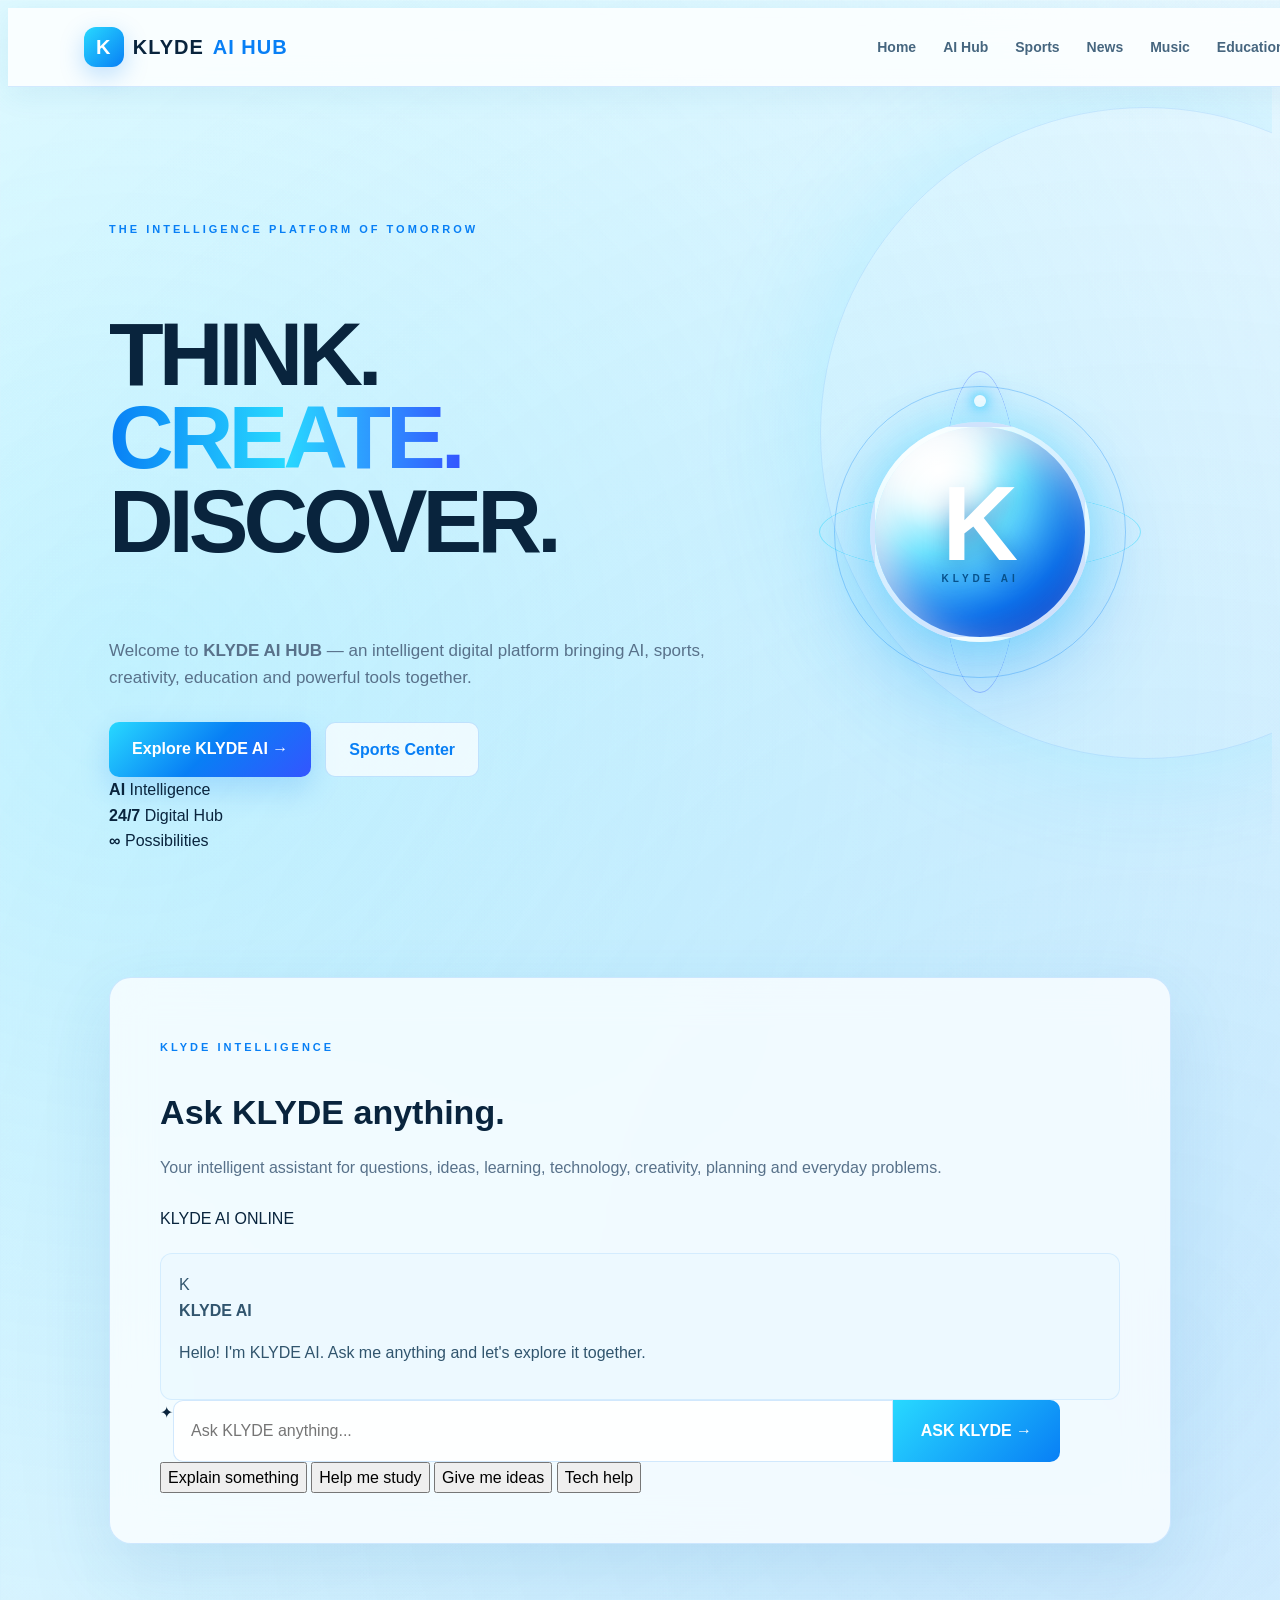
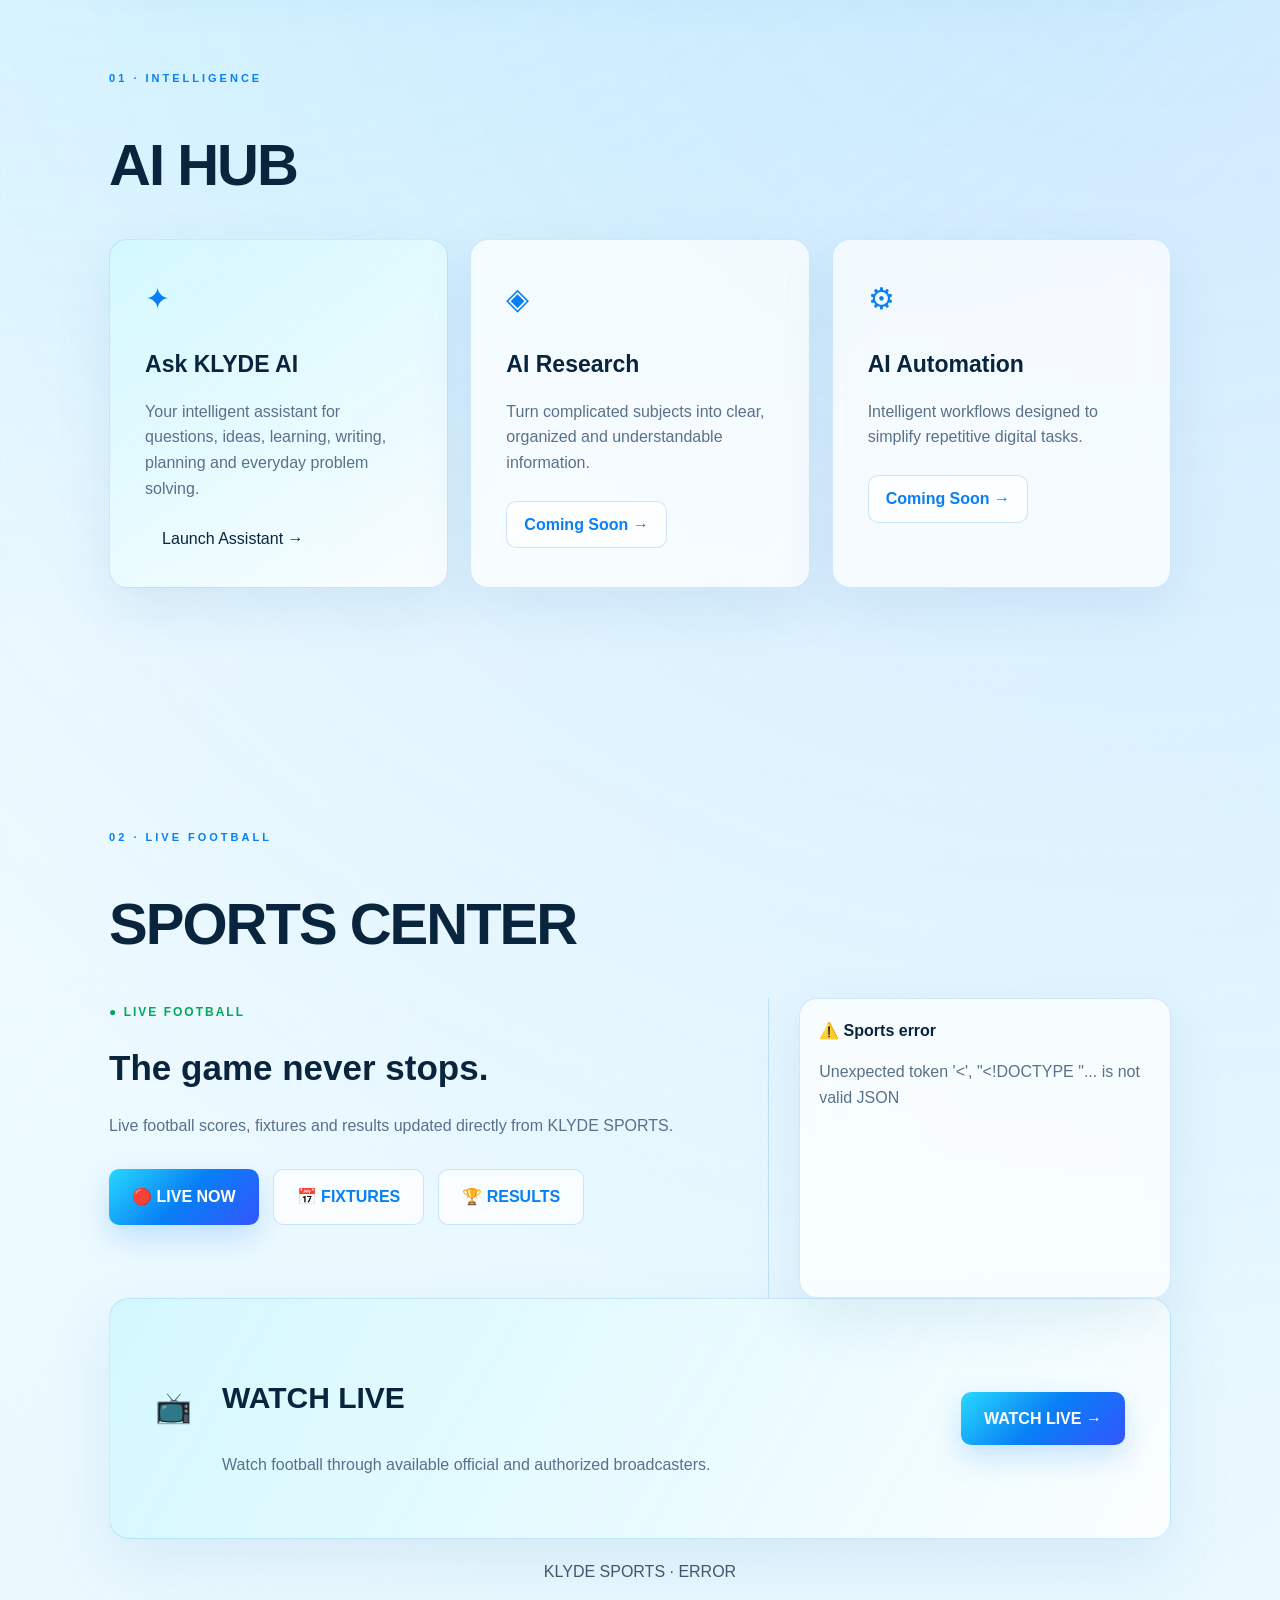
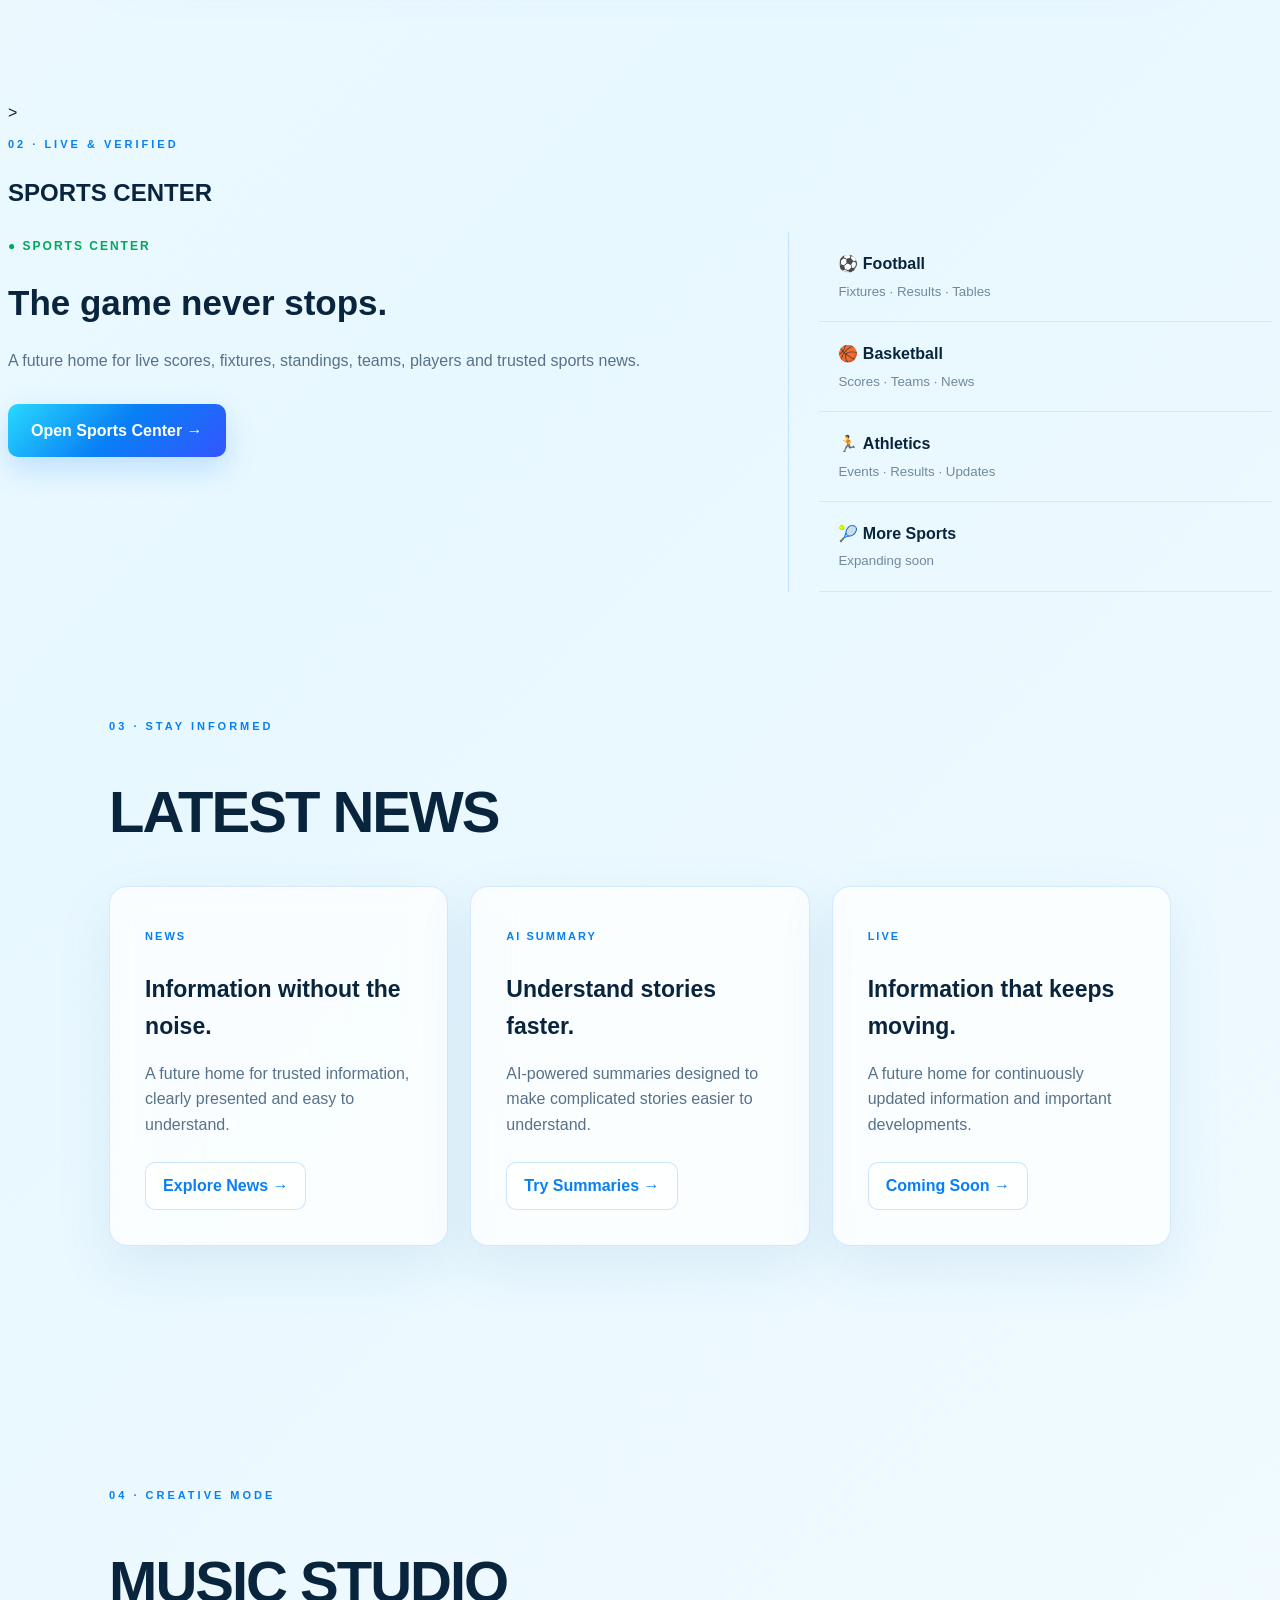
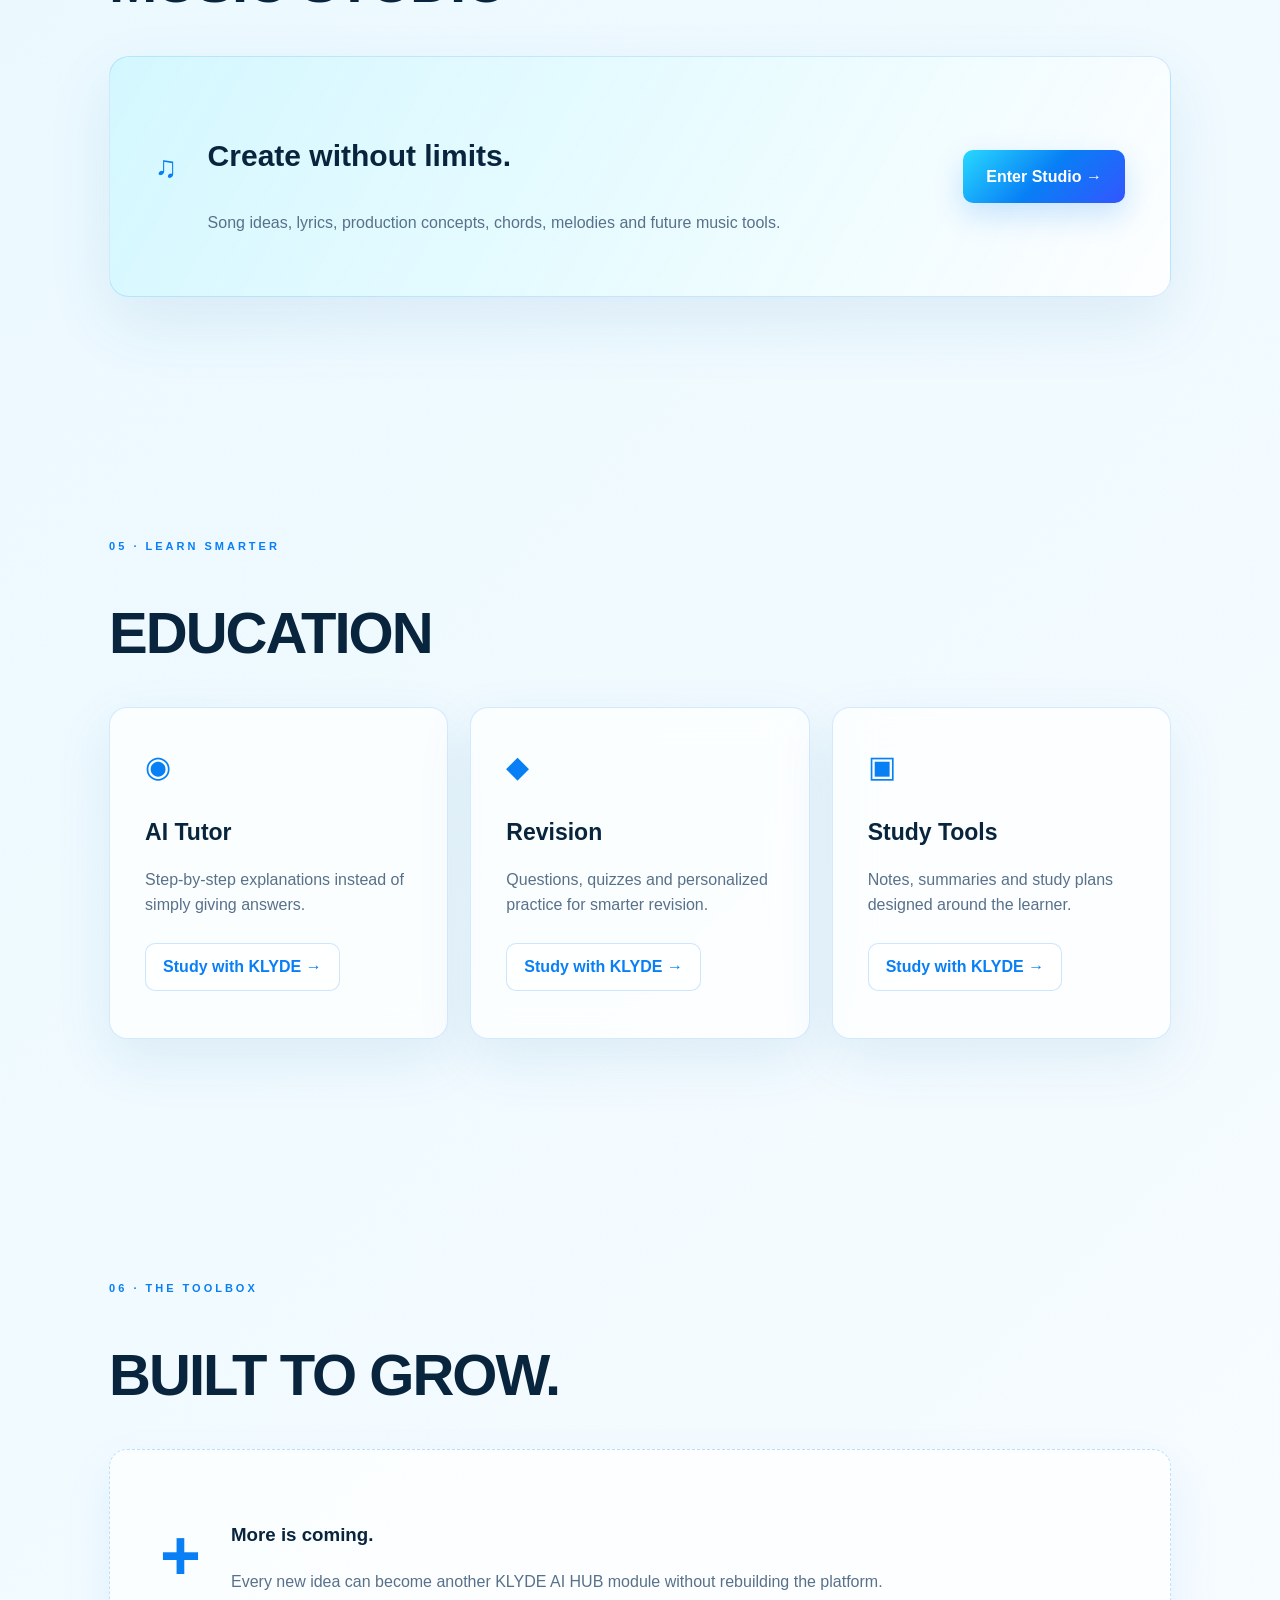
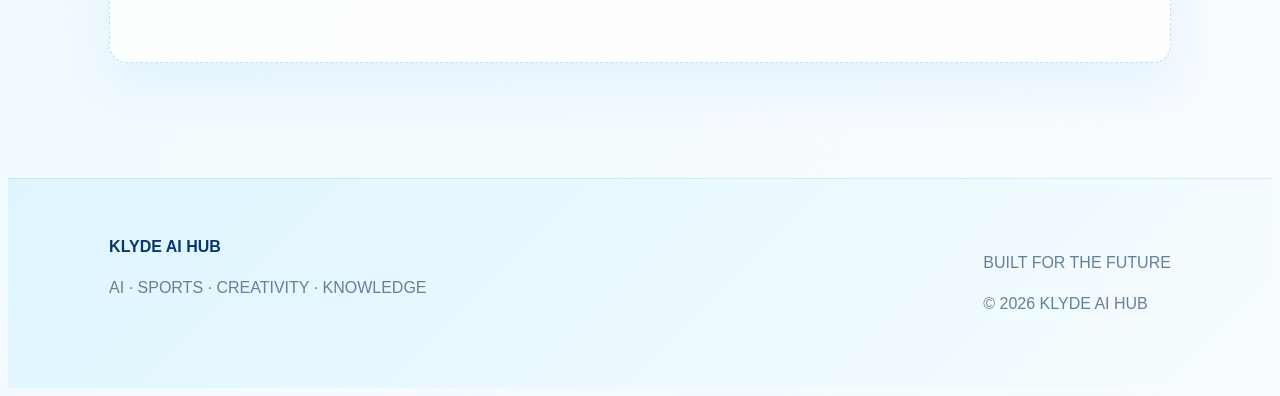
==== index.html @ ac717d80 "Update index.html" ====
<!DOCTYPE html>
<html lang="en">

<head>
    <meta charset="UTF-8">

    <meta
        name="viewport"
        content="width=device-width, initial-scale=1.0"
    >

    <meta
        name="description"
        content="KLYDE AI HUB — AI, Sports, Creativity, Education and Digital Tools"
    >

    <meta name="theme-color" content="#eaf8ff">

    <title>KLYDE AI HUB</title>

    <link rel="stylesheet" href="style.css">
</head>


<body>


<!-- =====================================================
     HEADER
===================================================== -->

<header>

    <a href="#home" class="logo">

        <span>K</span>

        KLYDE

        <b>AI HUB</b>

    </a>


    <nav>

        <a href="#home">Home</a>

        <a href="#ai">AI Hub</a>

        <a href="#sports">Sports</a>

        <a href="#news">News</a>

        <a href="#music">Music</a>

        <a href="#education">Education</a>

        <a href="#tools">Tools</a>

    </nav>

</header>



<main>


<!-- =====================================================
     HERO
===================================================== -->

<section
    class="hero"
    id="home"
>


    <div class="hero-text">


        <p class="tag">
            THE INTELLIGENCE PLATFORM OF TOMORROW
        </p>


        <h1>

            THINK.

            <span>
                CREATE.
            </span>

            <br>

            DISCOVER.

        </h1>


        <p>

            Welcome to <strong>KLYDE AI HUB</strong> —
            an intelligent digital platform bringing
            AI, sports, creativity, education and
            powerful tools together.

        </p>


        <div class="buttons">


            <a
                href="#ai"
                class="button"
            >

                Explore KLYDE AI →

            </a>


            <a
                href="#sports"
                class="button outline"
            >

                Sports Center

            </a>


        </div>


        <div class="hero-stats">

            <div>

                <strong>
                    AI
                </strong>

                <span>
                    Intelligence
                </span>

            </div>


            <div>

                <strong>
                    24/7
                </strong>

                <span>
                    Digital Hub
                </span>

            </div>


            <div>

                <strong>
                    ∞
                </strong>

                <span>
                    Possibilities
                </span>

            </div>

        </div>


    </div>



    <!-- =================================================
         3D AI CORE
    ================================================= -->

    <div class="hero-logo">


        <div class="ai-core">


            <div class="core-ring ring-one"></div>

            <div class="core-ring ring-two"></div>

            <div class="core-ring ring-three"></div>


            <div class="core-orbit orbit-one">

                <span></span>

            </div>


            <div class="core-orbit orbit-two">

                <span></span>

            </div>


            <div class="core-orbit orbit-three">

                <span></span>

            </div>


            <div class="core-sphere">


                <div class="core-glow"></div>


                <strong>
                    K
                </strong>


                <small>
                    KLYDE AI
                </small>


            </div>


        </div>


    </div>


</section>



<!-- =====================================================
     AI CHAT
===================================================== -->

<section
    class="search-section"
    id="ask"
>


    <div class="ai-heading">


        <div>

            <p class="tag">
                KLYDE INTELLIGENCE
            </p>


            <h2>
                Ask KLYDE anything.
            </h2>


            <p class="search-description">

                Your intelligent assistant for questions,
                ideas, learning, technology, creativity,
                planning and everyday problems.

            </p>

        </div>


        <div class="ai-status">

            <span></span>

            KLYDE AI ONLINE

        </div>


    </div>



    <!-- CHAT AREA -->

    <div
        id="result"
        class="ai-result"
    >

        <div class="klyde-welcome">

            <div class="welcome-icon">
                K
            </div>

            <div>

                <strong>
                    KLYDE AI
                </strong>

                <p>
                    Hello! I'm KLYDE AI.
                    Ask me anything and let's explore it together.
                </p>

            </div>

        </div>

    </div>



    <!-- INPUT -->

    <form
        class="search-box"
        id="searchForm"
    >


        <div class="input-icon">
            ✦
        </div>


        <input
            type="text"
            id="searchInput"
            placeholder="Ask KLYDE anything..."
            autocomplete="off"
        >


        <button
            type="submit"
        >

            ASK KLYDE

            <span>
                →
            </span>

        </button>


    </form>


    <div class="quick-prompts">


        <button
            type="button"
            data-tool="Explain Something"
        >
            Explain something
        </button>


        <button
            type="button"
            data-tool="Study Help"
        >
            Help me study
        </button>


        <button
            type="button"
            data-tool="Creative Ideas"
        >
            Give me ideas
        </button>


        <button
            type="button"
            data-tool="Technology Help"
        >
            Tech help
        </button>


    </div>


</section>



<!-- =====================================================
     AI HUB
===================================================== -->

<section
    class="section"
    id="ai"
>


    <p class="tag">
        01 · INTELLIGENCE
    </p>


    <h2>
        AI HUB
    </h2>


    <div class="cards">


        <div class="card featured">


            <div class="icon">
                ✦
            </div>


            <h3>
                Ask KLYDE AI
            </h3>


            <p>

                Your intelligent assistant for questions,
                ideas, learning, writing, planning and
                everyday problem solving.

            </p>


            <a
                href="#ask"
                class="button-link"
            >

                Launch Assistant →

            </a>


        </div>



        <div class="card">


            <div class="icon">
                ◈
            </div>


            <h3>
                AI Research
            </h3>


            <p>

                Turn complicated subjects into clear,
                organized and understandable information.

            </p>


            <button
                type="button"
                data-tool="AI Research"
            >

                Coming Soon →

            </button>


        </div>



        <div class="card">


            <div class="icon">
                ⚙
            </div>


            <h3>
                AI Automation
            </h3>


            <p>

                Intelligent workflows designed to simplify
                repetitive digital tasks.

            </p>


            <button
                type="button"
                data-tool="AI Automation"
            >

                Coming Soon →

            </button>


        </div>


    </div>


</section>



<!-- =====================================================
     SPORTS
===================================================== -->

<!-- =====================================================
     SPORTS CENTER
===================================================== -->

<section
    class="section sports-section"
    id="sports"
>

    <p class="tag">
        02 · LIVE FOOTBALL
    </p>

    <h2>
        SPORTS CENTER
    </h2>

    <div class="sports-container">

        <div>

            <span class="live">
                ● LIVE FOOTBALL
            </span>

            <h3>
                The game never stops.
            </h3>

            <p>
                Live football scores, fixtures and results
                updated directly from KLYDE SPORTS.
            </p>

            <div class="buttons">

                <button
                    type="button"
                    class="button"
                    id="loadLive"
                >
                    🔴 LIVE NOW
                </button>

                <button
                    type="button"
                    class="button outline"
                    id="loadFixtures"
                >
                    📅 FIXTURES
                </button>

                <button
                    type="button"
                    class="button outline"
                    id="loadResults"
                >
                    🏆 RESULTS
                </button>

            </div>

        </div>


        <!-- LIVE MATCHES -->

        <div
            id="sportsMatches"
            class="sports-list"
        >

            <div class="card">

                <strong>
                    ⚽ KLYDE LIVE FOOTBALL
                </strong>

                <p>
                    Loading live matches...
                </p>

            </div>

        </div>

    </div>


    <!-- =================================================
         WATCH LIVE
    ================================================= -->

    <div class="banner">

        <div class="icon">
            📺
        </div>

        <div>

            <h3>
                WATCH LIVE
            </h3>

            <p>
                Watch football through available
                official and authorized broadcasters.
            </p>

        </div>

        <button
            type="button"
            class="button"
            id="watchLiveButton"
        >
            WATCH LIVE →
        </button>

    </div>


    <!-- =================================================
         SPORTS STATUS
    ================================================= -->

    <div
        id="sportsStatus"
        style="
            margin-top:20px;
            text-align:center;
            opacity:.75;
        "
    >
        KLYDE SPORTS ONLINE
    </div>

</section>
>


    <p class="tag">
        02 · LIVE & VERIFIED
    </p>


    <h2>
        SPORTS CENTER
    </h2>


    <div class="sports-container">


        <div>


            <span class="live">
                ● SPORTS CENTER
            </span>


            <h3>
                The game never stops.
            </h3>


            <p>

                A future home for live scores,
                fixtures, standings, teams,
                players and trusted sports news.

            </p>


            <button
                type="button"
                class="button"
                data-tool="Sports Center"
            >

                Open Sports Center →

            </button>


        </div>



        <div class="sports-list">


            <div>

                ⚽

                <strong>
                    Football
                </strong>

                <small>
                    Fixtures · Results · Tables
                </small>

            </div>


            <div>

                🏀

                <strong>
                    Basketball
                </strong>

                <small>
                    Scores · Teams · News
                </small>

            </div>


            <div>

                🏃

                <strong>
                    Athletics
                </strong>

                <small>
                    Events · Results · Updates
                </small>

            </div>


            <div>

                🎾

                <strong>
                    More Sports
                </strong>

                <small>
                    Expanding soon
                </small>

            </div>


        </div>


    </div>


</section>



<!-- =====================================================
     NEWS
===================================================== -->

<section
    class="section"
    id="news"
>


    <p class="tag">
        03 · STAY INFORMED
    </p>


    <h2>
        LATEST NEWS
    </h2>


    <div class="cards">


        <div class="card">

            <span class="label">
                NEWS
            </span>


            <h3>
                Information without the noise.
            </h3>


            <p>

                A future home for trusted information,
                clearly presented and easy to understand.

            </p>


            <button
                type="button"
                data-tool="News"
            >

                Explore News →

            </button>

        </div>



        <div class="card">

            <span class="label">
                AI SUMMARY
            </span>


            <h3>
                Understand stories faster.
            </h3>


            <p>

                AI-powered summaries designed to make
                complicated stories easier to understand.

            </p>


            <button
                type="button"
                data-tool="AI News Summary"
            >

                Try Summaries →

            </button>

        </div>



        <div class="card">

            <span class="label">
                LIVE
            </span>


            <h3>
                Information that keeps moving.
            </h3>


            <p>

                A future home for continuously updated
                information and important developments.

            </p>


            <button
                type="button"
                data-tool="Live News"
            >

                Coming Soon →

            </button>

        </div>


    </div>


</section>



<!-- =====================================================
     MUSIC
===================================================== -->

<section
    class="section"
    id="music"
>


    <p class="tag">
        04 · CREATIVE MODE
    </p>


    <h2>
        MUSIC STUDIO
    </h2>


    <div class="banner">


        <div class="icon">
            ♫
        </div>


        <div>

            <h3>
                Create without limits.
            </h3>


            <p>

                Song ideas, lyrics, production concepts,
                chords, melodies and future music tools.

            </p>

        </div>


        <button
            type="button"
            data-tool="Music Studio"
        >

            Enter Studio →

        </button>


    </div>


</section>



<!-- =====================================================
     EDUCATION
===================================================== -->

<section
    class="section"
    id="education"
>


    <p class="tag">
        05 · LEARN SMARTER
    </p>


    <h2>
        EDUCATION
    </h2>


    <div class="cards">


        <div class="card">


            <div class="icon">
                ◉
            </div>


            <h3>
                AI Tutor
            </h3>


            <p>

                Step-by-step explanations instead of
                simply giving answers.

            </p>


        </div>



        <div class="card">


            <div class="icon">
                ◆
            </div>


            <h3>
                Revision
            </h3>


            <p>

                Questions, quizzes and personalized
                practice for smarter revision.

            </p>


        </div>



        <div class="card">


            <div class="icon">
                ▣
            </div>


            <h3>
                Study Tools
            </h3>


            <p>

                Notes, summaries and study plans
                designed around the learner.

            </p>


        </div>


    </div>


</section>



<!-- =====================================================
     TOOLS
===================================================== -->

<section
    class="section"
    id="tools"
>


    <p class="tag">
        06 · THE TOOLBOX
    </p>


    <h2>
        BUILT TO GROW.
    </h2>


    <div class="future">


        <strong>
            +
        </strong>


        <div>

            <h3>
                More is coming.
            </h3>


            <p>

                Every new idea can become another
                KLYDE AI HUB module without rebuilding
                the platform.

            </p>

        </div>


    </div>


</section>


</main>



<!-- =====================================================
     FOOTER
===================================================== -->

<footer>


    <div>

        <strong>
            KLYDE AI HUB
        </strong>


        <p>
            AI · SPORTS · CREATIVITY · KNOWLEDGE
        </p>

    </div>


    <div>

        <p>
            BUILT FOR THE FUTURE
        </p>

        <p>
            © 2026 KLYDE AI HUB
        </p>

    </div>


</footer>



<div id="toast"></div>


<script>

(function () {

    const sportsMatches =
        document.getElementById("sportsMatches");

    const sportsStatus =
        document.getElementById("sportsStatus");

    const loadLive =
        document.getElementById("loadLive");

    const loadFixtures =
        document.getElementById("loadFixtures");

    const loadResults =
        document.getElementById("loadResults");


    function escapeHTML(value) {

        return String(value ?? "")
            .replace(/&/g, "&amp;")
            .replace(/</g, "&lt;")
            .replace(/>/g, "&gt;")
            .replace(/"/g, "&quot;")
            .replace(/'/g, "&#039;");

    }


    function formatTime(dateString) {

        if (!dateString) return "";

        const date =
            new Date(dateString);

        return date.toLocaleTimeString(
            "en-KE",
            {
                hour: "2-digit",
                minute: "2-digit",
                hour12: false
            }
        );

    }


    function renderMatches(matches, type) {

        if (!matches || !matches.length) {

            sportsMatches.innerHTML = `

                <div class="card">

                    <strong>
                        ${type === "live"
                            ? "🔴 NO LIVE MATCHES"
                            : "⚽ NO MATCHES FOUND"}
                    </strong>

                    <p>
                        KLYDE SPORTS is connected,
                        but there are no matches available
                        for this request right now.
                    </p>

                </div>

            `;

            return;

        }


        sportsMatches.innerHTML =
            matches.map(match => {

                const fixture =
                    match.fixture || {};

                const league =
                    match.league || {};

                const teams =
                    match.teams || {};

                const goals =
                    match.goals || {};

                const status =
                    fixture.status || {};


                const home =
                    teams.home || {};

                const away =
                    teams.away || {};


                const homeScore =
                    goals.home ?? 0;

                const awayScore =
                    goals.away ?? 0;


                const isLive =
                    type === "live";


                const elapsed =
                    status.elapsed
                    ? `${status.elapsed}'`
                    : "";


                const statusText =
                    status.long || "";


                return `

                    <div
                        class="card"
                        style="
                            margin-bottom:15px;
                            position:relative;
                        "
                    >

                        ${
                            isLive
                            ? `
                                <span
                                    class="live"
                                >
                                    ● LIVE ${escapeHTML(elapsed)}
                                </span>
                            `
                            : `
                                <span
                                    class="label"
                                >
                                    ${escapeHTML(
                                        statusText ||
                                        "MATCH"
                                    )}
                                </span>
                            `
                        }


                        <small>
                            ${escapeHTML(
                                league.name ||
                                "Football"
                            )}

                            ·

                            ${escapeHTML(
                                league.country ||
                                ""
                            )}
                        </small>


                        <div
                            style="
                                display:flex;
                                align-items:center;
                                justify-content:space-between;
                                gap:15px;
                                margin-top:15px;
                            "
                        >

                            <div
                                style="
                                    flex:1;
                                    text-align:center;
                                "
                            >

                                ${
                                    home.logo
                                    ? `
                                        <img
                                            src="${escapeHTML(
                                                home.logo
                                            )}"
                                            alt=""
                                            style="
                                                width:42px;
                                                height:42px;
                                                object-fit:contain;
                                            "
                                        >
                                    `
                                    : ""
                                }

                                <strong>
                                    ${escapeHTML(
                                        home.name ||
                                        "Home"
                                    )}
                                </strong>

                            </div>


                            <div
                                style="
                                    min-width:80px;
                                    text-align:center;
                                "
                            >

                                <strong
                                    style="
                                        font-size:25px;
                                    "
                                >
                                    ${homeScore}
                                    -
                                    ${awayScore}
                                </strong>

                                ${
                                    isLive
                                    ? `
                                        <small>
                                            ${escapeHTML(
                                                statusText
                                            )}
                                        </small>
                                    `
                                    : `
                                        <small>
                                            ${formatTime(
                                                fixture.date
                                            )}
                                        </small>
                                    `
                                }

                            </div>


                            <div
                                style="
                                    flex:1;
                                    text-align:center;
                                "
                            >

                                ${
                                    away.logo
                                    ? `
                                        <img
                                            src="${escapeHTML(
                                                away.logo
                                            )}"
                                            alt=""
                                            style="
                                                width:42px;
                                                height:42px;
                                                object-fit:contain;
                                            "
                                        >
                                    `
                                    : ""
                                }

                                <strong>
                                    ${escapeHTML(
                                        away.name ||
                                        "Away"
                                    )}
                                </strong>

                            </div>

                        </div>


                        ${
                            match.events &&
                            match.events.length
                            ? `

                                <div
                                    style="
                                        margin-top:15px;
                                        font-size:13px;
                                        opacity:.8;
                                    "
                                >

                                    ${match.events
                                        .slice(-3)
                                        .map(event => `

                                            <div>
                                                ⚽
                                                ${escapeHTML(
                                                    event.time?.elapsed ||
                                                    ""
                                                )}'
                                                —
                                                ${escapeHTML(
                                                    event.player?.name ||
                                                    "Goal"
                                                )}
                                            </div>

                                        `)
                                        .join("")}

                                </div>

                            `
                            : ""
                        }

                    </div>

                `;

            }).join("");

    }


    async function loadSports(type) {

        sportsStatus.textContent =
            "KLYDE SPORTS · LOADING...";


        sportsMatches.innerHTML = `

            <div class="card">

                <strong>
                    ⚽ Loading ${type} football...
                </strong>

                <p>
                    Please wait...
                </p>

            </div>

        `;


        try {

            const response =
                await fetch(
                    `/api/sports?type=${encodeURIComponent(type)}`
                );


            const data =
                await response.json();


            if (!response.ok ||
                data.error) {

                throw new Error(
                    data.error ||
                    "Sports request failed."
                );

            }


            renderMatches(
                data.matches || [],
                type
            );


            sportsStatus.textContent =
                `KLYDE SPORTS ONLINE · ${
                    data.results || 0
                } MATCHES`;

        }


        catch (error) {

            console.error(
                "KLYDE SPORTS:",
                error
            );


            sportsMatches.innerHTML = `

                <div class="card">

                    <strong>
                        ⚠️ Sports error
                    </strong>

                    <p>
                        ${escapeHTML(
                            error.message
                        )}
                    </p>

                </div>

            `;


            sportsStatus.textContent =
                "KLYDE SPORTS · ERROR";

        }

    }


    if (loadLive) {

        loadLive.addEventListener(
            "click",
            function () {

                loadSports("live");

            }
        );

    }


    if (loadFixtures) {

        loadFixtures.addEventListener(
            "click",
            function () {

                loadSports("fixtures");

            }
        );

    }


    if (loadResults) {

        loadResults.addEventListener(
            "click",
            function () {

                loadSports("results");

            }
        );

    }


    /*
       Load live football automatically
       when the Sports section is opened.
    */

    loadSports("live");


    /*
       Watch Live

       We intentionally do not insert
       unauthorized/pirated streams.

       This button can later connect to
       official broadcaster URLs.
    */

    const watchLiveButton =
        document.getElementById(
            "watchLiveButton"
        );


    if (watchLiveButton) {

        watchLiveButton.addEventListener(
            "click",
            function () {

                alert(
                    "KLYDE LIVE: Official football streams will appear here when available."
                );

            }
        );

    }

})();

</script>

<script src="script.js?v=4"></script>
<script src="script.js?v=4"></script>


</body>

</html>
---- style.css ----
```css
* {
    margin: 0;
    padding: 0;
    box-sizing: border-box;
}

:root {
    --blue: #087ff5;
    --cyan: #28d9ff;
    --deep: #06366b;
    --text: #09243d;
    --muted: #58718a;
    --white: #ffffff;
    --ice: #eefaff;
    --border: rgba(8, 127, 245, .16);
}

html {
    scroll-behavior: smooth;
}

body {
    font-family: Arial, Helvetica, sans-serif;
    color: var(--text);
    background:
        radial-gradient(circle at 10% 10%, rgba(40,217,255,.22), transparent 25%),
        radial-gradient(circle at 90% 20%, rgba(8,127,245,.14), transparent 30%),
        linear-gradient(135deg, #f7fdff, #e8f8ff 50%, #f8fcff);
    line-height: 1.6;
    overflow-x: hidden;
}

a {
    text-decoration: none;
    color: inherit;
}

button,
input {
    font: inherit;
}

/* =========================
   HEADER
========================= */

header {
    height: 78px;
    width: 100%;
    padding: 0 6%;

    display: flex;
    align-items: center;
    justify-content: space-between;

    position: sticky;
    top: 0;
    z-index: 1000;

    background: rgba(255,255,255,.82);
    backdrop-filter: blur(20px);
    -webkit-backdrop-filter: blur(20px);

    border-bottom: 1px solid var(--border);

    box-shadow: 0 8px 30px rgba(30,110,170,.08);
}

.logo {
    display: flex;
    align-items: center;
    gap: 9px;

    font-size: 20px;
    font-weight: 900;
    letter-spacing: 1px;
}

.logo span {
    width: 40px;
    height: 40px;

    display: flex;
    align-items: center;
    justify-content: center;

    border-radius: 12px;

    color: white;

    background:
        linear-gradient(135deg, var(--cyan), var(--blue));

    box-shadow:
        0 8px 25px rgba(8,127,245,.25);
}

.logo b {
    color: var(--blue);
}

nav {
    display: flex;
    gap: 27px;
}

nav a {
    color: #46667f;
    font-size: 14px;
    font-weight: 700;
    transition: .25s;
}

nav a:hover {
    color: var(--blue);
}

/* =========================
   HERO
========================= */

.hero {
    min-height: 700px;

    padding: 95px 8%;

    display: flex;
    align-items: center;
    justify-content: space-between;

    gap: 70px;

    position: relative;
    overflow: hidden;
}

.hero::before {
    content: "";

    position: absolute;

    width: 650px;
    height: 650px;

    right: -200px;
    top: 20px;

    border-radius: 50%;

    border: 1px solid rgba(8,127,245,.12);

    box-shadow:
        0 0 120px rgba(40,217,255,.18);
}

.hero-text {
    max-width: 720px;
    position: relative;
    z-index: 3;
}

.tag {
    color: var(--blue);

    font-size: 11px;

    font-weight: 900;

    letter-spacing: 3px;

    margin-bottom: 17px;
}

.hero h1 {
    font-size: clamp(55px, 7vw, 105px);

    line-height: .93;

    letter-spacing: -5px;

    font-weight: 900;
}

.hero h1 span {
    background:
        linear-gradient(
            90deg,
            var(--blue),
            var(--cyan),
            #3455ff
        );

    -webkit-background-clip: text;
    -webkit-text-fill-color: transparent;
}

.hero-text > p:not(.tag) {
    max-width: 620px;

    margin: 30px 0;

    color: var(--muted);

    font-size: 17px;
}

/* =========================
   BUTTONS
========================= */

.buttons {
    display: flex;
    gap: 14px;
    flex-wrap: wrap;
}

.button,
.card button,
.banner button {
    display: inline-block;

    padding: 14px 23px;

    border: none;
    border-radius: 10px;

    cursor: pointer;

    color: white;

    font-weight: 900;

    background:
        linear-gradient(
            135deg,
            var(--cyan),
            var(--blue),
            #3455ff
        );

    box-shadow:
        0 12px 30px rgba(8,127,245,.2);

    transition: .25s;
}

.button:hover,
.card button:hover,
.banner button:hover {
    transform: translateY(-4px);

    box-shadow:
        0 20px 45px rgba(8,127,245,.27);
}

.outline {
    color: var(--blue);

    background: rgba(255,255,255,.7);

    border: 1px solid rgba(8,127,245,.2);

    box-shadow: none;
}

/* =========================
   3D AI CORE
========================= */

.hero-logo {
    width: 400px;
    height: 400px;

    display: flex;
    align-items: center;
    justify-content: center;

    position: relative;

    z-index: 2;
}

.ai-core {
    width: 340px;
    height: 340px;

    position: relative;

    display: flex;
    align-items: center;
    justify-content: center;

    animation: floating 5s ease-in-out infinite;
}

.core-sphere {
    width: 210px;
    height: 210px;

    position: relative;
    z-index: 10;

    display: flex;
    flex-direction: column;
    align-items: center;
    justify-content: center;

    overflow: hidden;

    border-radius: 50%;

    border: 5px solid rgba(255,255,255,.8);

    background:
        radial-gradient(
            circle at 30% 20%,
            #ffffff,
            #dffaff 16%,
            #69e4ff 38%,
            #1287ff 68%,
            #1839d4
        );

    box-shadow:
        inset -30px -30px 55px rgba(0,50,170,.35),
        inset 18px 18px 40px rgba(255,255,255,.9),
        0 0 55px rgba(40,217,255,.4),
        0 35px 90px rgba(8,127,245,.3);
}

.core-sphere strong {
    font-size: 105px;
    line-height: .9;

    color: white;

    text-shadow:
        0 8px 25px rgba(0,50,150,.4);
}

.core-sphere small {
    color: #07518b;

    font-size: 10px;

    font-weight: 900;

    letter-spacing: 4px;
}

.core-glow {
    position: absolute;

    width: 100%;
    height: 100%;

    border-radius: 50%;

    background:
        radial-gradient(
            circle at 30% 20%,
            rgba(255,255,255,.8),
            transparent 28%
        );
}

.core-ring {
    position: absolute;

    border-radius: 50%;

    pointer-events: none;
}

.ring-one {
    width: 290px;
    height: 290px;

    border: 1px solid rgba(8,127,245,.3);

    animation:
        spin 12s linear infinite;
}

.ring-two {
    width: 320px;
    height: 190px;

    border: 1px solid rgba(40,217,255,.45);

    transform: rotateX(65deg);

    animation:
        spin-reverse 9s linear infinite;
}

.ring-three {
    width: 190px;
    height: 320px;

    border: 1px solid rgba(52,85,255,.32);

    transform: rotateY(65deg);

    animation:
        spin 14s linear infinite;
}

.core-orbit {
    position: absolute;

    width: 285px;
    height: 285px;

    border-radius: 50%;

    animation:
        spin 8s linear infinite;
}

.core-orbit span {
    position: absolute;

    width: 12px;
    height: 12px;

    top: 5px;
    left: 50%;

    border-radius: 50%;

    transform: translateX(-50%);

    background: white;

    box-shadow:
        0 0 12px var(--cyan),
        0 0 25px var(--blue);
}

.orbit-two {
    width: 245px;
    height: 245px;

    transform: rotateX(65deg);

    animation-duration: 6s;
}

.orbit-two span {
    background: var(--cyan);
}

.orbit-three {
    width: 330px;
    height: 180px;

    transform: rotateY(65deg);

    animation-duration: 11s;
}

.orbit-three span {
    background: #3455ff;
}

@keyframes spin {
    from {
        transform: rotate(0deg);
    }

    to {
        transform: rotate(360deg);
    }
}

@keyframes spin-reverse {
    from {
        transform:
            rotateX(65deg)
            rotateZ(360deg);
    }

    to {
        transform:
            rotateX(65deg)
            rotateZ(0deg);
    }
}

@keyframes floating {
    0%, 100% {
        transform: translateY(0);
    }

    50% {
        transform: translateY(-13px);
    }
}

/* =========================
   SEARCH
========================= */

.search-section {
    margin: 0 8%;

    padding: 50px;

    border-radius: 22px;

    background:
        rgba(255,255,255,.75);

    backdrop-filter: blur(20px);

    border: 1px solid var(--border);

    box-shadow:
        0 25px 70px rgba(30,110,170,.12);
}

.search-section h2 {
    font-size: 34px;
    margin-bottom: 10px;
}

.search-description {
    color: var(--muted);
    margin-bottom: 25px;
}

.search-box {
    display: flex;
    max-width: 900px;
}

.search-box input {
    flex: 1;

    padding: 17px;

    outline: none;

    color: var(--text);

    background: rgba(255,255,255,.9);

    border: 1px solid rgba(8,127,245,.18);

    border-radius: 10px 0 0 10px;
}

.search-box input:focus {
    border-color: var(--blue);

    box-shadow:
        0 0 0 3px rgba(8,127,245,.08);
}

.search-box button {
    padding: 0 28px;

    border: none;

    border-radius: 0 10px 10px 0;

    color: white;

    font-weight: 900;

    cursor: pointer;

    background:
        linear-gradient(
            135deg,
            var(--cyan),
            var(--blue)
        );
}

.ai-result {
    min-height: 30px;

    margin-top: 22px;

    padding: 18px;

    color: #31556e;

    border-radius: 12px;

    background: rgba(235,249,255,.75);

    border: 1px solid rgba(8,127,245,.1);
}

/* =========================
   SECTIONS
========================= */

.section {
    padding: 115px 8%;
}

.section h2 {
    font-size: clamp(40px, 5vw, 58px);

    line-height: 1;

    margin-bottom: 45px;

    letter-spacing: -2px;
}

/* =========================
   CARDS
========================= */

.cards {
    display: grid;

    grid-template-columns:
        repeat(3, 1fr);

    gap: 22px;
}

.card {
    min-height: 260px;

    padding: 35px;

    border-radius: 18px;

    background:
        rgba(255,255,255,.72);

    backdrop-filter: blur(18px);

    border:
        1px solid
        var(--border);

    box-shadow:
        0 20px 55px
        rgba(30,110,170,.1);

    transition: .3s;
}

.card:hover {
    transform: translateY(-8px);

    border-color:
        rgba(8,127,245,.35);

    box-shadow:
        0 30px 70px
        rgba(30,110,170,.18);
}

.card.featured {
    background:
        linear-gradient(
            145deg,
            rgba(210,248,255,.95),
            rgba(255,255,255,.8)
        );
}

.icon {
    font-size: 30px;

    color: var(--blue);

    margin-bottom: 20px;
}

.card h3 {
    font-size: 23px;

    margin-bottom: 12px;
}

.card p {
    color: var(--muted);

    margin-bottom: 25px;
}

.card button {
    padding: 10px 17px;

    color: var(--blue);

    background:
        rgba(255,255,255,.75);

    border:
        1px solid
        rgba(8,127,245,.2);

    box-shadow: none;
}

.button-link {
    padding: 10px 17px;
}

/* =========================
   SPORTS
========================= */

.sports-container {
    display: grid;

    grid-template-columns:
        1.5fr 1fr;

    gap: 55px;
}

.sports-container h3 {
    font-size: 35px;

    line-height: 1.15;

    margin: 25px 0;
}

.sports-container p {
    color: var(--muted);

    max-width: 650px;

    margin-bottom: 30px;
}

.live {
    color: #00a85a;

    font-size: 12px;

    font-weight: 900;

    letter-spacing: 2px;
}

.sports-list {
    padding-left: 30px;

    border-left:
        1px solid
        rgba(8,127,245,.18);
}

.sports-list > div {
    padding: 19px;

    border-bottom:
        1px solid
        rgba(8,127,245,.12);

    transition: .25s;
}

.sports-list > div:hover {
    background:
        rgba(40,217,255,.1);
}

.sports-list small {
    display: block;

    color: #71899e;

    margin-top: 4px;
}

/* =========================
   NEWS
========================= */

.label {
    color: var(--blue);

    font-size: 11px;

    letter-spacing: 2px;

    font-weight: 900;
}

/* =========================
   MUSIC
========================= */

.banner {
    padding: 45px;

    border-radius: 20px;

    display: flex;

    align-items: center;

    gap: 30px;

    background:
        linear-gradient(
            120deg,
            rgba(210,247,255,.95),
            rgba(255,255,255,.8)
        );

    border:
        1px solid
        var(--border);

    box-shadow:
        0 25px 65px
        rgba(30,110,170,.1);
}

.banner div:nth-child(2) {
    flex: 1;
}

.banner h3 {
    font-size: 30px;
}

.banner p {
    color: var(--muted);
}

/* =========================
   FUTURE
========================= */

.future {
    padding: 50px;

    border-radius: 18px;

    display: flex;

    align-items: center;

    gap: 30px;

    background:
        rgba(255,255,255,.7);

    border:
        1px dashed
        rgba(8,127,245,.25);

    box-shadow:
        0 20px 50px
        rgba(8,127,245,.08);
}

.future strong {
    font-size: 70px;

    color: var(--blue);
}

.future p {
    color: var(--muted);
}

/* =========================
   FOOTER
========================= */

footer {
    padding: 55px 8%;

    display: flex;

    justify-content: space-between;

    flex-wrap: wrap;

    gap: 15px;

    color: #668097;

    background:
        linear-gradient(
            135deg,
            #def5ff,
            #f7fcff
        );

    border-top:
        1px solid
        rgba(8,127,245,.13);
}

footer strong {
    color: var(--deep);
}

/* =========================
   TOAST
========================= */

#toast {
    position: fixed;

    left: 50%;
    bottom: 25px;

    z-index: 2000;

    padding: 13px 20px;

    border-radius: 10px;

    color: white;

    font-weight: 900;

    background:
        linear-gradient(
            135deg,
            var(--cyan),
            var(--blue)
        );

    box-shadow:
        0 15px 40px
        rgba(8,127,245,.25);

    opacity: 0;

    pointer-events: none;

    transform:
        translate(-50%, 20px);

    transition: .3s;
}

#toast.show {
    opacity: 1;

    transform:
        translate(-50%, 0);
}

/* =========================
   MOBILE
========================= */

@media (max-width: 850px) {

    header {
        padding: 0 5%;
    }

    nav {
        display: none;
    }

    .hero {
        flex-direction: column;

        text-align: center;

        padding:
            75px 6%;
    }

    .hero-text {
        display: flex;

        flex-direction: column;

        align-items: center;
    }

    .hero h1 {
        font-size: 55px;

        letter-spacing: -3px;
    }

    .hero-logo {
        width: 300px;
        height: 300px;
    }

    .ai-core {
        transform: scale(.85);
    }

    .cards {
        grid-template-columns: 1fr;
    }

    .sports-container {
        grid-template-columns: 1fr;
    }

    .sports-list {
        border-left: none;

        border-top:
            1px solid
            rgba(8,127,245,.18);

        padding:
            20px 0 0;
    }

    .banner {
        flex-direction: column;

        align-items: flex-start;
    }

    .section {
        padding:
            85px 6%;
    }

    .section h2 {
        font-size: 40px;
    }

    .search-section {
        margin: 0 5%;

        padding:
            30px 22px;
    }

    .search-box {
        flex-direction: column;

        gap: 10px;
    }

    .search-box input {
        border-radius: 10px;
    }

    .search-box button {
        padding: 14px;

        border-radius: 10px;
    }

    .buttons {
        justify-content: center;
    }

    footer {
        padding:
            45px 6%;

        flex-direction: column;
    }
}

/* =========================
   SMALL PHONES
========================= */

@media (max-width: 480px) {

    .logo {
        font-size: 17px;
    }

    .logo span {
        width: 34px;
        height: 34px;
    }

    .hero h1 {
        font-size: 45px;
    }

    .hero-text > p:not(.tag) {
        font-size: 15px;
    }

    .ai-core {
        transform: scale(.72);
    }

    .card {
        padding: 27px;
    }

    .banner {
        padding: 30px;
    }

    .future {
        padding: 30px;
    }
}
```
```css
/* =========================================================
   KLYDE AI CHAT — PHASE 2
========================================================= */

#result {
    max-height: 520px;
    overflow-y: auto;
    scroll-behavior: smooth;
    padding: 18px;
}

/* Scrollbar */

#result::-webkit-scrollbar {
    width: 7px;
}

#result::-webkit-scrollbar-track {
    background: transparent;
}

#result::-webkit-scrollbar-thumb {
    background: rgba(8, 127, 245, .25);
    border-radius: 20px;
}


/* CHAT MESSAGE */

.klyde-message {
    display: flex;
    align-items: flex-start;
    gap: 12px;

    margin-bottom: 18px;

    animation: messageAppear .35s ease;
}


/* USER MESSAGE */

.user-message {
    flex-direction: row-reverse;
}

.user-message .message-content {
    background:
        linear-gradient(
            135deg,
            #087ff5,
            #28d9ff
        );

    color: white;

    border-radius:
        18px
        18px
        4px
        18px;

    box-shadow:
        0 10px 25px
        rgba(8,127,245,.18);
}


/* AI MESSAGE */

.ai-message .message-content {
    background:
        rgba(255,255,255,.9);

    color: #09243d;

    border-radius:
        18px
        18px
        18px
        4px;

    border:
        1px solid
        rgba(8,127,245,.1);

    box-shadow:
        0 8px 25px
        rgba(30,110,170,.08);
}


/* AVATAR */

.message-avatar {
    flex-shrink: 0;

    width: 38px;
    height: 38px;

    display: flex;
    align-items: center;
    justify-content: center;

    border-radius: 50%;

    font-size: 13px;
    font-weight: 900;

    color: white;

    background:
        linear-gradient(
            135deg,
            #28d9ff,
            #087ff5
        );

    box-shadow:
        0 6px 18px
        rgba(8,127,245,.2);
}


/* USER AVATAR */

.user-message .message-avatar {
    background:
        linear-gradient(
            135deg,
            #3455ff,
            #087ff5
        );
}


/* MESSAGE CONTENT */

.message-content {
    max-width: 80%;

    padding: 14px 17px;

    word-wrap: break-word;
}

.message-content strong {
    display: block;

    font-size: 11px;

    letter-spacing: 1.5px;

    margin-bottom: 5px;

    opacity: .75;
}

.message-content p {
    margin: 0;

    white-space: pre-wrap;

    line-height: 1.65;
}


/* COPY BUTTON */

.copy-response {
    margin-top: 10px;

    padding: 6px 11px;

    border-radius: 7px;

    border:
        1px solid
        rgba(8,127,245,.16);

    background:
        rgba(8,127,245,.05);

    color: #087ff5;

    font-size: 11px;

    font-weight: 800;

    cursor: pointer;

    transition: .2s;
}

.copy-response:hover {
    background:
        rgba(8,127,245,.12);

    transform: translateY(-1px);
}


/* THINKING */

.thinking {
    display: flex;
    align-items: center;
    gap: 5px;

    min-height: 24px;
}

.thinking span {
    width: 7px;
    height: 7px;

    border-radius: 50%;

    background:
        #087ff5;

    animation:
        thinkingBounce 1.2s infinite ease-in-out;
}

.thinking span:nth-child(2) {
    animation-delay: .15s;
}

.thinking span:nth-child(3) {
    animation-delay: .30s;
}

.thinking em {
    margin-left: 7px;

    color: #668097;

    font-size: 12px;

    font-style: normal;
}


/* ANIMATIONS */

@keyframes messageAppear {

    from {
        opacity: 0;
        transform: translateY(8px);
    }

    to {
        opacity: 1;
        transform: translateY(0);
    }

}

@keyframes thinkingBounce {

    0%,
    60%,
    100% {
        transform: translateY(0);
        opacity: .45;
    }

    30% {
        transform: translateY(-5px);
        opacity: 1;
    }

}


/* INPUT ACTIVE STATE */

.search-box {
    transition: .25s;
}

.search-box:focus-within {
    transform: translateY(-2px);

    box-shadow:
        0 15px 35px
        rgba(8,127,245,.12);
}


/* AI READY STATE */

.ai-result {
    transition:
        background .3s,
        box-shadow .3s;
}


/* MOBILE CHAT */

@media (max-width: 600px) {

    #result {
        max-height: 450px;
        padding: 12px;
    }

    .message-content {
        max-width: 82%;
        padding: 12px 14px;
    }

    .message-avatar {
        width: 34px;
        height: 34px;

        font-size: 11px;
    }

    .message-content p {
        font-size: 14px;
    }

}
```
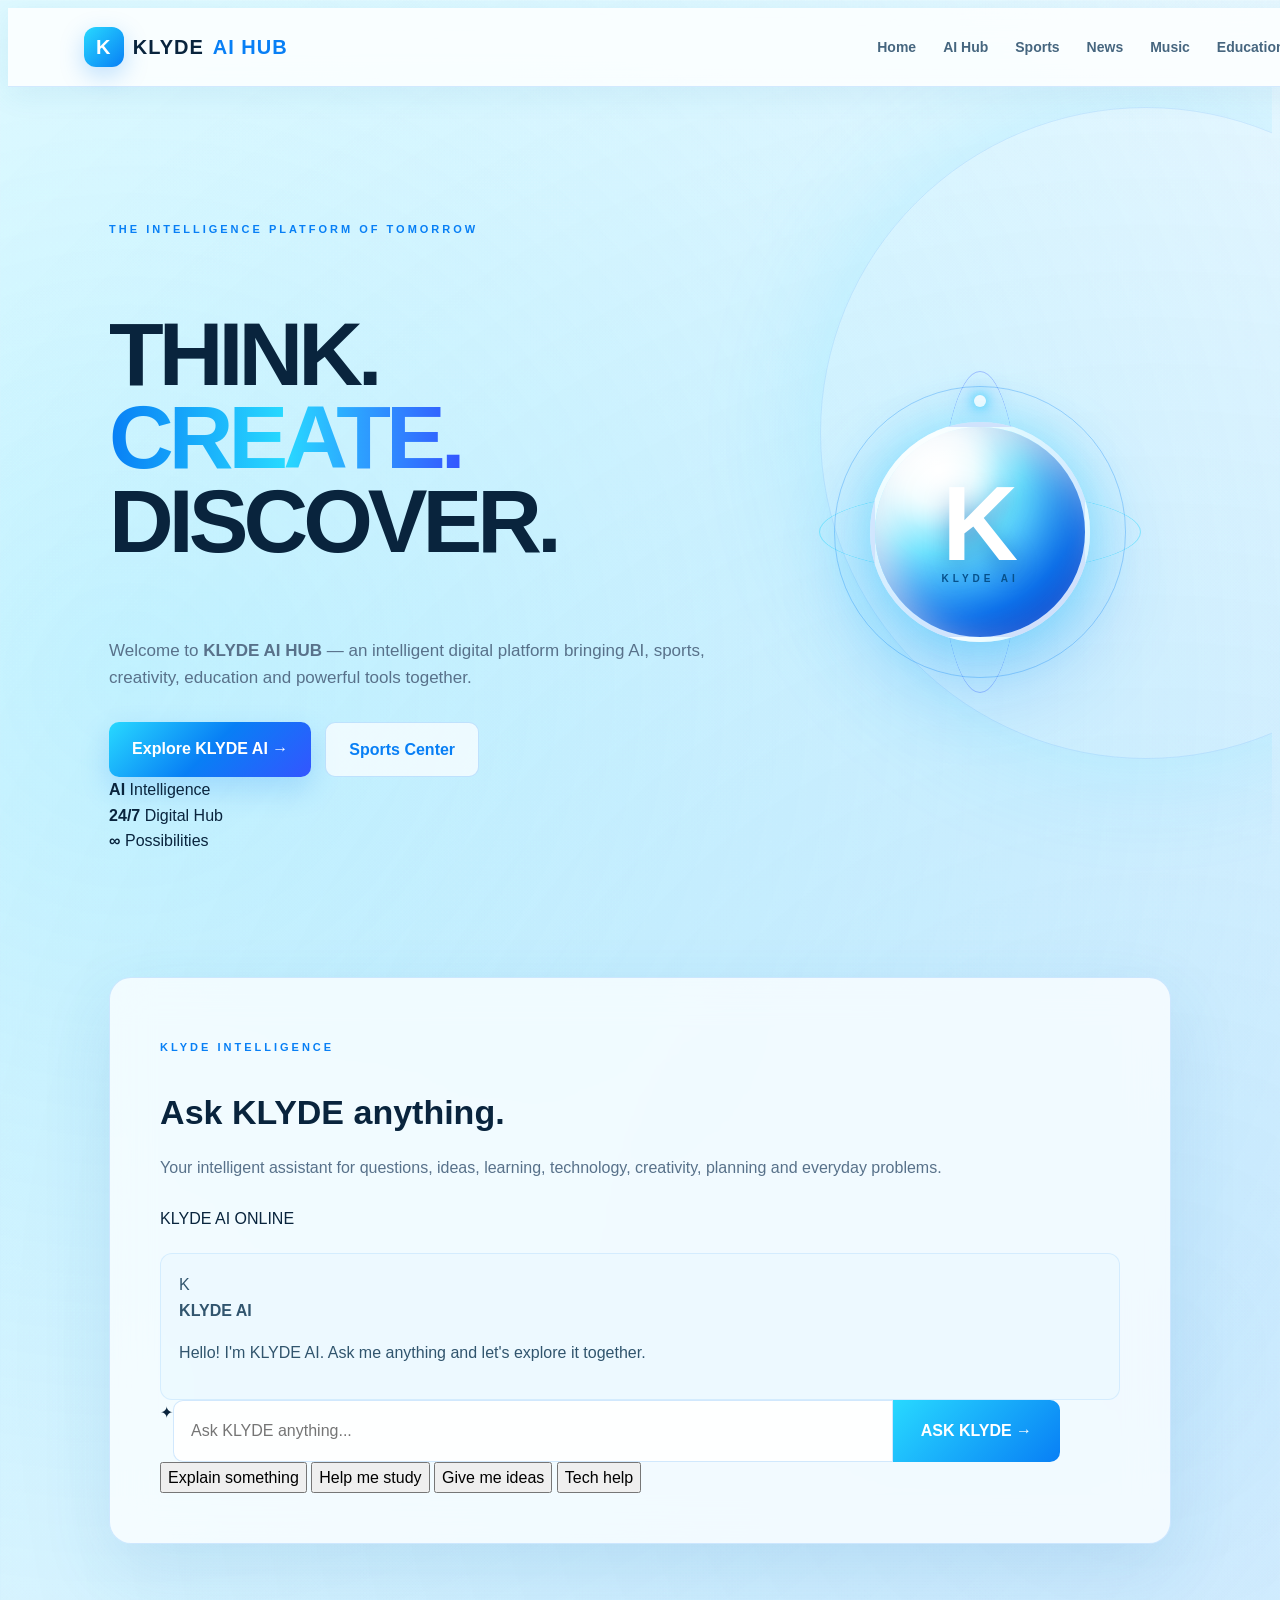
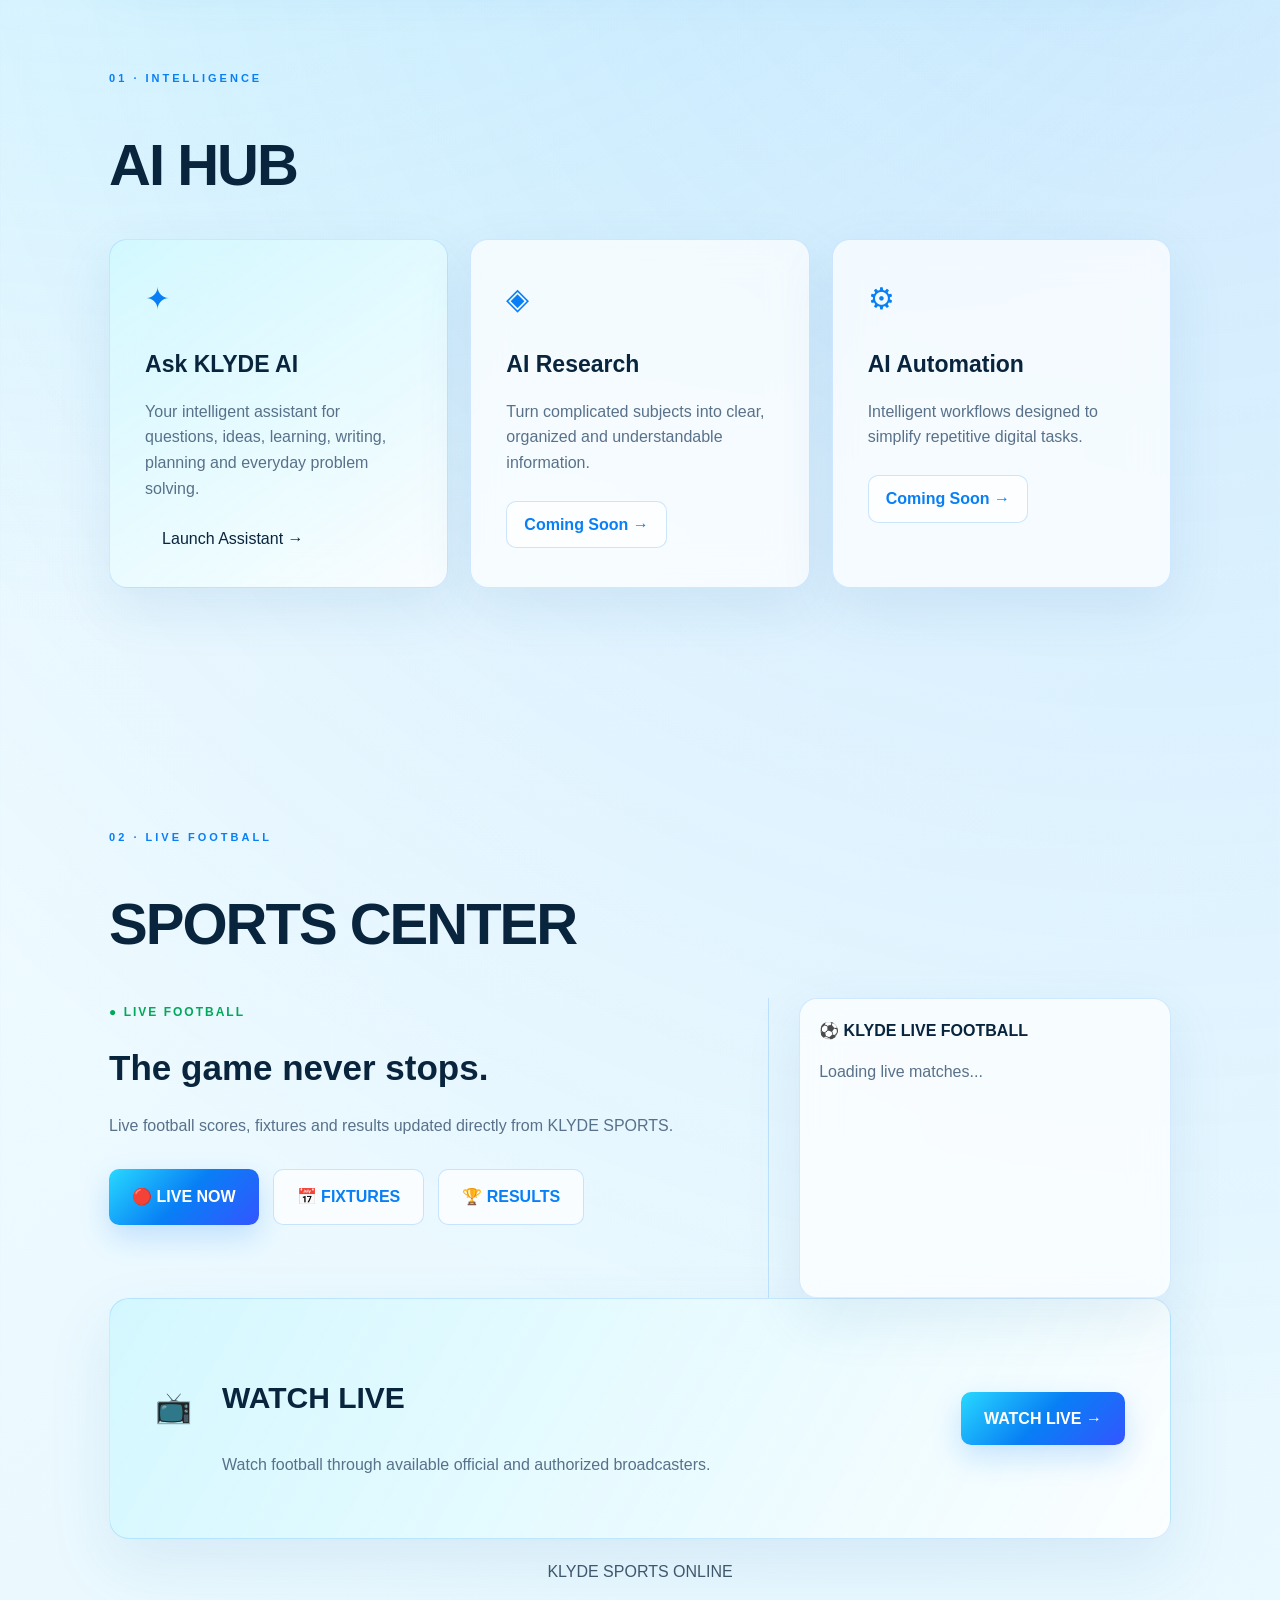
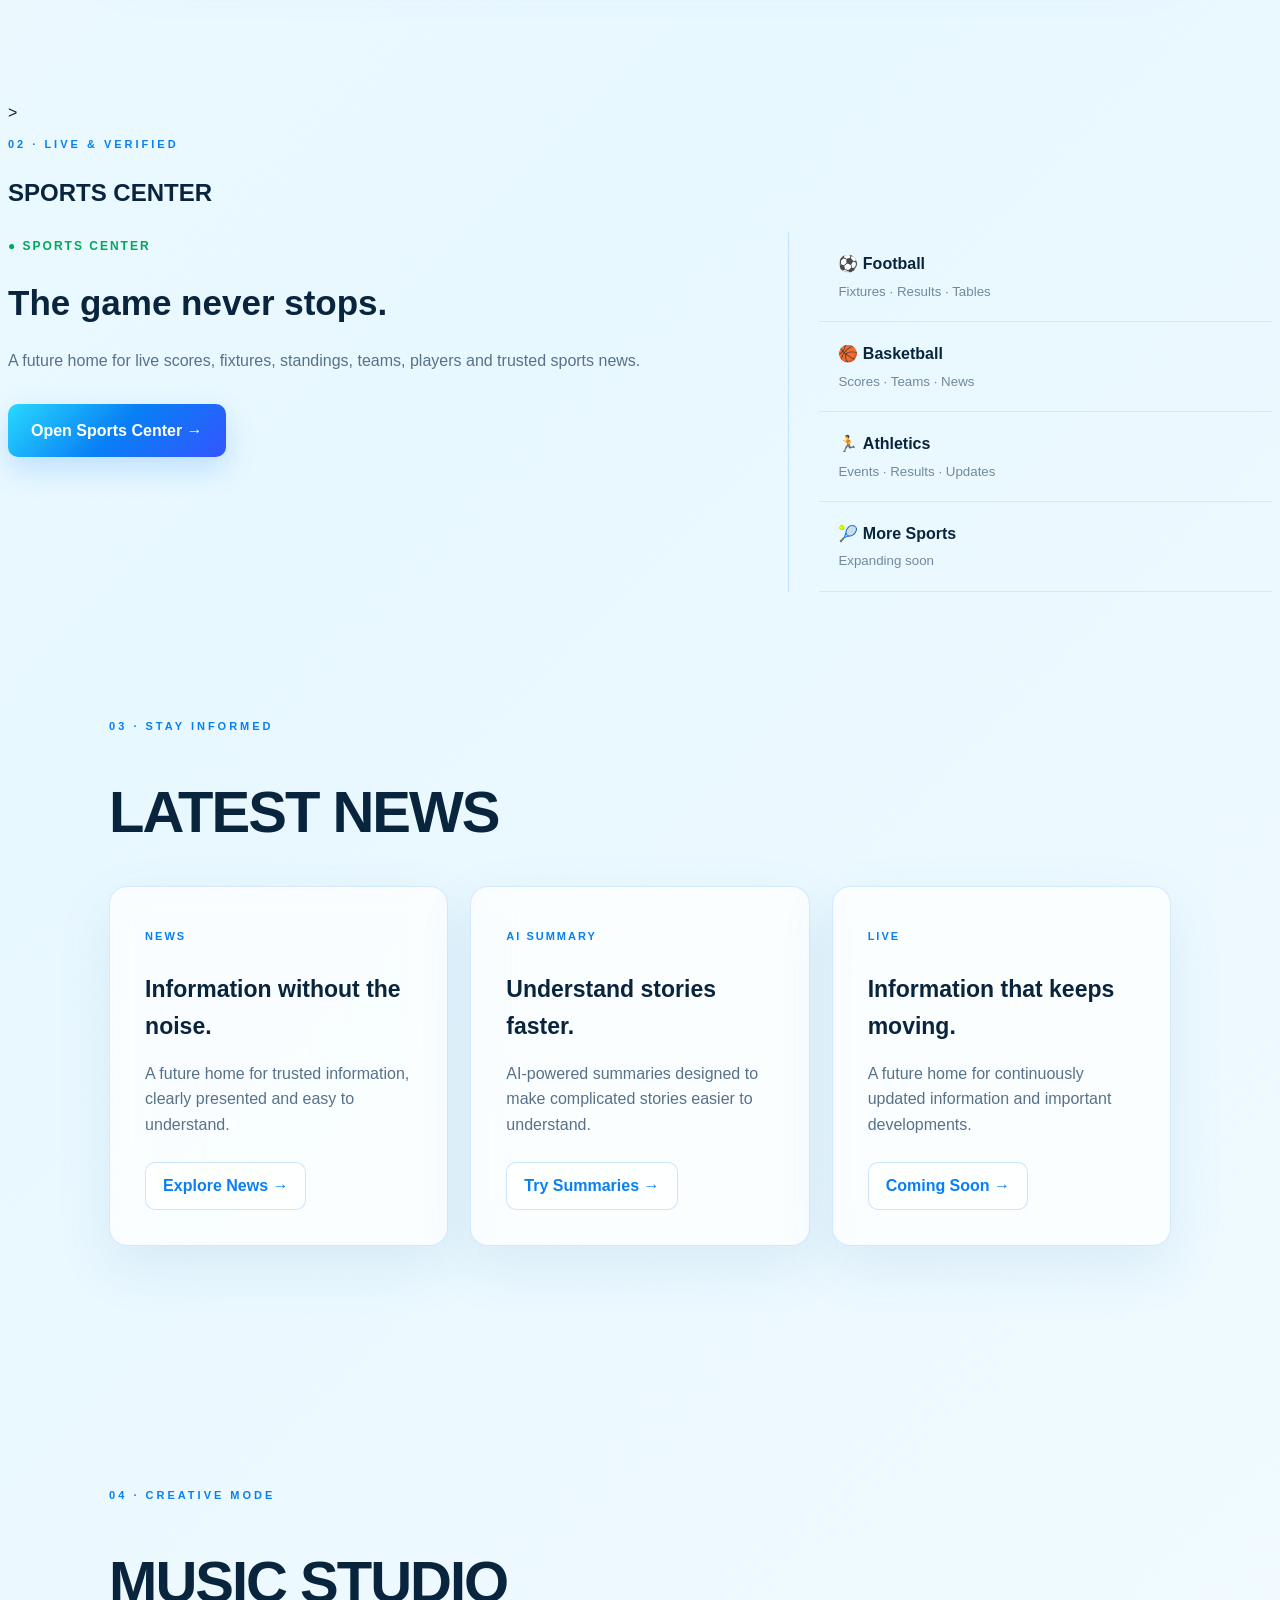
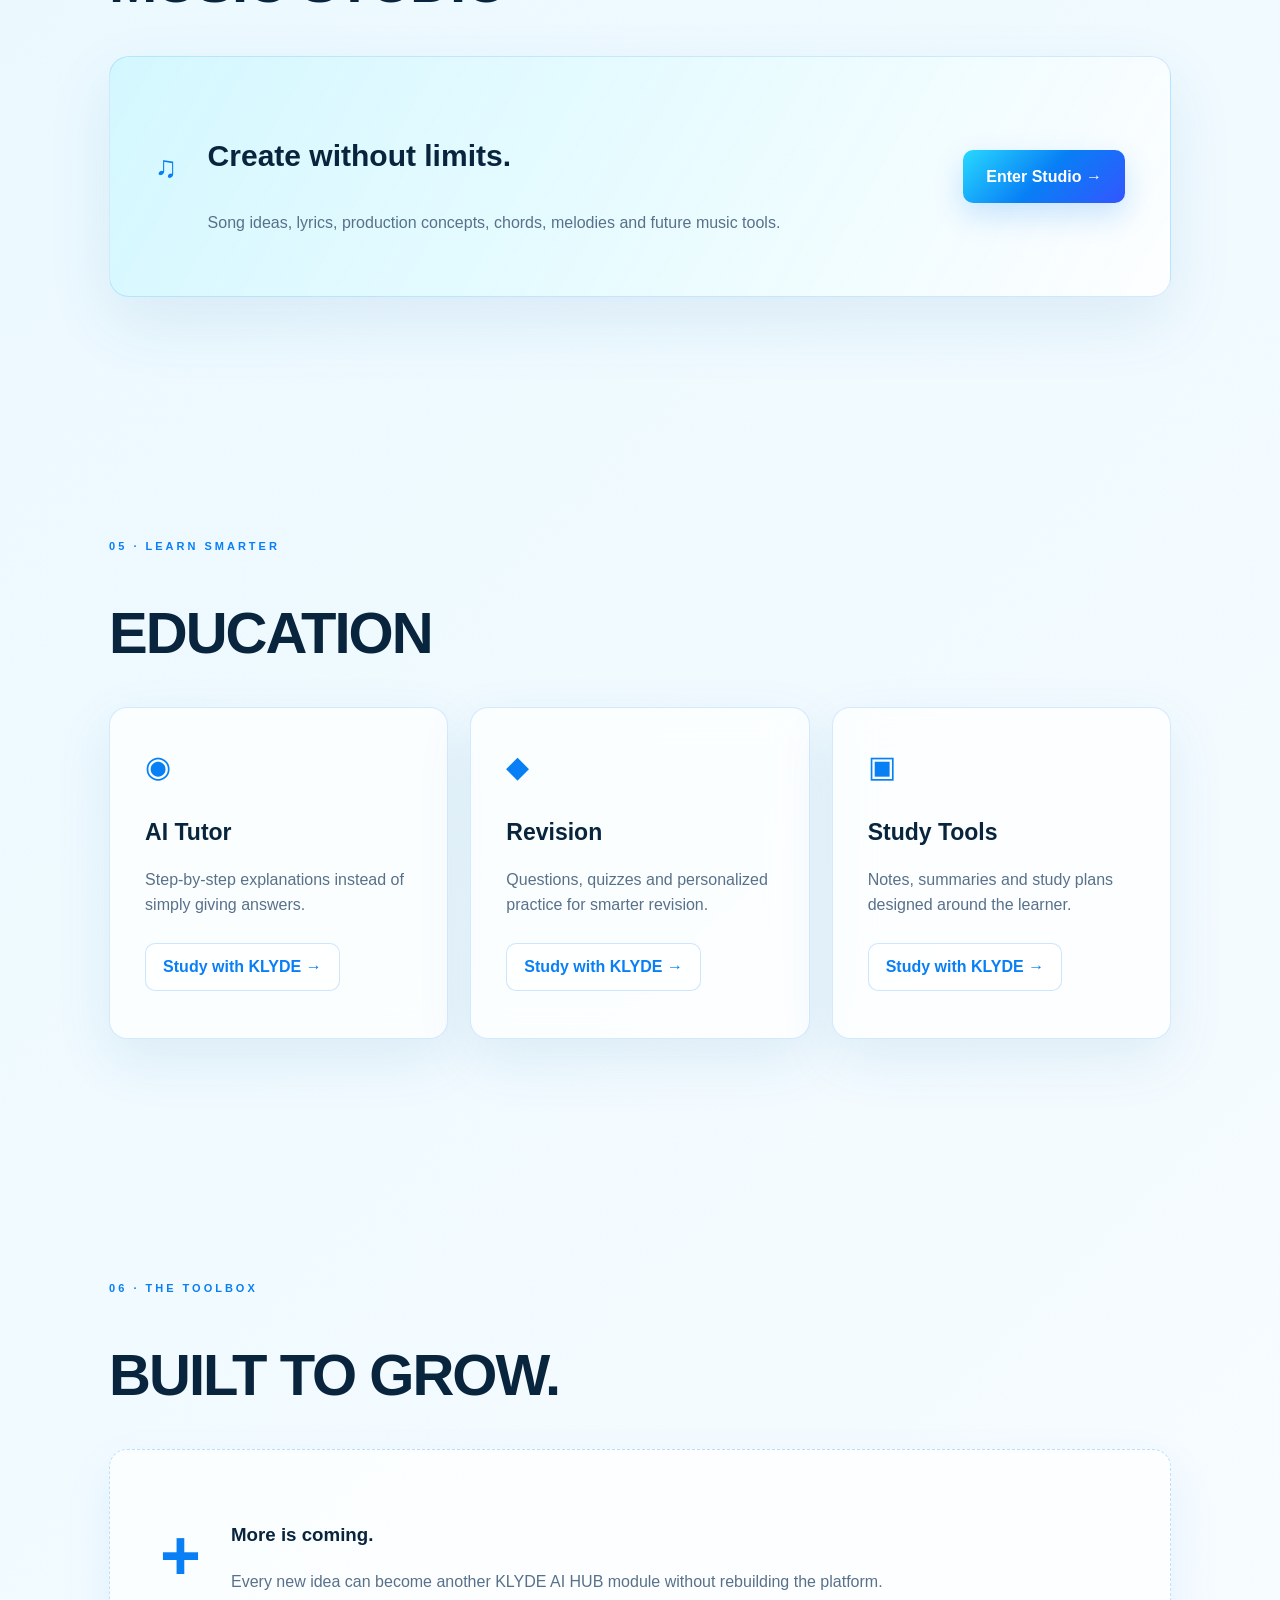
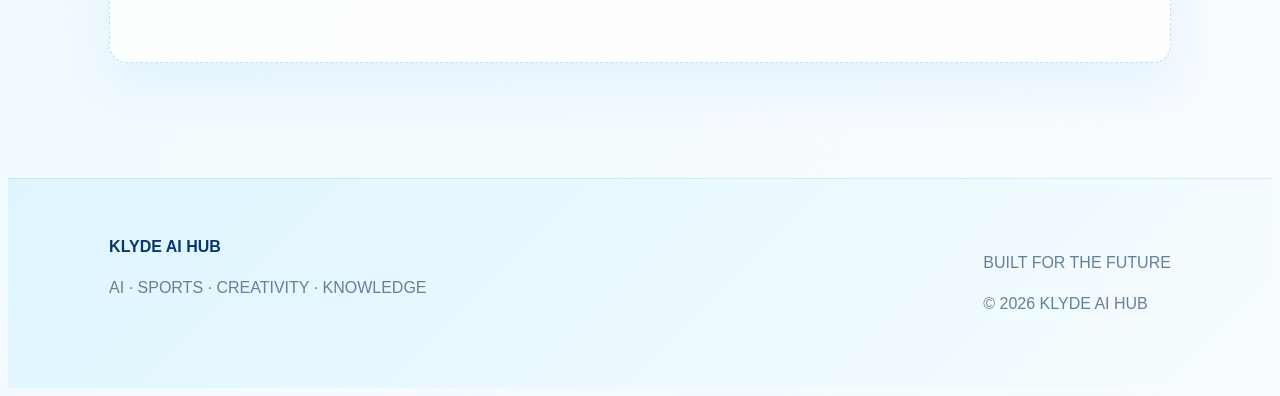
==== commit c3beae54: "Update index.html" ====
--- a/index.html
+++ b/index.html
@@ -1257,7 +1257,291 @@
     }
 
 
-    function renderMatches(matches, type) {
+   function renderMatches(matches, type) {
+
+    if (!matches || !matches.length) {
+
+        sportsMatches.innerHTML = `
+            <div class="card">
+                <strong>
+                    ${type === "live"
+                        ? "🔴 NO LIVE MATCHES"
+                        : "⚽ NO MATCHES FOUND"}
+                </strong>
+
+                <p>
+                    KLYDE SPORTS is connected,
+                    but there are no matches available
+                    right now.
+                </p>
+            </div>
+        `;
+
+        return;
+    }
+
+
+    sportsMatches.innerHTML = matches.map(match => {
+
+        const fixture = match.fixture || {};
+        const league = match.league || {};
+        const teams = match.teams || {};
+        const goals = match.goals || {};
+        const status = fixture.status || {};
+
+        const home = teams.home || {};
+        const away = teams.away || {};
+
+        const homeScore = goals.home ?? 0;
+        const awayScore = goals.away ?? 0;
+
+        const elapsed =
+            status.elapsed
+                ? `${status.elapsed}'`
+                : "";
+
+        const isLive = type === "live";
+
+        return `
+
+            <div
+                class="card klyde-match-card"
+                style="
+                    margin-bottom:15px;
+                    position:relative;
+                "
+            >
+
+                ${
+                    isLive
+                    ? `
+                        <span class="live">
+                            ● LIVE ${escapeHTML(elapsed)}
+                        </span>
+                    `
+                    : `
+                        <span class="label">
+                            ${escapeHTML(
+                                status.long || "MATCH"
+                            )}
+                        </span>
+                    `
+                }
+
+
+                <small>
+                    ${escapeHTML(
+                        league.name || "Football"
+                    )}
+
+                    ·
+
+                    ${escapeHTML(
+                        league.country || ""
+                    )}
+                </small>
+
+
+                <div
+                    style="
+                        display:flex;
+                        align-items:center;
+                        justify-content:space-between;
+                        gap:15px;
+                        margin-top:15px;
+                    "
+                >
+
+                    <div
+                        style="
+                            flex:1;
+                            text-align:center;
+                        "
+                    >
+
+                        ${
+                            home.logo
+                            ? `
+                                <img
+                                    src="${escapeHTML(home.logo)}"
+                                    alt=""
+                                    style="
+                                        width:42px;
+                                        height:42px;
+                                        object-fit:contain;
+                                    "
+                                >
+                            `
+                            : ""
+                        }
+
+                        <strong>
+                            ${escapeHTML(
+                                home.name || "Home"
+                            )}
+                        </strong>
+
+                    </div>
+
+
+                    <div
+                        style="
+                            min-width:80px;
+                            text-align:center;
+                        "
+                    >
+
+                        <strong
+                            style="
+                                display:block;
+                                font-size:25px;
+                            "
+                        >
+                            ${homeScore}
+                            -
+                            ${awayScore}
+                        </strong>
+
+                        <small>
+                            ${
+                                isLive
+                                ? escapeHTML(
+                                    status.long || ""
+                                )
+                                : formatTime(
+                                    fixture.date
+                                )
+                            }
+                        </small>
+
+                    </div>
+
+
+                    <div
+                        style="
+                            flex:1;
+                            text-align:center;
+                        "
+                    >
+
+                        ${
+                            away.logo
+                            ? `
+                                <img
+                                    src="${escapeHTML(away.logo)}"
+                                    alt=""
+                                    style="
+                                        width:42px;
+                                        height:42px;
+                                        object-fit:contain;
+                                    "
+                                >
+                            `
+                            : ""
+                        }
+
+                        <strong>
+                            ${escapeHTML(
+                                away.name || "Away"
+                            )}
+                        </strong>
+
+                    </div>
+
+                </div>
+
+
+                ${
+                    match.events &&
+                    match.events.length
+                    ? `
+                        <div
+                            style="
+                                margin-top:15px;
+                                font-size:13px;
+                                opacity:.8;
+                            "
+                        >
+
+                            ${match.events
+                                .slice(-3)
+                                .map(event => `
+
+                                    <div>
+                                        ⚽
+                                        ${escapeHTML(
+                                            event.time?.elapsed || ""
+                                        )}'
+                                        —
+                                        ${escapeHTML(
+                                            event.player?.name ||
+                                            "Goal"
+                                        )}
+                                    </div>
+
+                                `)
+                                .join("")}
+
+                        </div>
+                    `
+                    : ""
+                }
+
+
+                ${
+                    isLive
+                    ? `
+                        <button
+                            type="button"
+                            class="button klyde-watch-match"
+                            data-fixture="${escapeHTML(
+                                fixture.id
+                            )}"
+                            style="
+                                width:100%;
+                                margin-top:18px;
+                            "
+                        >
+                            📺 WATCH LIVE
+                        </button>
+                    `
+                    : ""
+                }
+
+            </div>
+
+        `;
+
+    }).join("");
+
+
+    /*
+       CONNECT EVERY LIVE MATCH
+       TO THE BROADCASTER API
+    */
+
+    document
+        .querySelectorAll(".klyde-watch-match")
+        .forEach(button => {
+
+            button.addEventListener(
+                "click",
+                async function () {
+
+                    const fixture =
+                        this.dataset.fixture;
+
+                    await showBroadcasters(
+                        fixture,
+                        this
+                    );
+
+                }
+            );
+
+        });
+
+}
 
         if (!matches || !matches.length) {
 
@@ -1703,26 +1987,304 @@
        official broadcaster URLs.
     */
 
-    const watchLiveButton =
-        document.getElementById(
-            "watchLiveButton"
-        );
-
-
-    if (watchLiveButton) {
-
-        watchLiveButton.addEventListener(
-            "click",
-            function () {
-
-                alert(
-                    "KLYDE LIVE: Official football streams will appear here when available."
+   const watchLiveButton =
+    document.getElementById("watchLiveButton");
+
+if (watchLiveButton) {
+
+    watchLiveButton.addEventListener(
+        "click",
+        function () {
+
+            const broadcasters = [
+
+                {
+                    name: "FIFA+",
+                    type: "FREE",
+                    url: "https://www.plus.fifa.com/"
+                },
+
+                {
+                    name: "Official YouTube",
+                    type: "FREE",
+                    url: "https://www.youtube.com/"
+                },
+
+                {
+                    name: "KBC",
+                    type: "FREE",
+                    url: "https://www.kbc.co.ke/"
+                },
+
+                {
+                    name: "Official Club / League Stream",
+                    type: "FREE",
+                    url: "https://www.google.com/"
+                },
+
+                {
+                    name: "SuperSport",
+                    type: "PAID",
+                    url: "https://supersport.com/"
+                },
+
+                {
+                    name: "DStv",
+                    type: "PAID",
+                    url: "https://www.dstv.com/"
+                },
+
+                {
+                    name: "ESPN",
+                    type: "PAID",
+                    url: "https://www.espn.com/"
+                },
+
+                {
+                    name: "Azam TV",
+                    type: "PAID",
+                    url: "https://www.azamtv.com/"
+                }
+
+            ];
+
+
+            const popup =
+                document.createElement("div");
+
+
+            popup.style.position = "fixed";
+            popup.style.inset = "0";
+            popup.style.background =
+                "rgba(0,0,0,.75)";
+            popup.style.zIndex = "99999";
+            popup.style.display = "flex";
+            popup.style.alignItems = "center";
+            popup.style.justifyContent = "center";
+            popup.style.padding = "20px";
+
+
+            popup.innerHTML = `
+
+                <div
+                    style="
+                        width:100%;
+                        max-width:520px;
+                        max-height:85vh;
+                        overflow:auto;
+                        background:#ffffff;
+                        border-radius:20px;
+                        padding:25px;
+                        color:#111;
+                    "
+                >
+
+                    <div
+                        style="
+                            display:flex;
+                            justify-content:space-between;
+                            align-items:center;
+                            margin-bottom:20px;
+                        "
+                    >
+
+                        <div>
+
+                            <h2 style="margin:0;">
+                                📺 KLYDE WATCH LIVE
+                            </h2>
+
+                            <p style="
+                                margin:6px 0 0;
+                                opacity:.65;
+                            ">
+                                Choose an authorized broadcaster
+                            </p>
+
+                        </div>
+
+
+                        <button
+                            id="closeBroadcasters"
+                            style="
+                                border:0;
+                                background:#eee;
+                                border-radius:50%;
+                                width:35px;
+                                height:35px;
+                                cursor:pointer;
+                                font-size:18px;
+                            "
+                        >
+                            ×
+                        </button>
+
+                    </div>
+
+
+                    <h3>
+                        🆓 FREE OPTIONS
+                    </h3>
+
+
+                    <div>
+
+                        ${broadcasters
+                            .filter(
+                                b =>
+                                    b.type === "FREE"
+                            )
+                            .map(
+                                b => `
+
+                                    <button
+                                        class="klyde-broadcaster"
+                                        data-url="${b.url}"
+                                        style="
+                                            width:100%;
+                                            padding:15px;
+                                            margin:6px 0;
+                                            border:1px solid #ddd;
+                                            border-radius:12px;
+                                            background:#f7f7f7;
+                                            cursor:pointer;
+                                            text-align:left;
+                                            font-weight:bold;
+                                        "
+                                    >
+
+                                        🟢
+                                        ${b.name}
+
+                                        <span
+                                            style="
+                                                float:right;
+                                            "
+                                        >
+                                            WATCH →
+                                        </span>
+
+                                    </button>
+
+                                `
+                            )
+                            .join("")}
+
+                    </div>
+
+
+                    <h3 style="
+                        margin-top:25px;
+                    ">
+                        📡 OTHER AUTHORIZED OPTIONS
+                    </h3>
+
+
+                    <div>
+
+                        ${broadcasters
+                            .filter(
+                                b =>
+                                    b.type === "PAID"
+                            )
+                            .map(
+                                b => `
+
+                                    <button
+                                        class="klyde-broadcaster"
+                                        data-url="${b.url}"
+                                        style="
+                                            width:100%;
+                                            padding:15px;
+                                            margin:6px 0;
+                                            border:1px solid #ddd;
+                                            border-radius:12px;
+                                            background:#f7f7f7;
+                                            cursor:pointer;
+                                            text-align:left;
+                                            font-weight:bold;
+                                        "
+                                    >
+
+                                        📺
+                                        ${b.name}
+
+                                        <span
+                                            style="
+                                                float:right;
+                                            "
+                                        >
+                                            OPEN →
+                                        </span>
+
+                                    </button>
+
+                                `
+                            )
+                            .join("")}
+
+                    </div>
+
+
+                    <p style="
+                        font-size:12px;
+                        opacity:.55;
+                        margin-top:20px;
+                    ">
+                        KLYDE links users to official broadcaster
+                        destinations. Availability depends on
+                        competition, country and broadcasting rights.
+                    </p>
+
+                </div>
+
+            `;
+
+
+            document.body.appendChild(
+                popup
+            );
+
+
+            document
+                .getElementById(
+                    "closeBroadcasters"
+                )
+                .onclick = () => {
+
+                    popup.remove();
+
+                };
+
+
+            popup
+                .querySelectorAll(
+                    ".klyde-broadcaster"
+                )
+                .forEach(
+                    button => {
+
+                        button.onclick =
+                            () => {
+
+                                const url =
+                                    button.dataset.url;
+
+                                window.open(
+                                    url,
+                                    "_blank",
+                                    "noopener,noreferrer"
+                                );
+
+                            };
+
+                    }
                 );
 
-            }
-        );
-
-    }
+        }
+    );
+
+}
 
 })();
 
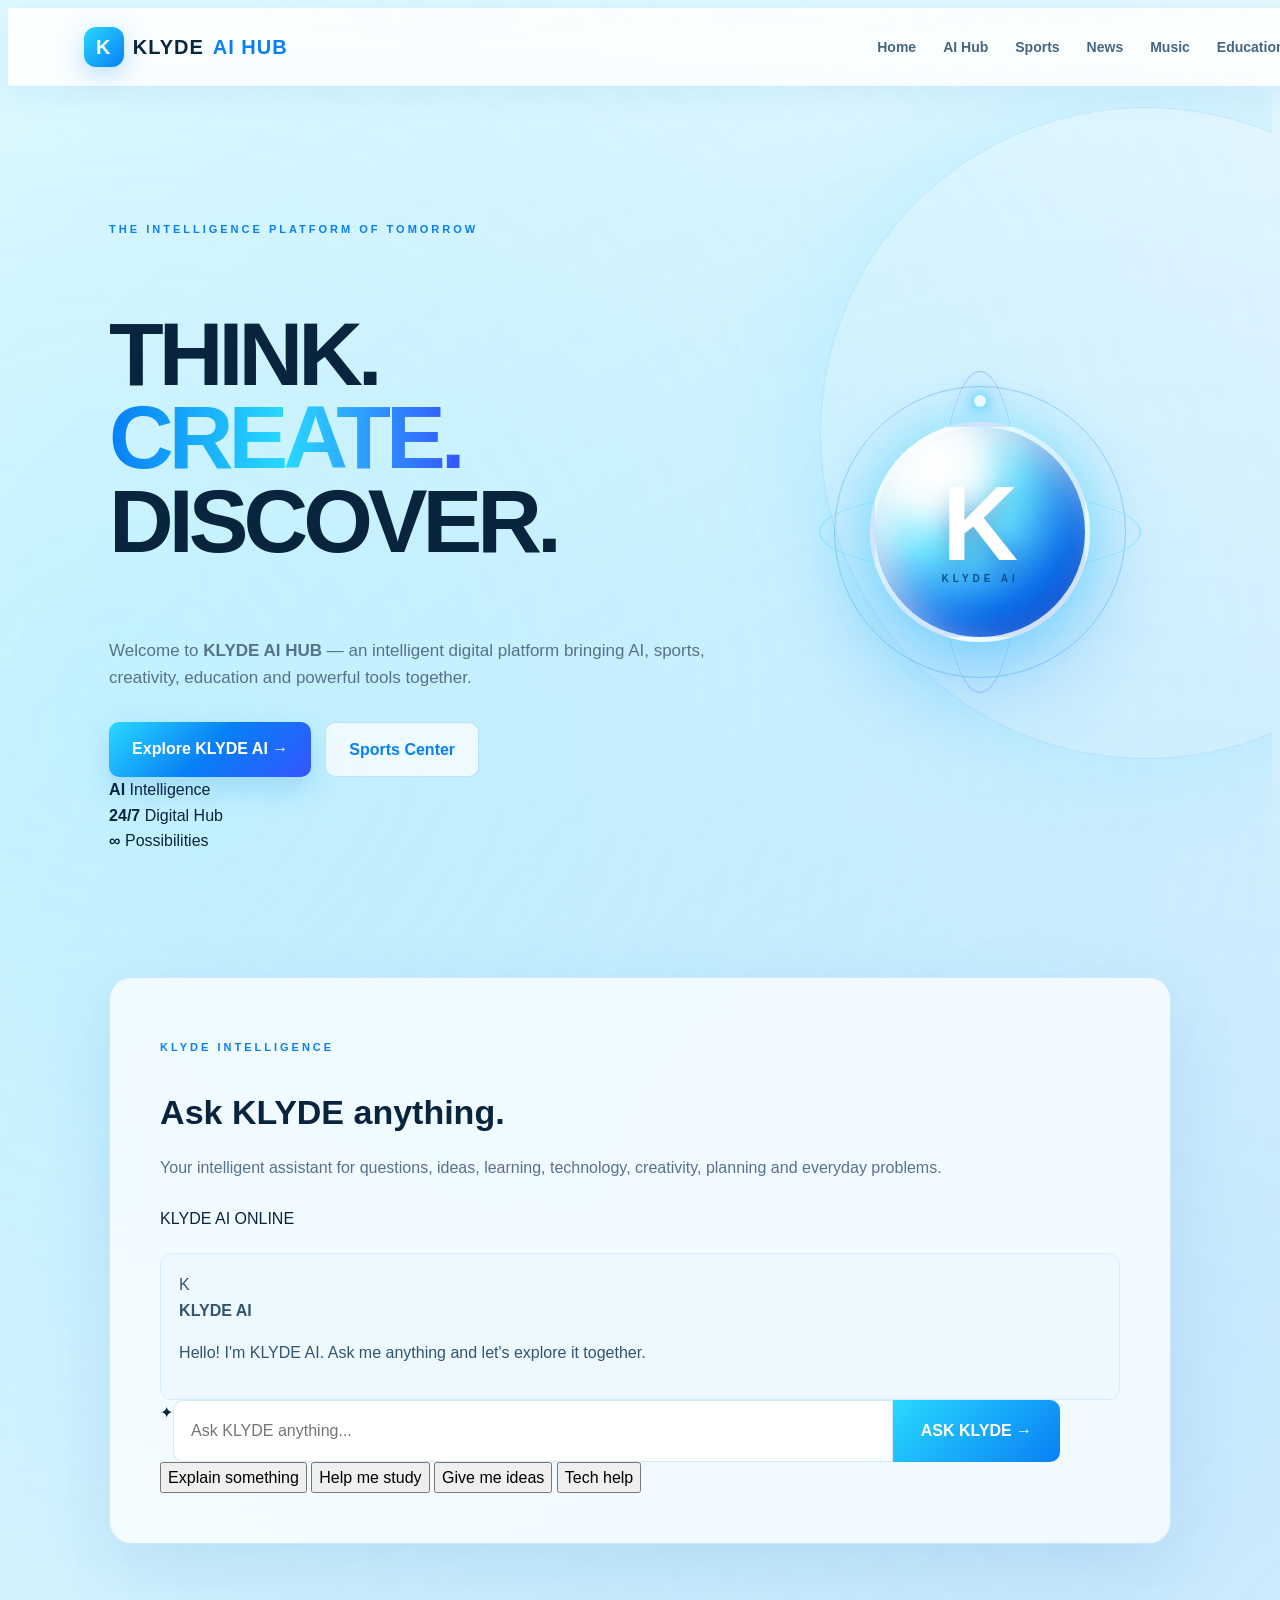
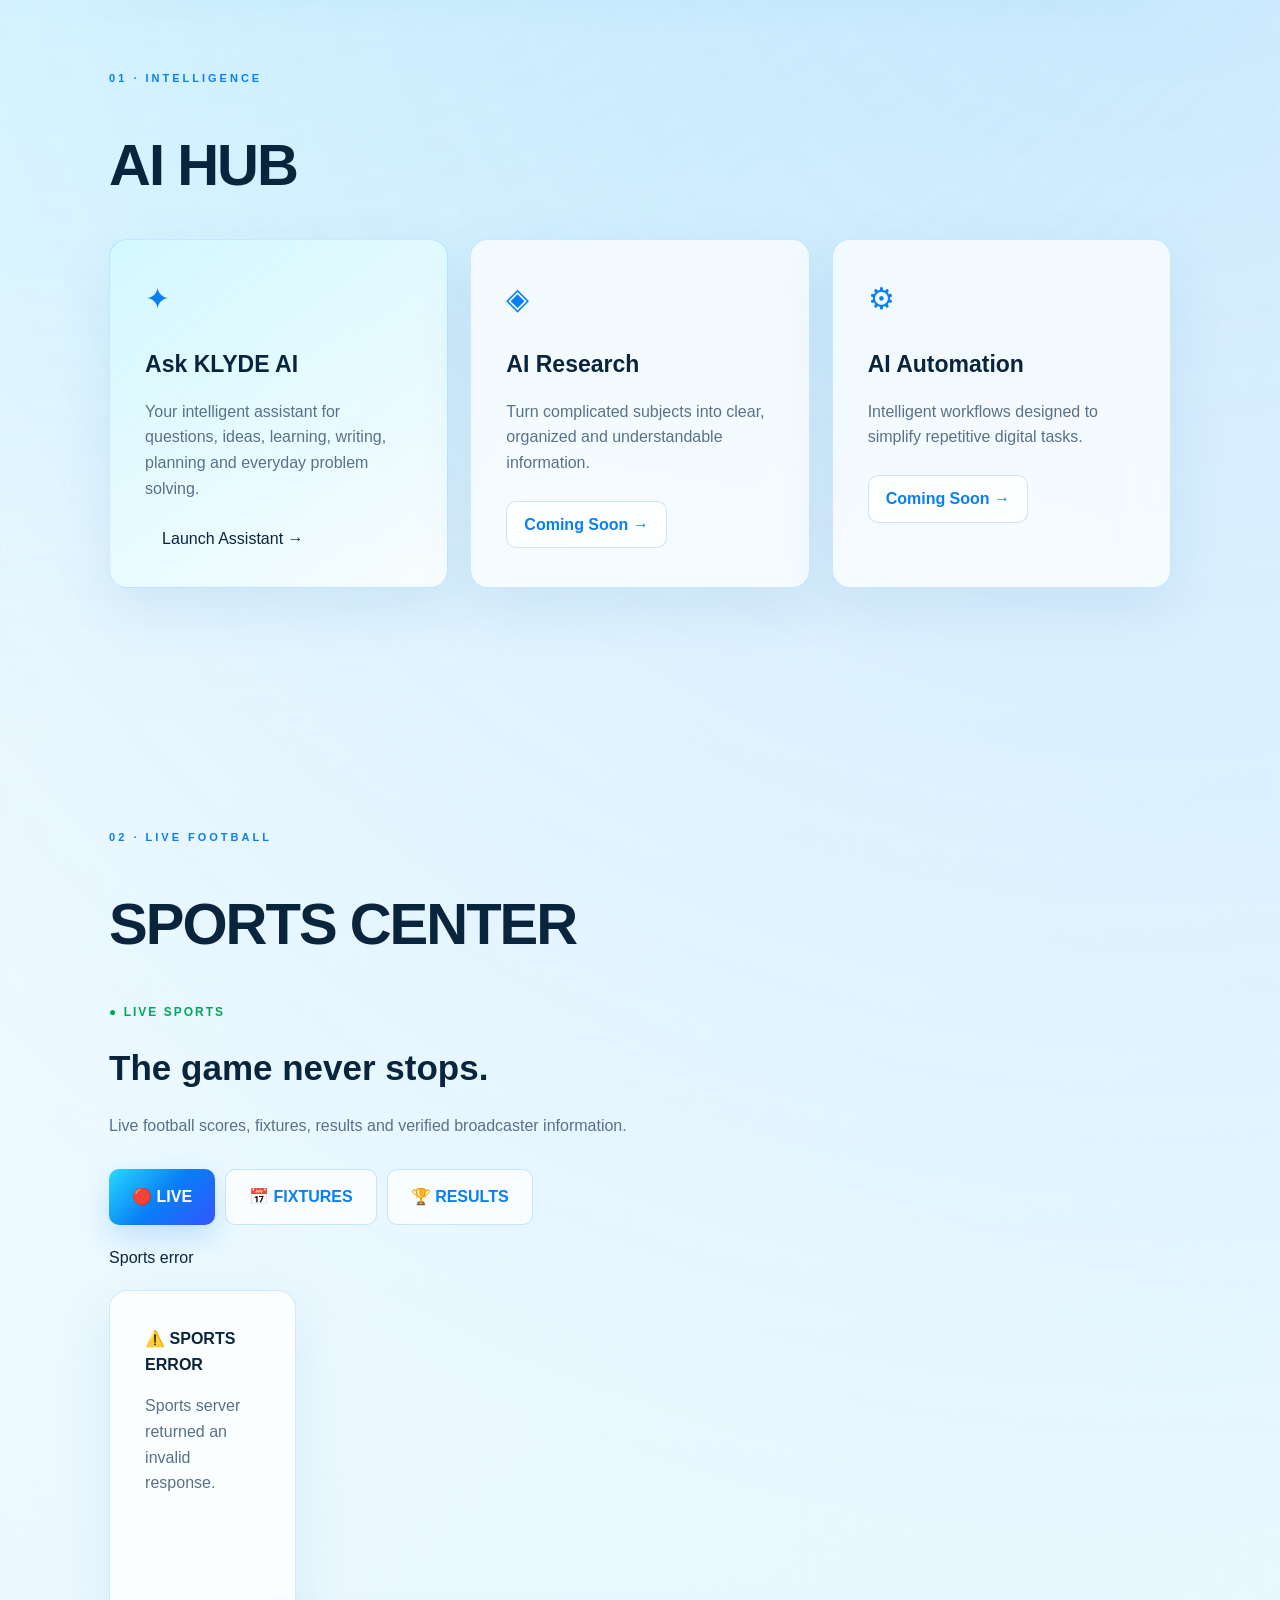
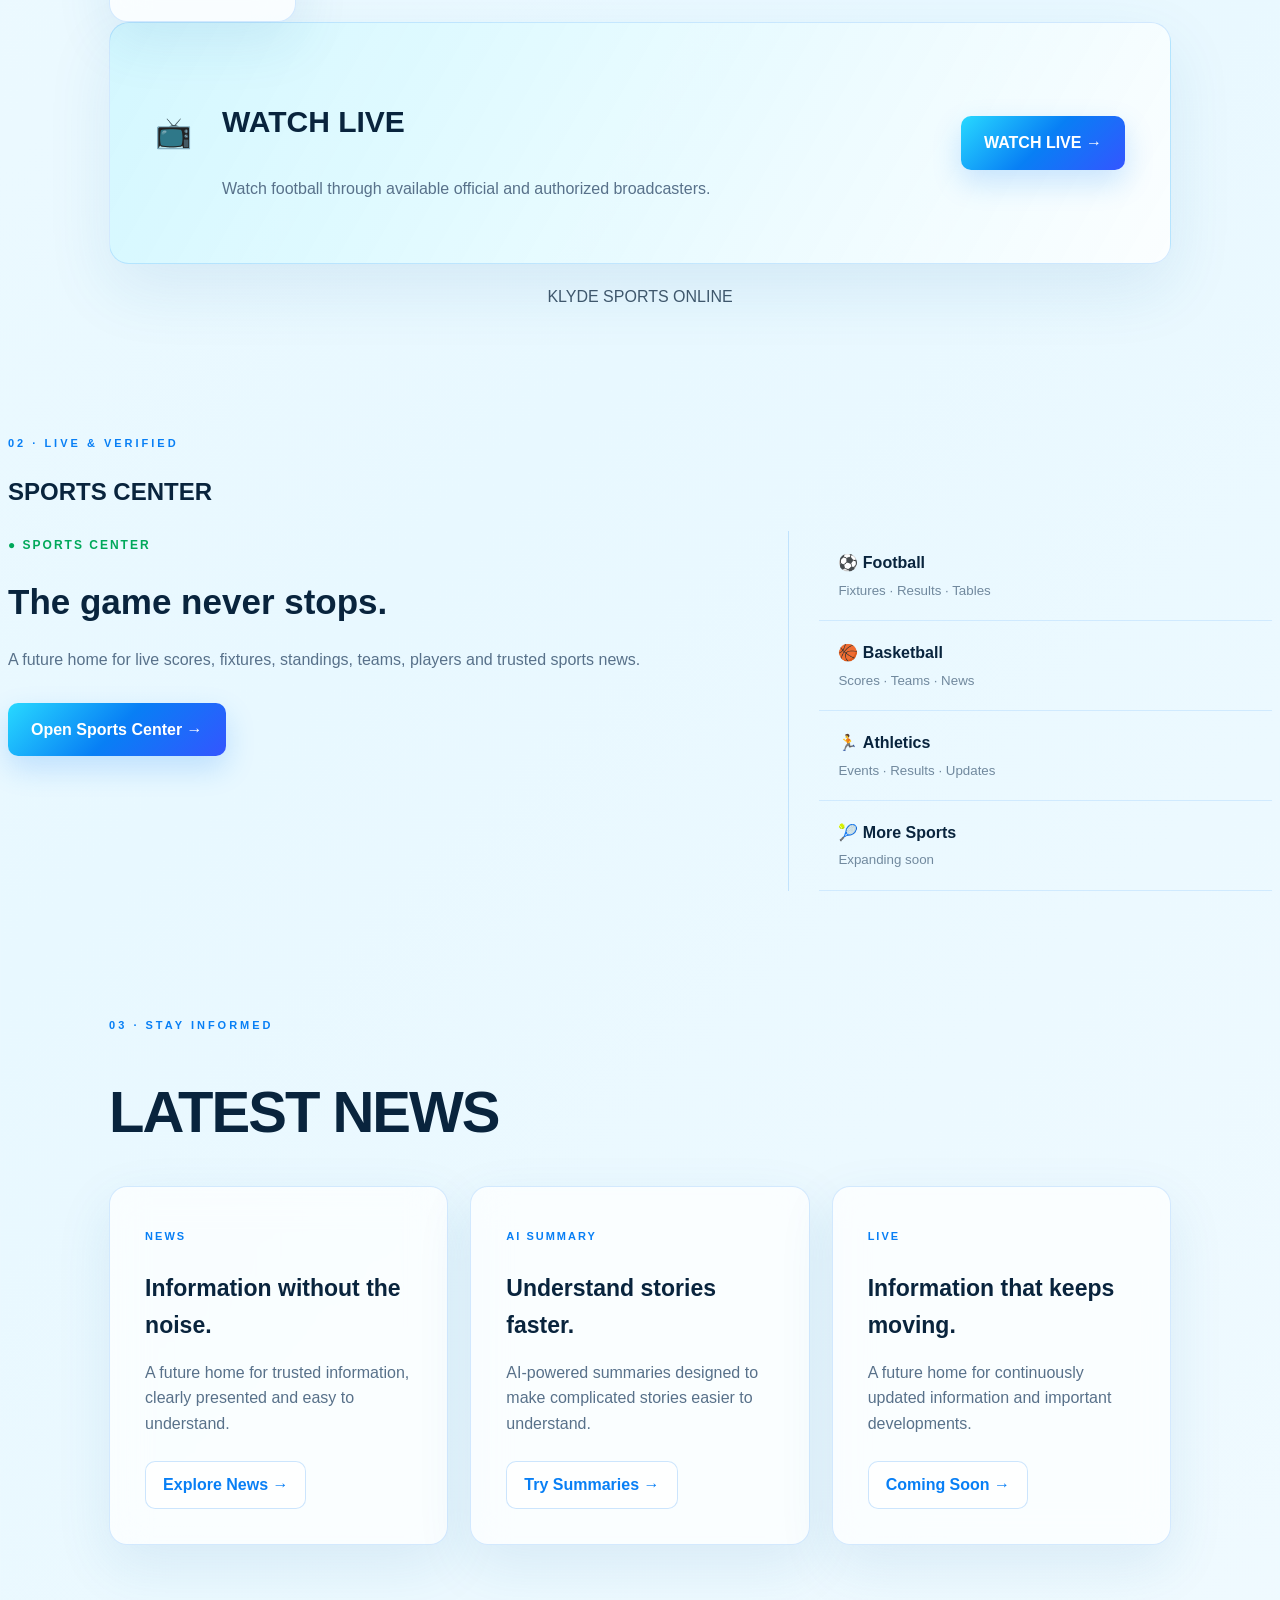
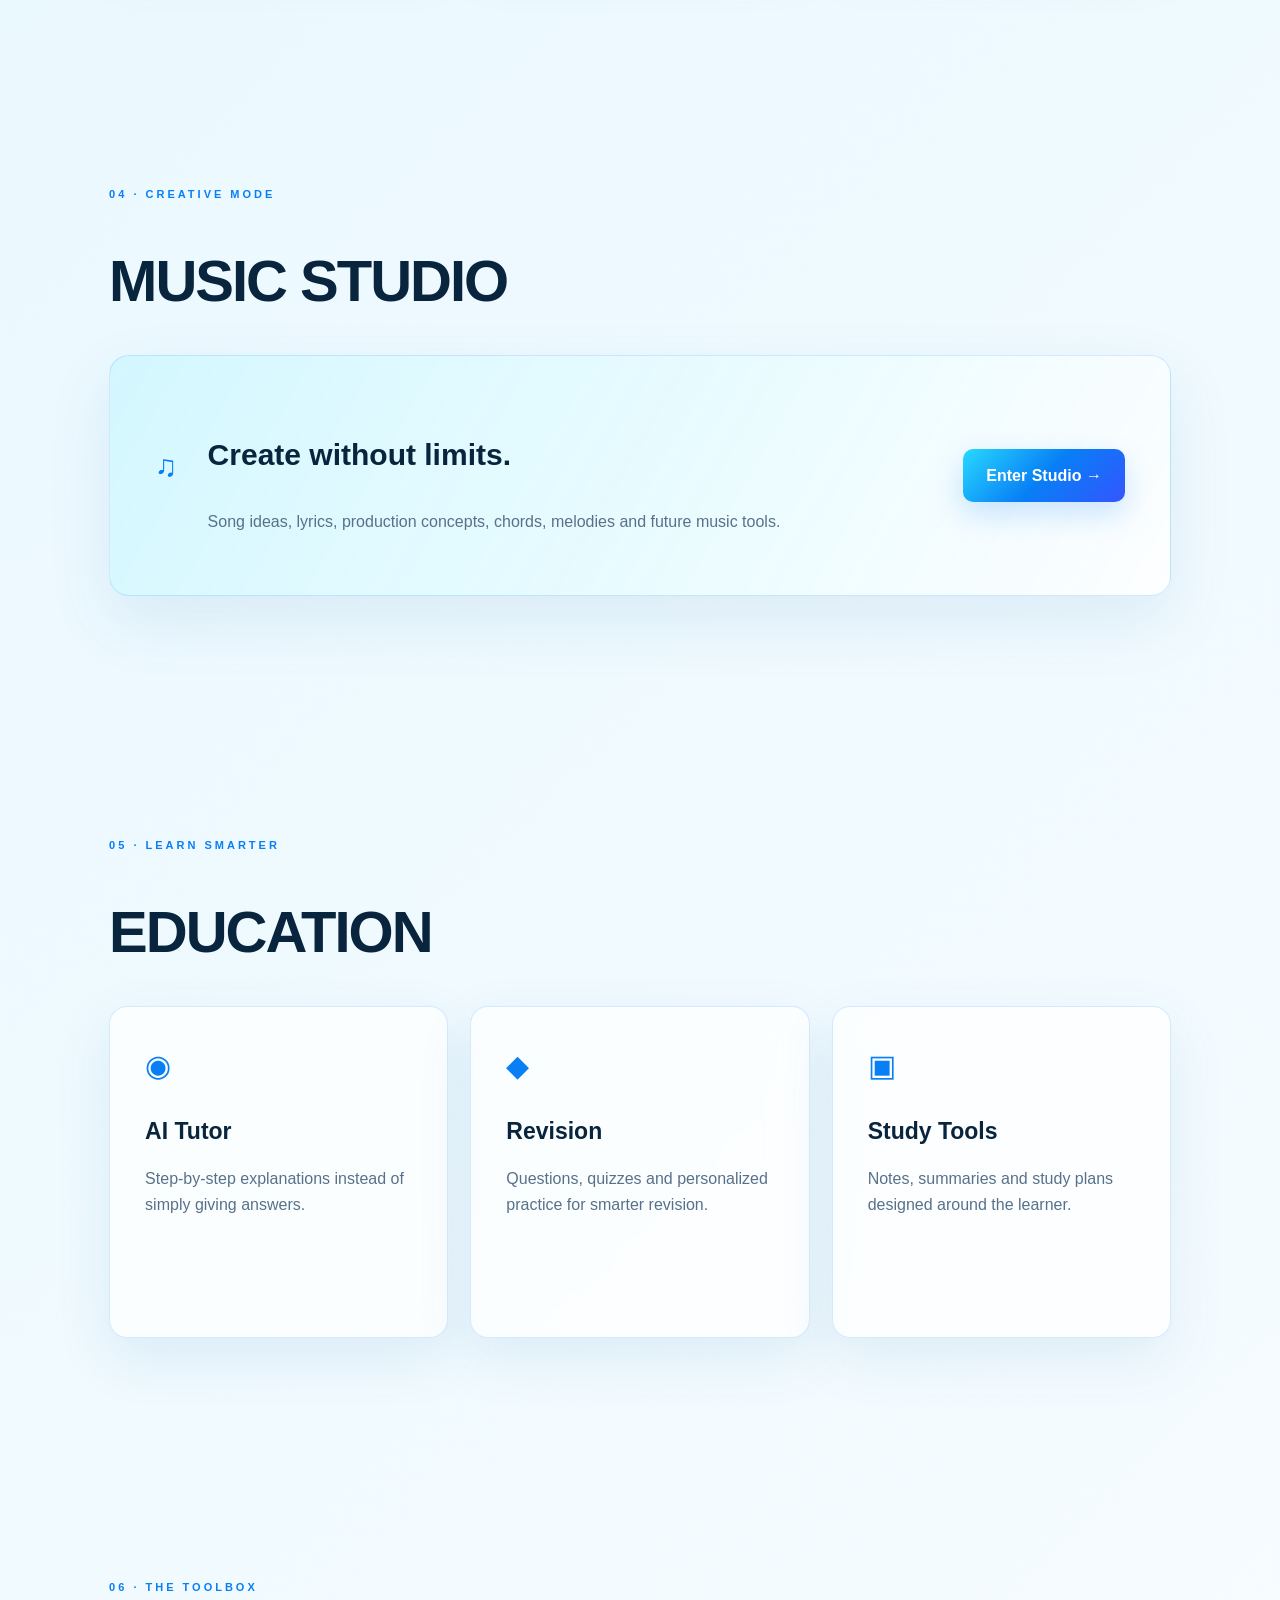
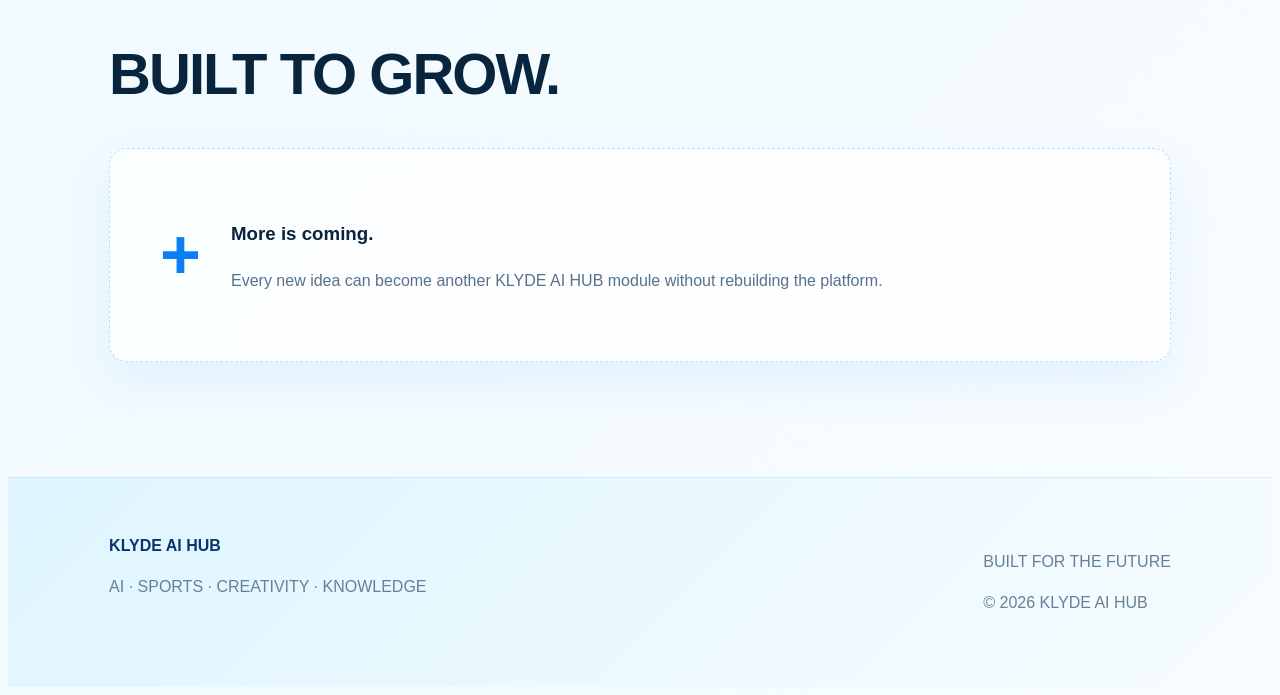
==== commit 3a5267b2: "Update index.html" ====
--- a/index.html
+++ b/index.html
@@ -689,7 +689,7 @@
     </div>
 
 </section>
->
+
 
 
     <p class="tag">
@@ -2291,7 +2291,7 @@
 </script>
 
 <script src="script.js?v=4"></script>
-<script src="script.js?v=4"></script>
+
 
 
 </body>
--- a/style.css
+++ b/style.css
@@ -1437,5 +1437,38 @@
     }
 
 }
+/* KLYDE AI THINKING DOTS */
+
+.thinking-dots {
+    display: inline-flex;
+    margin-left: 4px;
+}
+
+.thinking-dots span {
+    animation: klydeThinking 1.4s infinite;
+    opacity: 0.2;
+}
+
+.thinking-dots span:nth-child(2) {
+    animation-delay: 0.2s;
+}
+
+.thinking-dots span:nth-child(3) {
+    animation-delay: 0.4s;
+}
+
+@keyframes klydeThinking {
+
+    0%,
+    60%,
+    100% {
+        opacity: 0.2;
+    }
+
+    30% {
+        opacity: 1;
+    }
+
+}
 ```
 
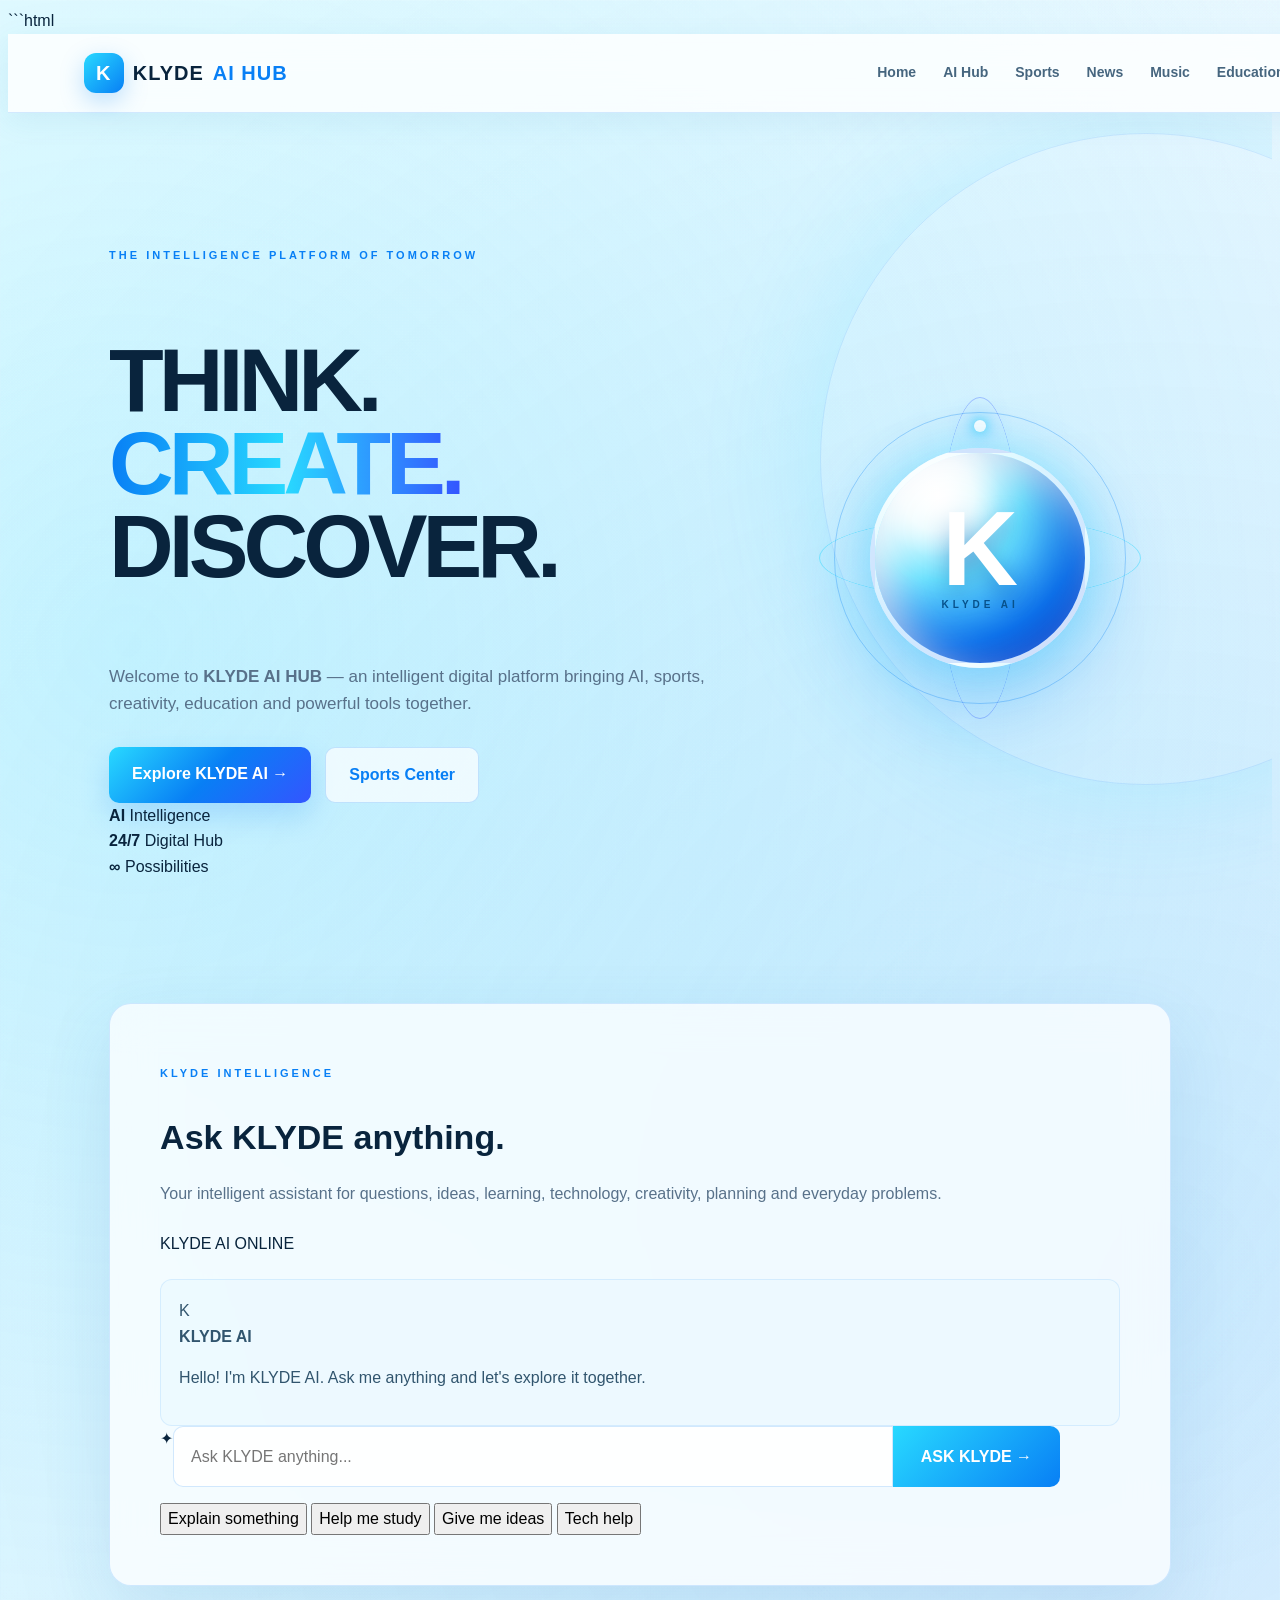
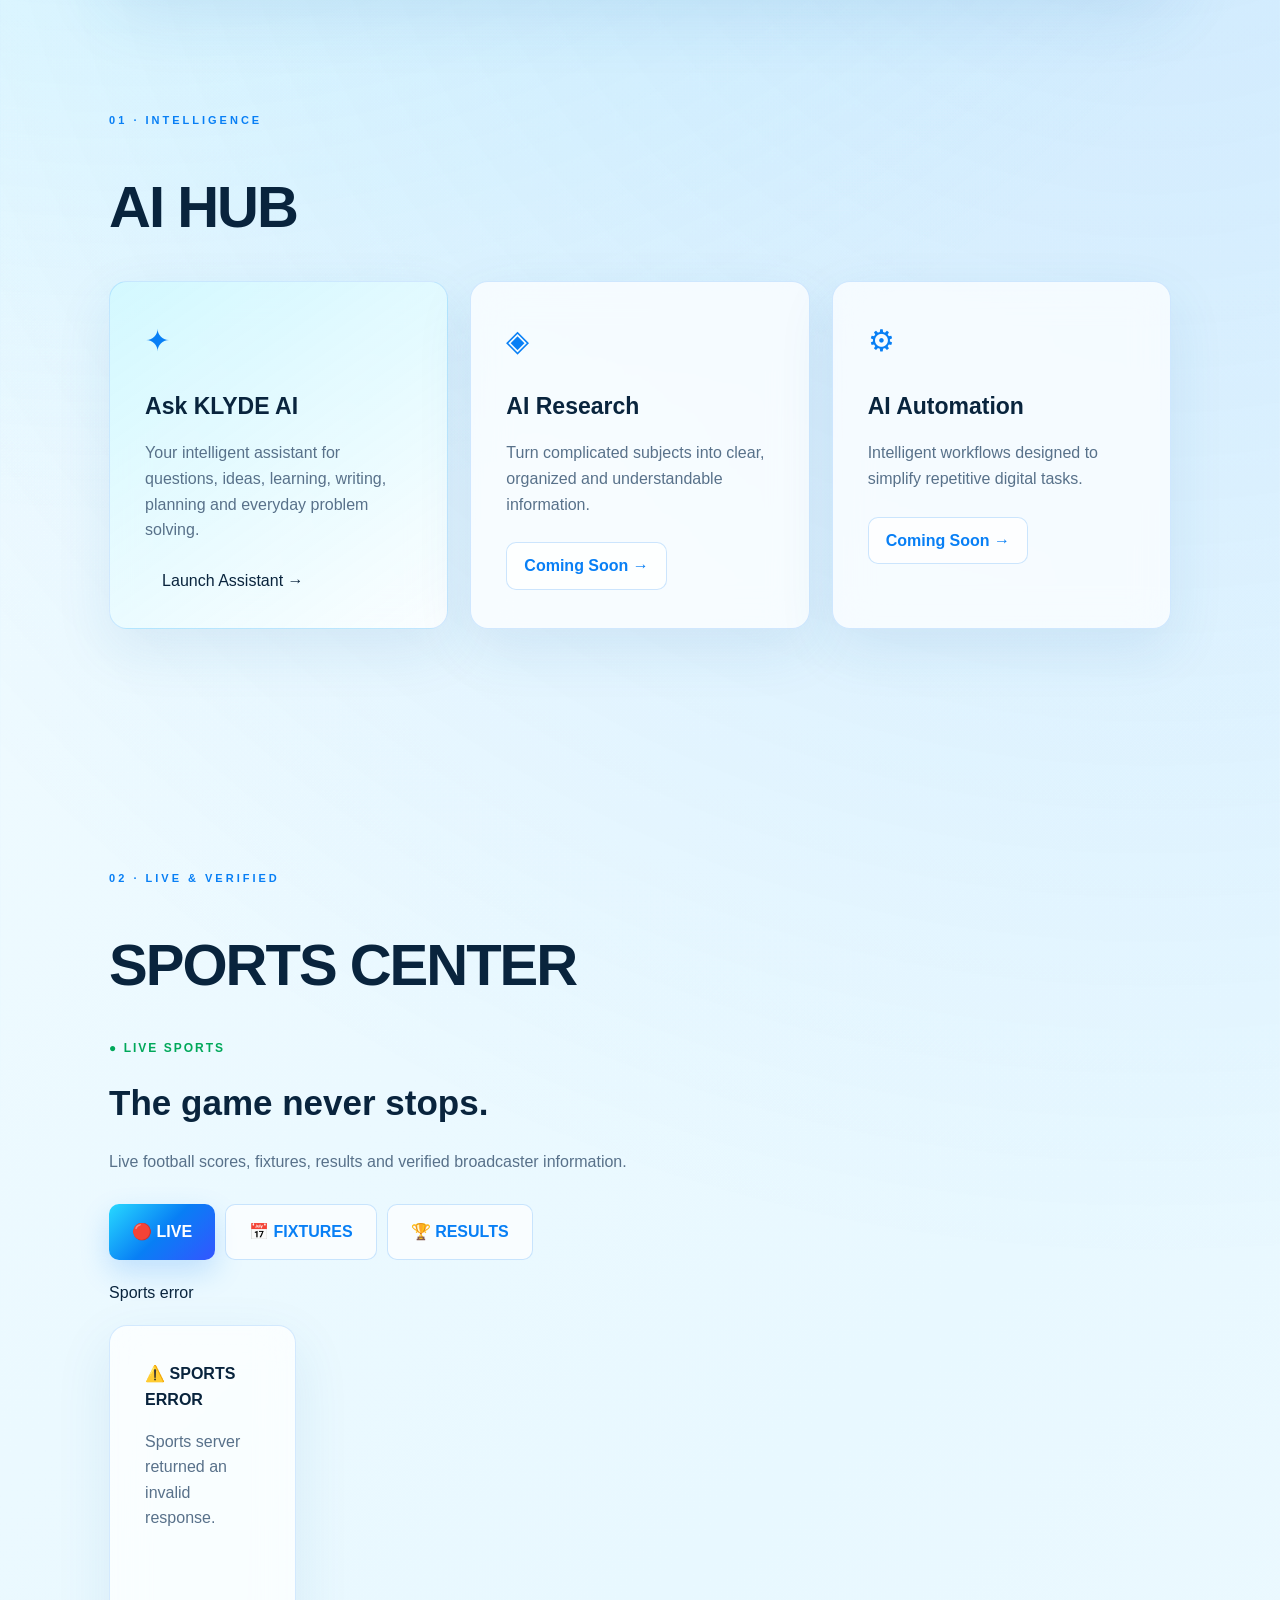
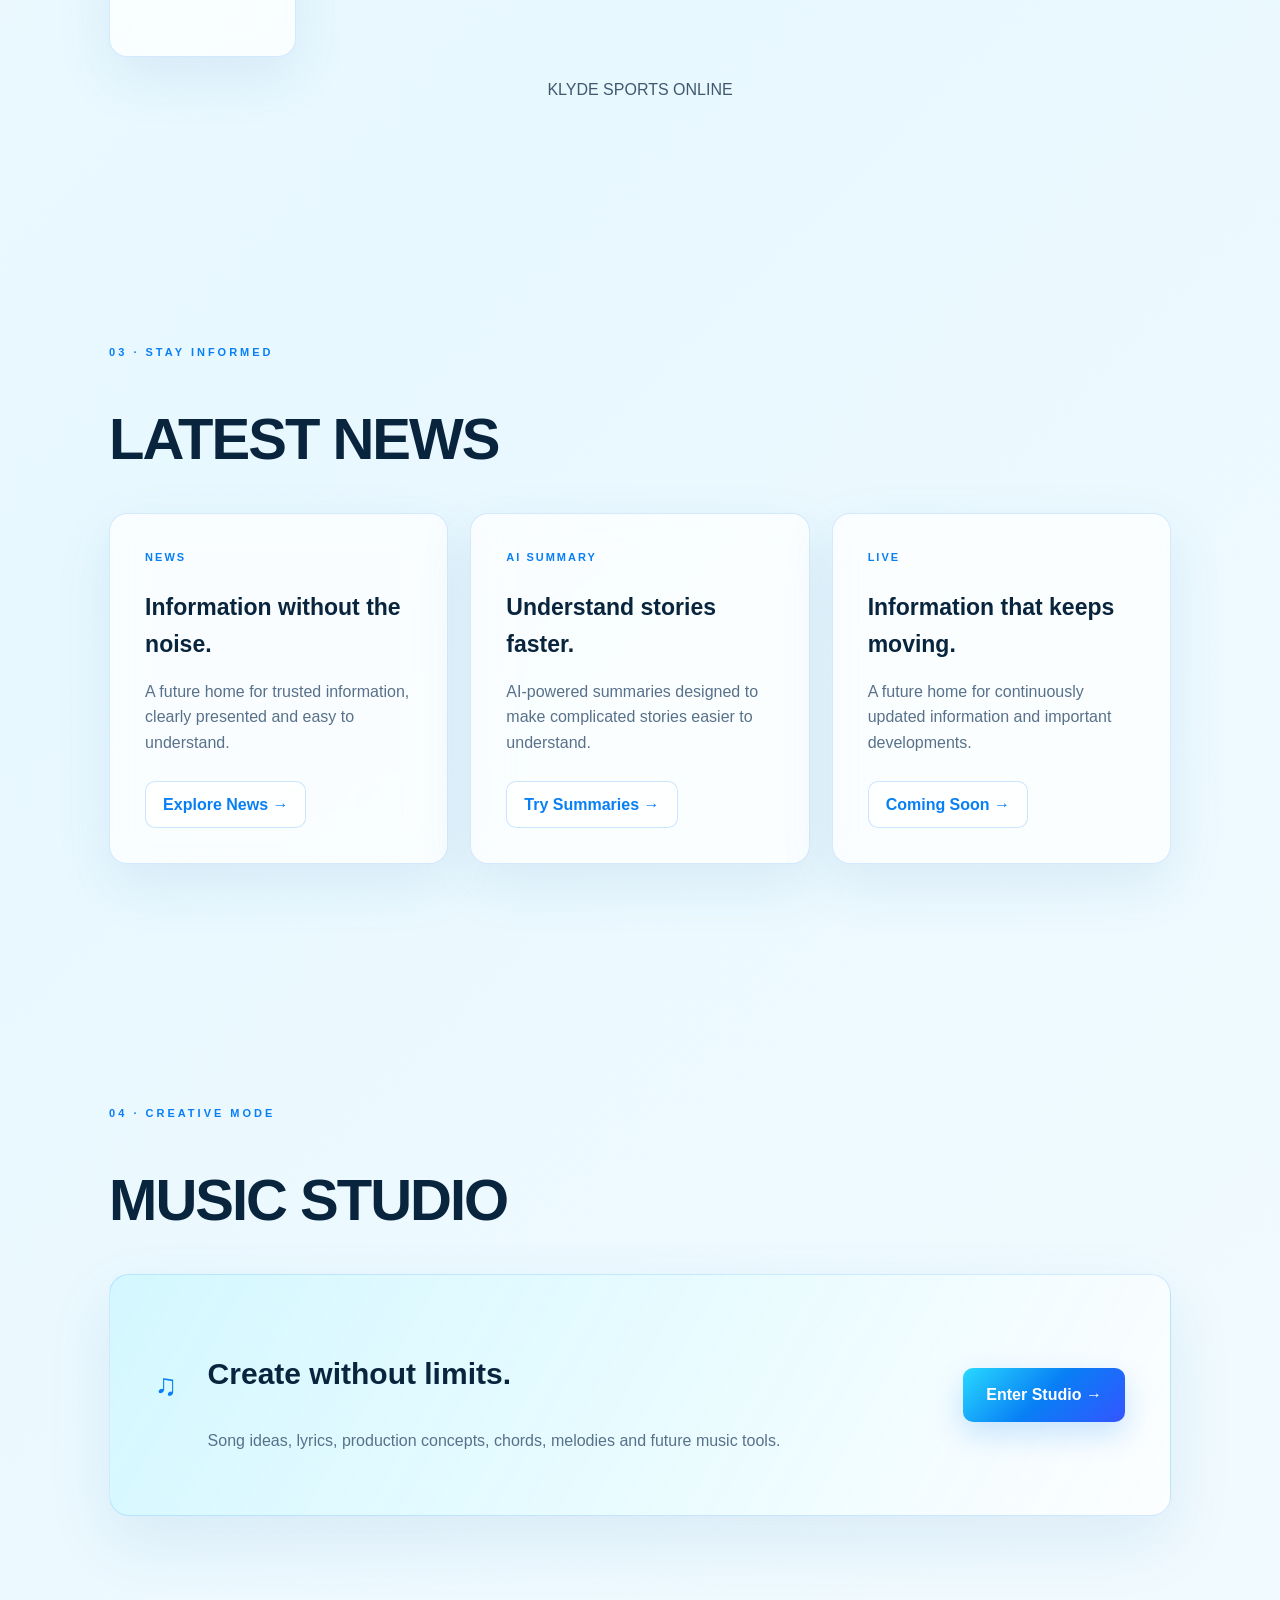
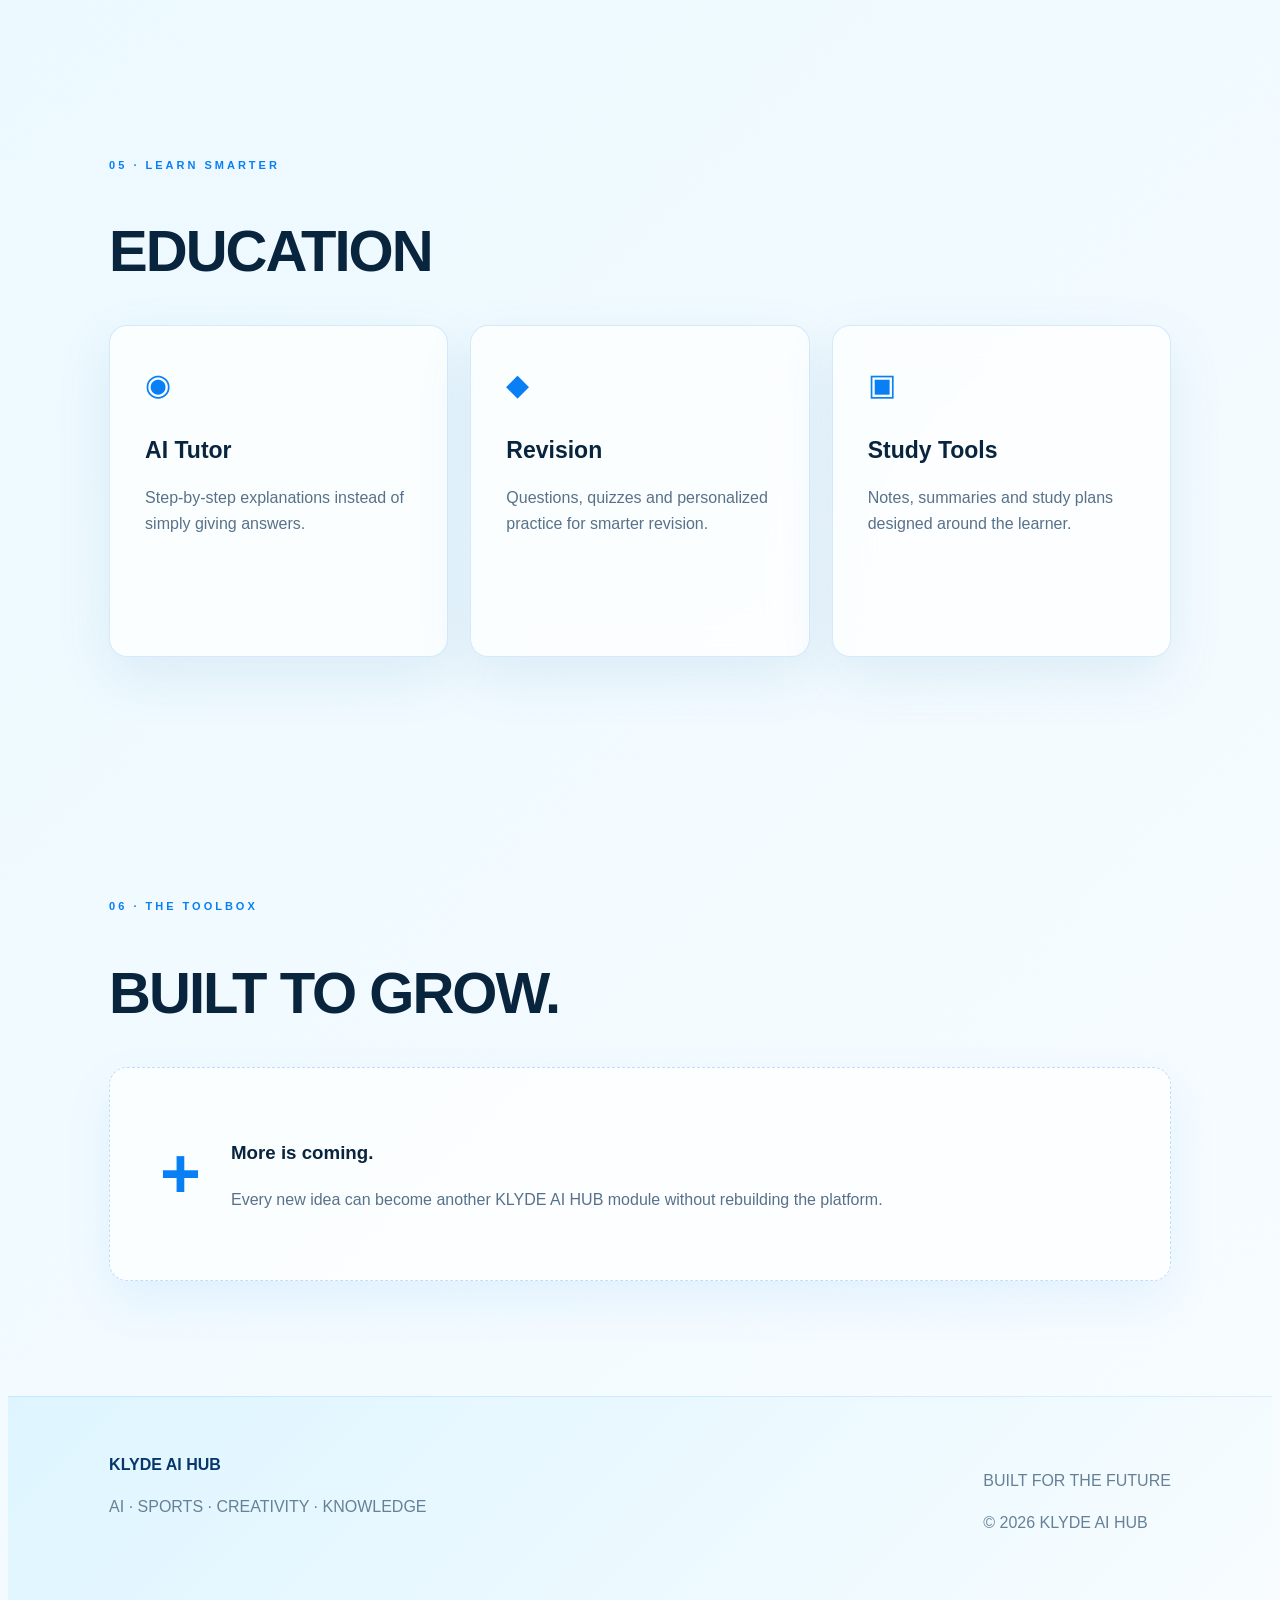
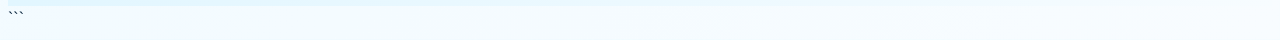
==== commit 479a751f: "Update index.html" ====
--- a/index.html
+++ b/index.html
@@ -1,4 +1,4 @@
-
+```html
 <!DOCTYPE html>
 <html lang="en">
 
@@ -15,31 +15,37 @@
         content="KLYDE AI HUB — AI, Sports, Creativity, Education and Digital Tools"
     >
 
-    <meta name="theme-color" content="#eaf8ff">
+    <meta
+        name="theme-color"
+        content="#eaf8ff"
+    >
 
     <title>KLYDE AI HUB</title>
 
-    <link rel="stylesheet" href="style.css">
+    <link
+        rel="stylesheet"
+        href="style.css"
+    >
 </head>
 
 
 <body>
 
-
 <!-- =====================================================
      HEADER
 ===================================================== -->
 
 <header>
 
-    <a href="#home" class="logo">
-
+    <a
+        href="#home"
+        class="logo"
+    >
         <span>K</span>
 
         KLYDE
 
         <b>AI HUB</b>
-
     </a>
 
 
@@ -62,7 +68,6 @@
     </nav>
 
 </header>
-
 
 
 <main>
@@ -77,9 +82,7 @@
     id="home"
 >
 
-
     <div class="hero-text">
-
 
         <p class="tag">
             THE INTELLIGENCE PLATFORM OF TOMORROW
@@ -113,14 +116,11 @@
 
         <div class="buttons">
 
-
             <a
-                href="#ai"
+                href="#ask"
                 class="button"
             >
-
                 Explore KLYDE AI →
-
             </a>
 
 
@@ -128,11 +128,8 @@
                 href="#sports"
                 class="button outline"
             >
-
                 Sports Center
-
             </a>
-
 
         </div>
 
@@ -179,9 +176,7 @@
 
         </div>
 
-
-    </div>
-
+    </div>
 
 
     <!-- =================================================
@@ -190,10 +185,8 @@
 
     <div class="hero-logo">
 
-
         <div class="ai-core">
 
-
             <div class="core-ring ring-one"></div>
 
             <div class="core-ring ring-two"></div>
@@ -224,31 +217,23 @@
 
             <div class="core-sphere">
 
-
                 <div class="core-glow"></div>
-
 
                 <strong>
                     K
                 </strong>
 
-
                 <small>
                     KLYDE AI
                 </small>
 
-
-            </div>
-
-
-        </div>
-
-
-    </div>
-
+            </div>
+
+        </div>
+
+    </div>
 
 </section>
-
 
 
 <!-- =====================================================
@@ -260,9 +245,7 @@
     id="ask"
 >
 
-
     <div class="ai-heading">
-
 
         <div>
 
@@ -295,12 +278,10 @@
 
         </div>
 
-
-    </div>
-
-
-
-    <!-- CHAT AREA -->
+    </div>
+
+
+    <!-- CHAT RESULT -->
 
     <div
         id="result"
@@ -313,15 +294,19 @@
                 K
             </div>
 
+
             <div>
 
                 <strong>
                     KLYDE AI
                 </strong>
 
+
                 <p>
+
                     Hello! I'm KLYDE AI.
                     Ask me anything and let's explore it together.
+
                 </p>
 
             </div>
@@ -331,14 +316,12 @@
     </div>
 
 
-
-    <!-- INPUT -->
+    <!-- AI INPUT -->
 
     <form
         class="search-box"
         id="searchForm"
     >
-
 
         <div class="input-icon">
             ✦
@@ -365,12 +348,12 @@
 
         </button>
 
-
     </form>
 
 
+    <!-- QUICK PROMPTS -->
+
     <div class="quick-prompts">
-
 
         <button
             type="button"
@@ -403,12 +386,9 @@
             Tech help
         </button>
 
-
-    </div>
-
+    </div>
 
 </section>
-
 
 
 <!-- =====================================================
@@ -420,7 +400,6 @@
     id="ai"
 >
 
-
     <p class="tag">
         01 · INTELLIGENCE
     </p>
@@ -435,7 +414,6 @@
 
 
         <div class="card featured">
-
 
             <div class="icon">
                 ✦
@@ -460,18 +438,13 @@
                 href="#ask"
                 class="button-link"
             >
-
                 Launch Assistant →
-
             </a>
 
-
-        </div>
-
+        </div>
 
 
         <div class="card">
-
 
             <div class="icon">
                 ◈
@@ -495,18 +468,13 @@
                 type="button"
                 data-tool="AI Research"
             >
-
                 Coming Soon →
-
             </button>
 
-
-        </div>
-
+        </div>
 
 
         <div class="card">
-
 
             <div class="icon">
                 ⚙
@@ -530,28 +498,22 @@
                 type="button"
                 data-tool="AI Automation"
             >
-
                 Coming Soon →
-
             </button>
 
-
-        </div>
-
-
-    </div>
-
+        </div>
+
+    </div>
 
 </section>
 
 
-
-<!-- =====================================================
-     SPORTS
-===================================================== -->
-
 <!-- =====================================================
      SPORTS CENTER
+     
+     IMPORTANT:
+     The actual sports controls and live data are
+     created by script.js.
 ===================================================== -->
 
 <section
@@ -560,122 +522,97 @@
 >
 
     <p class="tag">
-        02 · LIVE FOOTBALL
+        02 · LIVE & VERIFIED
     </p>
+
 
     <h2>
         SPORTS CENTER
     </h2>
 
+
     <div class="sports-container">
 
         <div>
 
             <span class="live">
-                ● LIVE FOOTBALL
+                ● SPORTS CENTER
             </span>
 
+
             <h3>
                 The game never stops.
             </h3>
 
-            <p>
-                Live football scores, fixtures and results
-                updated directly from KLYDE SPORTS.
-            </p>
-
-            <div class="buttons">
-
-                <button
-                    type="button"
-                    class="button"
-                    id="loadLive"
-                >
-                    🔴 LIVE NOW
-                </button>
-
-                <button
-                    type="button"
-                    class="button outline"
-                    id="loadFixtures"
-                >
-                    📅 FIXTURES
-                </button>
-
-                <button
-                    type="button"
-                    class="button outline"
-                    id="loadResults"
-                >
-                    🏆 RESULTS
-                </button>
-
-            </div>
-
-        </div>
-
-
-        <!-- LIVE MATCHES -->
-
-        <div
-            id="sportsMatches"
-            class="sports-list"
-        >
+
+            <p>
+
+                Live football scores, fixtures,
+                results and verified broadcaster
+                information.
+
+            </p>
+
+        </div>
+
+
+        <div class="sports-list">
 
             <div class="card">
 
                 <strong>
-                    ⚽ KLYDE LIVE FOOTBALL
+                    ⚽ Football
                 </strong>
 
-                <p>
-                    Loading live matches...
-                </p>
-
-            </div>
-
-        </div>
-
-    </div>
-
-
-    <!-- =================================================
-         WATCH LIVE
-    ================================================= -->
-
-    <div class="banner">
-
-        <div class="icon">
-            📺
-        </div>
-
-        <div>
-
-            <h3>
-                WATCH LIVE
-            </h3>
-
-            <p>
-                Watch football through available
-                official and authorized broadcasters.
-            </p>
-
-        </div>
-
-        <button
-            type="button"
-            class="button"
-            id="watchLiveButton"
-        >
-            WATCH LIVE →
-        </button>
-
-    </div>
-
-
-    <!-- =================================================
-         SPORTS STATUS
-    ================================================= -->
+                <small>
+                    Fixtures · Results · Tables
+                </small>
+
+            </div>
+
+
+            <div class="card">
+
+                <strong>
+                    🏀 Basketball
+                </strong>
+
+                <small>
+                    Scores · Teams · News
+                </small>
+
+            </div>
+
+
+            <div class="card">
+
+                <strong>
+                    🏃 Athletics
+                </strong>
+
+                <small>
+                    Events · Results · Updates
+                </small>
+
+            </div>
+
+
+            <div class="card">
+
+                <strong>
+                    🎾 More Sports
+                </strong>
+
+                <small>
+                    Expanding soon
+                </small>
+
+            </div>
+
+        </div>
+
+    </div>
+
 
     <div
         id="sportsStatus"
@@ -691,130 +628,6 @@
 </section>
 
 
-
-    <p class="tag">
-        02 · LIVE & VERIFIED
-    </p>
-
-
-    <h2>
-        SPORTS CENTER
-    </h2>
-
-
-    <div class="sports-container">
-
-
-        <div>
-
-
-            <span class="live">
-                ● SPORTS CENTER
-            </span>
-
-
-            <h3>
-                The game never stops.
-            </h3>
-
-
-            <p>
-
-                A future home for live scores,
-                fixtures, standings, teams,
-                players and trusted sports news.
-
-            </p>
-
-
-            <button
-                type="button"
-                class="button"
-                data-tool="Sports Center"
-            >
-
-                Open Sports Center →
-
-            </button>
-
-
-        </div>
-
-
-
-        <div class="sports-list">
-
-
-            <div>
-
-                ⚽
-
-                <strong>
-                    Football
-                </strong>
-
-                <small>
-                    Fixtures · Results · Tables
-                </small>
-
-            </div>
-
-
-            <div>
-
-                🏀
-
-                <strong>
-                    Basketball
-                </strong>
-
-                <small>
-                    Scores · Teams · News
-                </small>
-
-            </div>
-
-
-            <div>
-
-                🏃
-
-                <strong>
-                    Athletics
-                </strong>
-
-                <small>
-                    Events · Results · Updates
-                </small>
-
-            </div>
-
-
-            <div>
-
-                🎾
-
-                <strong>
-                    More Sports
-                </strong>
-
-                <small>
-                    Expanding soon
-                </small>
-
-            </div>
-
-
-        </div>
-
-
-    </div>
-
-
-</section>
-
-
-
 <!-- =====================================================
      NEWS
 ===================================================== -->
@@ -824,7 +637,6 @@
     id="news"
 >
 
-
     <p class="tag">
         03 · STAY INFORMED
     </p>
@@ -862,13 +674,10 @@
                 type="button"
                 data-tool="News"
             >
-
                 Explore News →
-
             </button>
 
         </div>
-
 
 
         <div class="card">
@@ -895,13 +704,10 @@
                 type="button"
                 data-tool="AI News Summary"
             >
-
                 Try Summaries →
-
             </button>
 
         </div>
-
 
 
         <div class="card">
@@ -928,19 +734,14 @@
                 type="button"
                 data-tool="Live News"
             >
-
                 Coming Soon →
-
             </button>
 
         </div>
 
-
-    </div>
-
+    </div>
 
 </section>
-
 
 
 <!-- =====================================================
@@ -952,7 +753,6 @@
     id="music"
 >
 
-
     <p class="tag">
         04 · CREATIVE MODE
     </p>
@@ -964,7 +764,6 @@
 
 
     <div class="banner">
-
 
         <div class="icon">
             ♫
@@ -992,17 +791,12 @@
             type="button"
             data-tool="Music Studio"
         >
-
             Enter Studio →
-
         </button>
 
-
-    </div>
-
+    </div>
 
 </section>
-
 
 
 <!-- =====================================================
@@ -1014,7 +808,6 @@
     id="education"
 >
 
-
     <p class="tag">
         05 · LEARN SMARTER
     </p>
@@ -1030,7 +823,6 @@
 
         <div class="card">
 
-
             <div class="icon">
                 ◉
             </div>
@@ -1048,13 +840,10 @@
 
             </p>
 
-
-        </div>
-
+        </div>
 
 
         <div class="card">
-
 
             <div class="icon">
                 ◆
@@ -1073,13 +862,10 @@
 
             </p>
 
-
-        </div>
-
+        </div>
 
 
         <div class="card">
-
 
             <div class="icon">
                 ▣
@@ -1098,15 +884,11 @@
 
             </p>
 
-
-        </div>
-
-
-    </div>
-
+        </div>
+
+    </div>
 
 </section>
-
 
 
 <!-- =====================================================
@@ -1118,7 +900,6 @@
     id="tools"
 >
 
-
     <p class="tag">
         06 · THE TOOLBOX
     </p>
@@ -1131,7 +912,6 @@
 
     <div class="future">
 
-
         <strong>
             +
         </strong>
@@ -1154,9 +934,7 @@
 
         </div>
 
-
-    </div>
-
+    </div>
 
 </section>
 
@@ -1164,13 +942,11 @@
 </main>
 
 
-
 <!-- =====================================================
      FOOTER
 ===================================================== -->
 
 <footer>
-
 
     <div>
 
@@ -1192,1109 +968,29 @@
             BUILT FOR THE FUTURE
         </p>
 
+
         <p>
             © 2026 KLYDE AI HUB
         </p>
 
     </div>
 
-
 </footer>
 
 
-
 <div id="toast"></div>
 
 
-<script>
-
-(function () {
-
-    const sportsMatches =
-        document.getElementById("sportsMatches");
-
-    const sportsStatus =
-        document.getElementById("sportsStatus");
-
-    const loadLive =
-        document.getElementById("loadLive");
-
-    const loadFixtures =
-        document.getElementById("loadFixtures");
-
-    const loadResults =
-        document.getElementById("loadResults");
-
-
-    function escapeHTML(value) {
-
-        return String(value ?? "")
-            .replace(/&/g, "&amp;")
-            .replace(/</g, "&lt;")
-            .replace(/>/g, "&gt;")
-            .replace(/"/g, "&quot;")
-            .replace(/'/g, "&#039;");
-
-    }
-
-
-    function formatTime(dateString) {
-
-        if (!dateString) return "";
-
-        const date =
-            new Date(dateString);
-
-        return date.toLocaleTimeString(
-            "en-KE",
-            {
-                hour: "2-digit",
-                minute: "2-digit",
-                hour12: false
-            }
-        );
-
-    }
-
-
-   function renderMatches(matches, type) {
-
-    if (!matches || !matches.length) {
-
-        sportsMatches.innerHTML = `
-            <div class="card">
-                <strong>
-                    ${type === "live"
-                        ? "🔴 NO LIVE MATCHES"
-                        : "⚽ NO MATCHES FOUND"}
-                </strong>
-
-                <p>
-                    KLYDE SPORTS is connected,
-                    but there are no matches available
-                    right now.
-                </p>
-            </div>
-        `;
-
-        return;
-    }
-
-
-    sportsMatches.innerHTML = matches.map(match => {
-
-        const fixture = match.fixture || {};
-        const league = match.league || {};
-        const teams = match.teams || {};
-        const goals = match.goals || {};
-        const status = fixture.status || {};
-
-        const home = teams.home || {};
-        const away = teams.away || {};
-
-        const homeScore = goals.home ?? 0;
-        const awayScore = goals.away ?? 0;
-
-        const elapsed =
-            status.elapsed
-                ? `${status.elapsed}'`
-                : "";
-
-        const isLive = type === "live";
-
-        return `
-
-            <div
-                class="card klyde-match-card"
-                style="
-                    margin-bottom:15px;
-                    position:relative;
-                "
-            >
-
-                ${
-                    isLive
-                    ? `
-                        <span class="live">
-                            ● LIVE ${escapeHTML(elapsed)}
-                        </span>
-                    `
-                    : `
-                        <span class="label">
-                            ${escapeHTML(
-                                status.long || "MATCH"
-                            )}
-                        </span>
-                    `
-                }
-
-
-                <small>
-                    ${escapeHTML(
-                        league.name || "Football"
-                    )}
-
-                    ·
-
-                    ${escapeHTML(
-                        league.country || ""
-                    )}
-                </small>
-
-
-                <div
-                    style="
-                        display:flex;
-                        align-items:center;
-                        justify-content:space-between;
-                        gap:15px;
-                        margin-top:15px;
-                    "
-                >
-
-                    <div
-                        style="
-                            flex:1;
-                            text-align:center;
-                        "
-                    >
-
-                        ${
-                            home.logo
-                            ? `
-                                <img
-                                    src="${escapeHTML(home.logo)}"
-                                    alt=""
-                                    style="
-                                        width:42px;
-                                        height:42px;
-                                        object-fit:contain;
-                                    "
-                                >
-                            `
-                            : ""
-                        }
-
-                        <strong>
-                            ${escapeHTML(
-                                home.name || "Home"
-                            )}
-                        </strong>
-
-                    </div>
-
-
-                    <div
-                        style="
-                            min-width:80px;
-                            text-align:center;
-                        "
-                    >
-
-                        <strong
-                            style="
-                                display:block;
-                                font-size:25px;
-                            "
-                        >
-                            ${homeScore}
-                            -
-                            ${awayScore}
-                        </strong>
-
-                        <small>
-                            ${
-                                isLive
-                                ? escapeHTML(
-                                    status.long || ""
-                                )
-                                : formatTime(
-                                    fixture.date
-                                )
-                            }
-                        </small>
-
-                    </div>
-
-
-                    <div
-                        style="
-                            flex:1;
-                            text-align:center;
-                        "
-                    >
-
-                        ${
-                            away.logo
-                            ? `
-                                <img
-                                    src="${escapeHTML(away.logo)}"
-                                    alt=""
-                                    style="
-                                        width:42px;
-                                        height:42px;
-                                        object-fit:contain;
-                                    "
-                                >
-                            `
-                            : ""
-                        }
-
-                        <strong>
-                            ${escapeHTML(
-                                away.name || "Away"
-                            )}
-                        </strong>
-
-                    </div>
-
-                </div>
-
-
-                ${
-                    match.events &&
-                    match.events.length
-                    ? `
-                        <div
-                            style="
-                                margin-top:15px;
-                                font-size:13px;
-                                opacity:.8;
-                            "
-                        >
-
-                            ${match.events
-                                .slice(-3)
-                                .map(event => `
-
-                                    <div>
-                                        ⚽
-                                        ${escapeHTML(
-                                            event.time?.elapsed || ""
-                                        )}'
-                                        —
-                                        ${escapeHTML(
-                                            event.player?.name ||
-                                            "Goal"
-                                        )}
-                                    </div>
-
-                                `)
-                                .join("")}
-
-                        </div>
-                    `
-                    : ""
-                }
-
-
-                ${
-                    isLive
-                    ? `
-                        <button
-                            type="button"
-                            class="button klyde-watch-match"
-                            data-fixture="${escapeHTML(
-                                fixture.id
-                            )}"
-                            style="
-                                width:100%;
-                                margin-top:18px;
-                            "
-                        >
-                            📺 WATCH LIVE
-                        </button>
-                    `
-                    : ""
-                }
-
-            </div>
-
-        `;
-
-    }).join("");
-
-
-    /*
-       CONNECT EVERY LIVE MATCH
-       TO THE BROADCASTER API
-    */
-
-    document
-        .querySelectorAll(".klyde-watch-match")
-        .forEach(button => {
-
-            button.addEventListener(
-                "click",
-                async function () {
-
-                    const fixture =
-                        this.dataset.fixture;
-
-                    await showBroadcasters(
-                        fixture,
-                        this
-                    );
-
-                }
-            );
-
-        });
-
-}
-
-        if (!matches || !matches.length) {
-
-            sportsMatches.innerHTML = `
-
-                <div class="card">
-
-                    <strong>
-                        ${type === "live"
-                            ? "🔴 NO LIVE MATCHES"
-                            : "⚽ NO MATCHES FOUND"}
-                    </strong>
-
-                    <p>
-                        KLYDE SPORTS is connected,
-                        but there are no matches available
-                        for this request right now.
-                    </p>
-
-                </div>
-
-            `;
-
-            return;
-
-        }
-
-
-        sportsMatches.innerHTML =
-            matches.map(match => {
-
-                const fixture =
-                    match.fixture || {};
-
-                const league =
-                    match.league || {};
-
-                const teams =
-                    match.teams || {};
-
-                const goals =
-                    match.goals || {};
-
-                const status =
-                    fixture.status || {};
-
-
-                const home =
-                    teams.home || {};
-
-                const away =
-                    teams.away || {};
-
-
-                const homeScore =
-                    goals.home ?? 0;
-
-                const awayScore =
-                    goals.away ?? 0;
-
-
-                const isLive =
-                    type === "live";
-
-
-                const elapsed =
-                    status.elapsed
-                    ? `${status.elapsed}'`
-                    : "";
-
-
-                const statusText =
-                    status.long || "";
-
-
-                return `
-
-                    <div
-                        class="card"
-                        style="
-                            margin-bottom:15px;
-                            position:relative;
-                        "
-                    >
-
-                        ${
-                            isLive
-                            ? `
-                                <span
-                                    class="live"
-                                >
-                                    ● LIVE ${escapeHTML(elapsed)}
-                                </span>
-                            `
-                            : `
-                                <span
-                                    class="label"
-                                >
-                                    ${escapeHTML(
-                                        statusText ||
-                                        "MATCH"
-                                    )}
-                                </span>
-                            `
-                        }
-
-
-                        <small>
-                            ${escapeHTML(
-                                league.name ||
-                                "Football"
-                            )}
-
-                            ·
-
-                            ${escapeHTML(
-                                league.country ||
-                                ""
-                            )}
-                        </small>
-
-
-                        <div
-                            style="
-                                display:flex;
-                                align-items:center;
-                                justify-content:space-between;
-                                gap:15px;
-                                margin-top:15px;
-                            "
-                        >
-
-                            <div
-                                style="
-                                    flex:1;
-                                    text-align:center;
-                                "
-                            >
-
-                                ${
-                                    home.logo
-                                    ? `
-                                        <img
-                                            src="${escapeHTML(
-                                                home.logo
-                                            )}"
-                                            alt=""
-                                            style="
-                                                width:42px;
-                                                height:42px;
-                                                object-fit:contain;
-                                            "
-                                        >
-                                    `
-                                    : ""
-                                }
-
-                                <strong>
-                                    ${escapeHTML(
-                                        home.name ||
-                                        "Home"
-                                    )}
-                                </strong>
-
-                            </div>
-
-
-                            <div
-                                style="
-                                    min-width:80px;
-                                    text-align:center;
-                                "
-                            >
-
-                                <strong
-                                    style="
-                                        font-size:25px;
-                                    "
-                                >
-                                    ${homeScore}
-                                    -
-                                    ${awayScore}
-                                </strong>
-
-                                ${
-                                    isLive
-                                    ? `
-                                        <small>
-                                            ${escapeHTML(
-                                                statusText
-                                            )}
-                                        </small>
-                                    `
-                                    : `
-                                        <small>
-                                            ${formatTime(
-                                                fixture.date
-                                            )}
-                                        </small>
-                                    `
-                                }
-
-                            </div>
-
-
-                            <div
-                                style="
-                                    flex:1;
-                                    text-align:center;
-                                "
-                            >
-
-                                ${
-                                    away.logo
-                                    ? `
-                                        <img
-                                            src="${escapeHTML(
-                                                away.logo
-                                            )}"
-                                            alt=""
-                                            style="
-                                                width:42px;
-                                                height:42px;
-                                                object-fit:contain;
-                                            "
-                                        >
-                                    `
-                                    : ""
-                                }
-
-                                <strong>
-                                    ${escapeHTML(
-                                        away.name ||
-                                        "Away"
-                                    )}
-                                </strong>
-
-                            </div>
-
-                        </div>
-
-
-                        ${
-                            match.events &&
-                            match.events.length
-                            ? `
-
-                                <div
-                                    style="
-                                        margin-top:15px;
-                                        font-size:13px;
-                                        opacity:.8;
-                                    "
-                                >
-
-                                    ${match.events
-                                        .slice(-3)
-                                        .map(event => `
-
-                                            <div>
-                                                ⚽
-                                                ${escapeHTML(
-                                                    event.time?.elapsed ||
-                                                    ""
-                                                )}'
-                                                —
-                                                ${escapeHTML(
-                                                    event.player?.name ||
-                                                    "Goal"
-                                                )}
-                                            </div>
-
-                                        `)
-                                        .join("")}
-
-                                </div>
-
-                            `
-                            : ""
-                        }
-
-                    </div>
-
-                `;
-
-            }).join("");
-
-    }
-
-
-    async function loadSports(type) {
-
-        sportsStatus.textContent =
-            "KLYDE SPORTS · LOADING...";
-
-
-        sportsMatches.innerHTML = `
-
-            <div class="card">
-
-                <strong>
-                    ⚽ Loading ${type} football...
-                </strong>
-
-                <p>
-                    Please wait...
-                </p>
-
-            </div>
-
-        `;
-
-
-        try {
-
-            const response =
-                await fetch(
-                    `/api/sports?type=${encodeURIComponent(type)}`
-                );
-
-
-            const data =
-                await response.json();
-
-
-            if (!response.ok ||
-                data.error) {
-
-                throw new Error(
-                    data.error ||
-                    "Sports request failed."
-                );
-
-            }
-
-
-            renderMatches(
-                data.matches || [],
-                type
-            );
-
-
-            sportsStatus.textContent =
-                `KLYDE SPORTS ONLINE · ${
-                    data.results || 0
-                } MATCHES`;
-
-        }
-
-
-        catch (error) {
-
-            console.error(
-                "KLYDE SPORTS:",
-                error
-            );
-
-
-            sportsMatches.innerHTML = `
-
-                <div class="card">
-
-                    <strong>
-                        ⚠️ Sports error
-                    </strong>
-
-                    <p>
-                        ${escapeHTML(
-                            error.message
-                        )}
-                    </p>
-
-                </div>
-
-            `;
-
-
-            sportsStatus.textContent =
-                "KLYDE SPORTS · ERROR";
-
-        }
-
-    }
-
-
-    if (loadLive) {
-
-        loadLive.addEventListener(
-            "click",
-            function () {
-
-                loadSports("live");
-
-            }
-        );
-
-    }
-
-
-    if (loadFixtures) {
-
-        loadFixtures.addEventListener(
-            "click",
-            function () {
-
-                loadSports("fixtures");
-
-            }
-        );
-
-    }
-
-
-    if (loadResults) {
-
-        loadResults.addEventListener(
-            "click",
-            function () {
-
-                loadSports("results");
-
-            }
-        );
-
-    }
-
-
-    /*
-       Load live football automatically
-       when the Sports section is opened.
-    */
-
-    loadSports("live");
-
-
-    /*
-       Watch Live
-
-       We intentionally do not insert
-       unauthorized/pirated streams.
-
-       This button can later connect to
-       official broadcaster URLs.
-    */
-
-   const watchLiveButton =
-    document.getElementById("watchLiveButton");
-
-if (watchLiveButton) {
-
-    watchLiveButton.addEventListener(
-        "click",
-        function () {
-
-            const broadcasters = [
-
-                {
-                    name: "FIFA+",
-                    type: "FREE",
-                    url: "https://www.plus.fifa.com/"
-                },
-
-                {
-                    name: "Official YouTube",
-                    type: "FREE",
-                    url: "https://www.youtube.com/"
-                },
-
-                {
-                    name: "KBC",
-                    type: "FREE",
-                    url: "https://www.kbc.co.ke/"
-                },
-
-                {
-                    name: "Official Club / League Stream",
-                    type: "FREE",
-                    url: "https://www.google.com/"
-                },
-
-                {
-                    name: "SuperSport",
-                    type: "PAID",
-                    url: "https://supersport.com/"
-                },
-
-                {
-                    name: "DStv",
-                    type: "PAID",
-                    url: "https://www.dstv.com/"
-                },
-
-                {
-                    name: "ESPN",
-                    type: "PAID",
-                    url: "https://www.espn.com/"
-                },
-
-                {
-                    name: "Azam TV",
-                    type: "PAID",
-                    url: "https://www.azamtv.com/"
-                }
-
-            ];
-
-
-            const popup =
-                document.createElement("div");
-
-
-            popup.style.position = "fixed";
-            popup.style.inset = "0";
-            popup.style.background =
-                "rgba(0,0,0,.75)";
-            popup.style.zIndex = "99999";
-            popup.style.display = "flex";
-            popup.style.alignItems = "center";
-            popup.style.justifyContent = "center";
-            popup.style.padding = "20px";
-
-
-            popup.innerHTML = `
-
-                <div
-                    style="
-                        width:100%;
-                        max-width:520px;
-                        max-height:85vh;
-                        overflow:auto;
-                        background:#ffffff;
-                        border-radius:20px;
-                        padding:25px;
-                        color:#111;
-                    "
-                >
-
-                    <div
-                        style="
-                            display:flex;
-                            justify-content:space-between;
-                            align-items:center;
-                            margin-bottom:20px;
-                        "
-                    >
-
-                        <div>
-
-                            <h2 style="margin:0;">
-                                📺 KLYDE WATCH LIVE
-                            </h2>
-
-                            <p style="
-                                margin:6px 0 0;
-                                opacity:.65;
-                            ">
-                                Choose an authorized broadcaster
-                            </p>
-
-                        </div>
-
-
-                        <button
-                            id="closeBroadcasters"
-                            style="
-                                border:0;
-                                background:#eee;
-                                border-radius:50%;
-                                width:35px;
-                                height:35px;
-                                cursor:pointer;
-                                font-size:18px;
-                            "
-                        >
-                            ×
-                        </button>
-
-                    </div>
-
-
-                    <h3>
-                        🆓 FREE OPTIONS
-                    </h3>
-
-
-                    <div>
-
-                        ${broadcasters
-                            .filter(
-                                b =>
-                                    b.type === "FREE"
-                            )
-                            .map(
-                                b => `
-
-                                    <button
-                                        class="klyde-broadcaster"
-                                        data-url="${b.url}"
-                                        style="
-                                            width:100%;
-                                            padding:15px;
-                                            margin:6px 0;
-                                            border:1px solid #ddd;
-                                            border-radius:12px;
-                                            background:#f7f7f7;
-                                            cursor:pointer;
-                                            text-align:left;
-                                            font-weight:bold;
-                                        "
-                                    >
-
-                                        🟢
-                                        ${b.name}
-
-                                        <span
-                                            style="
-                                                float:right;
-                                            "
-                                        >
-                                            WATCH →
-                                        </span>
-
-                                    </button>
-
-                                `
-                            )
-                            .join("")}
-
-                    </div>
-
-
-                    <h3 style="
-                        margin-top:25px;
-                    ">
-                        📡 OTHER AUTHORIZED OPTIONS
-                    </h3>
-
-
-                    <div>
-
-                        ${broadcasters
-                            .filter(
-                                b =>
-                                    b.type === "PAID"
-                            )
-                            .map(
-                                b => `
-
-                                    <button
-                                        class="klyde-broadcaster"
-                                        data-url="${b.url}"
-                                        style="
-                                            width:100%;
-                                            padding:15px;
-                                            margin:6px 0;
-                                            border:1px solid #ddd;
-                                            border-radius:12px;
-                                            background:#f7f7f7;
-                                            cursor:pointer;
-                                            text-align:left;
-                                            font-weight:bold;
-                                        "
-                                    >
-
-                                        📺
-                                        ${b.name}
-
-                                        <span
-                                            style="
-                                                float:right;
-                                            "
-                                        >
-                                            OPEN →
-                                        </span>
-
-                                    </button>
-
-                                `
-                            )
-                            .join("")}
-
-                    </div>
-
-
-                    <p style="
-                        font-size:12px;
-                        opacity:.55;
-                        margin-top:20px;
-                    ">
-                        KLYDE links users to official broadcaster
-                        destinations. Availability depends on
-                        competition, country and broadcasting rights.
-                    </p>
-
-                </div>
-
-            `;
-
-
-            document.body.appendChild(
-                popup
-            );
-
-
-            document
-                .getElementById(
-                    "closeBroadcasters"
-                )
-                .onclick = () => {
-
-                    popup.remove();
-
-                };
-
-
-            popup
-                .querySelectorAll(
-                    ".klyde-broadcaster"
-                )
-                .forEach(
-                    button => {
-
-                        button.onclick =
-                            () => {
-
-                                const url =
-                                    button.dataset.url;
-
-                                window.open(
-                                    url,
-                                    "_blank",
-                                    "noopener,noreferrer"
-                                );
-
-                            };
-
-                    }
-                );
-
-        }
-    );
-
-}
-
-})();
-
-</script>
-
-<script src="script.js?v=4"></script>
-
+<!-- =====================================================
+     MAIN JAVASCRIPT
+     
+     ALL FUNCTIONALITY IS HANDLED BY script.js.
+===================================================== -->
+
+<script src="script.js?v=5"></script>
 
 
 </body>
 
 </html>
-
+```
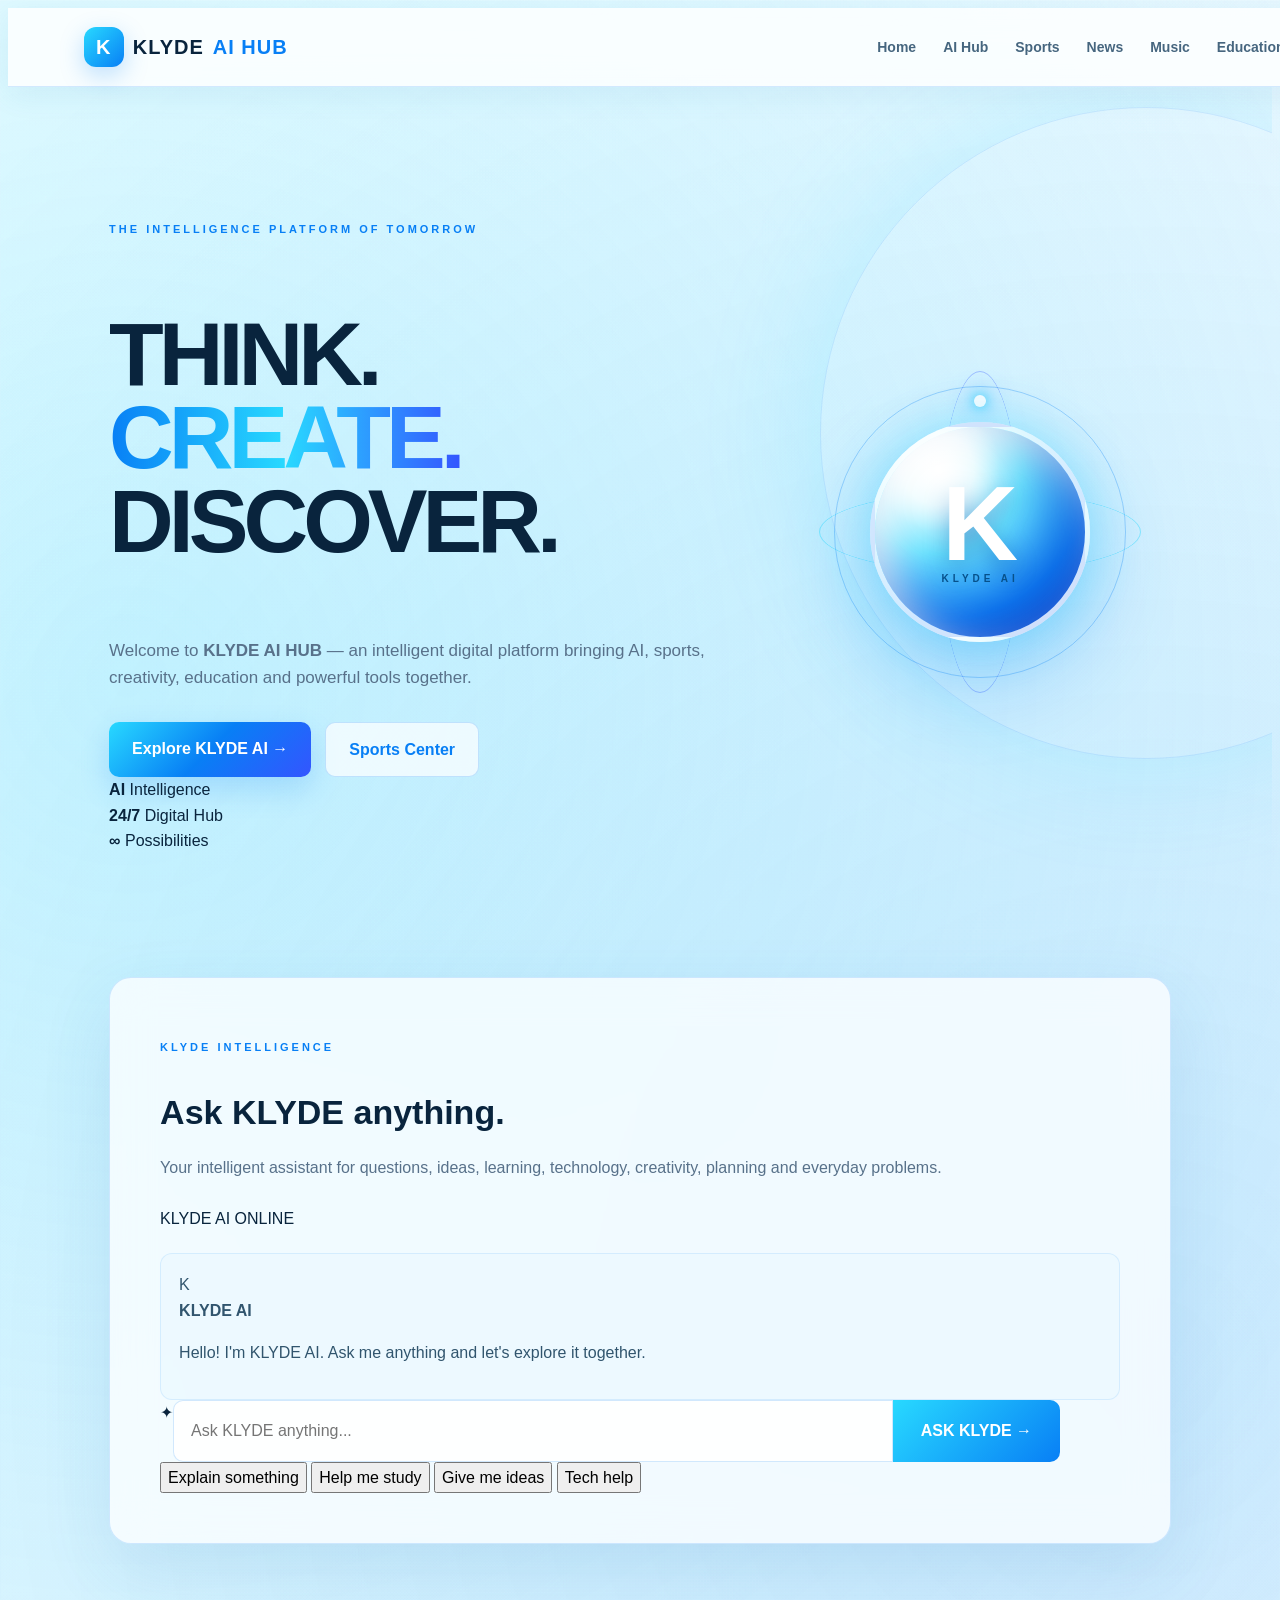
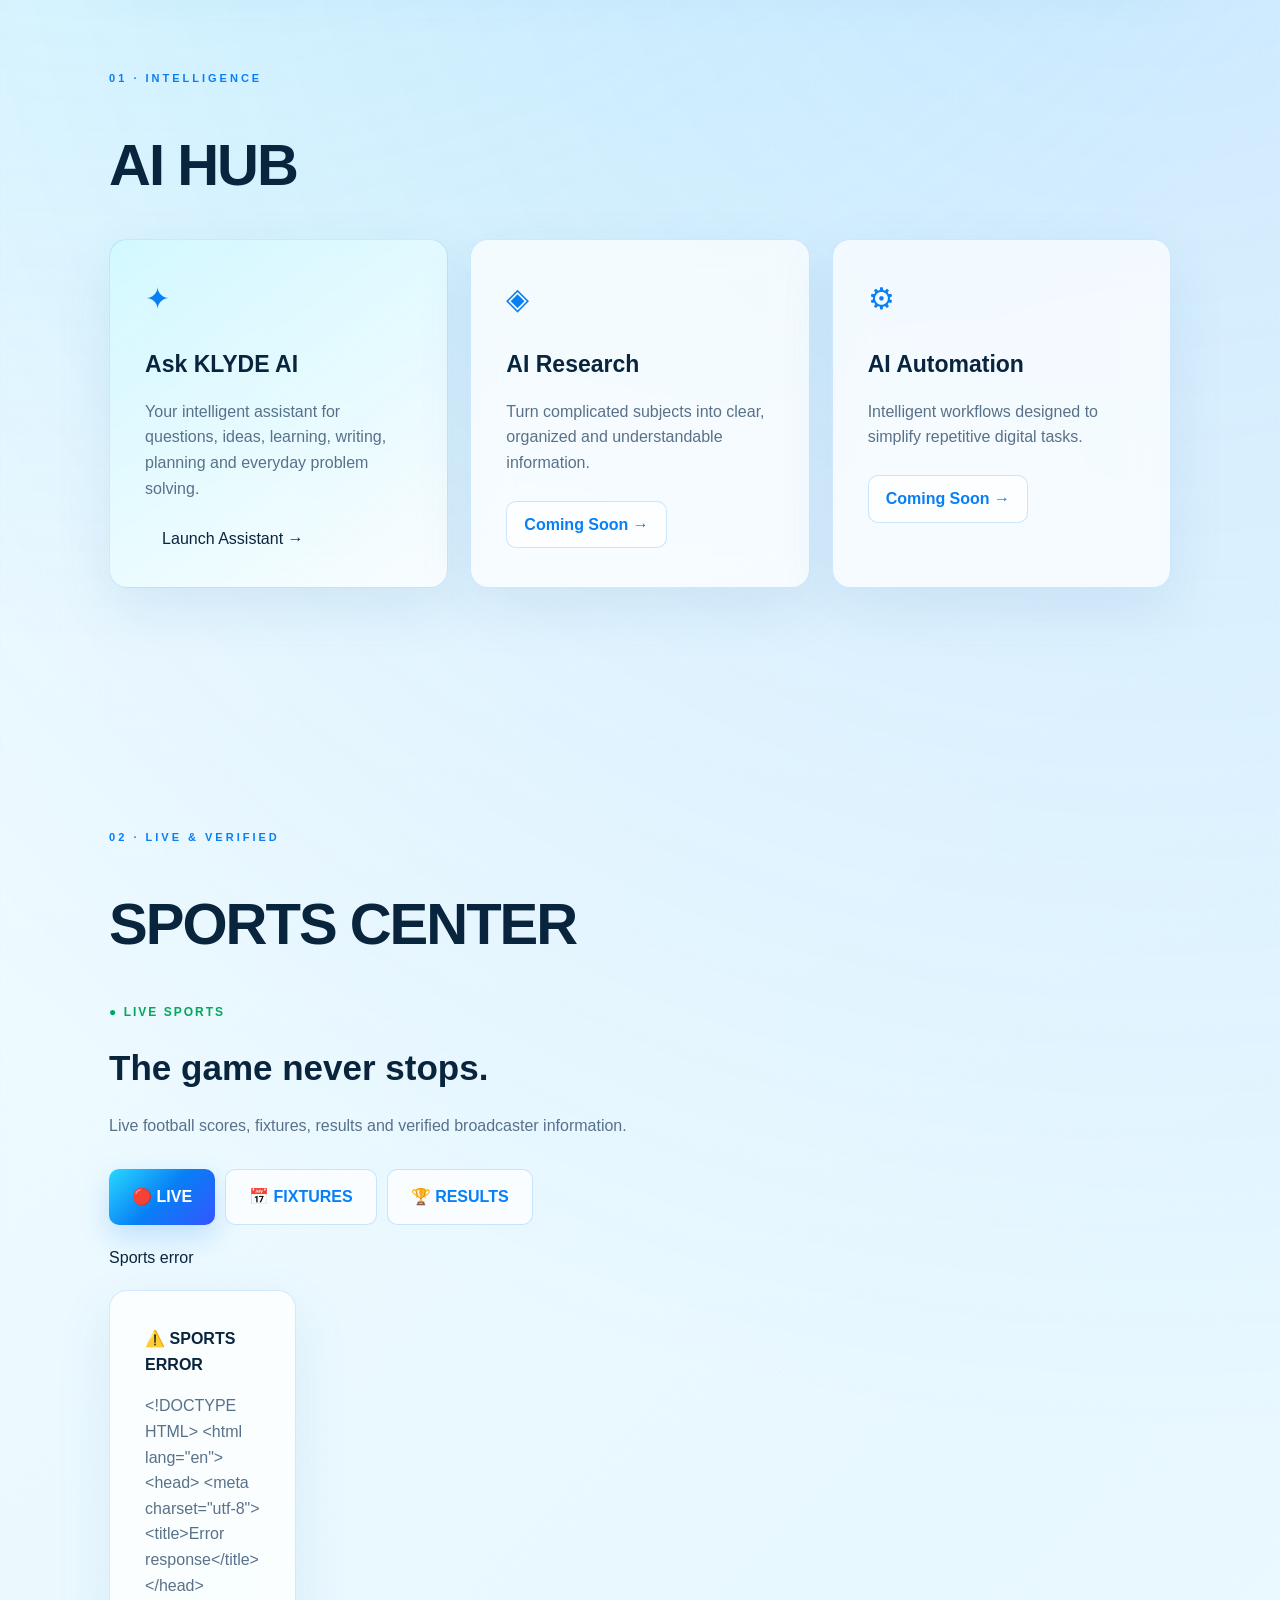
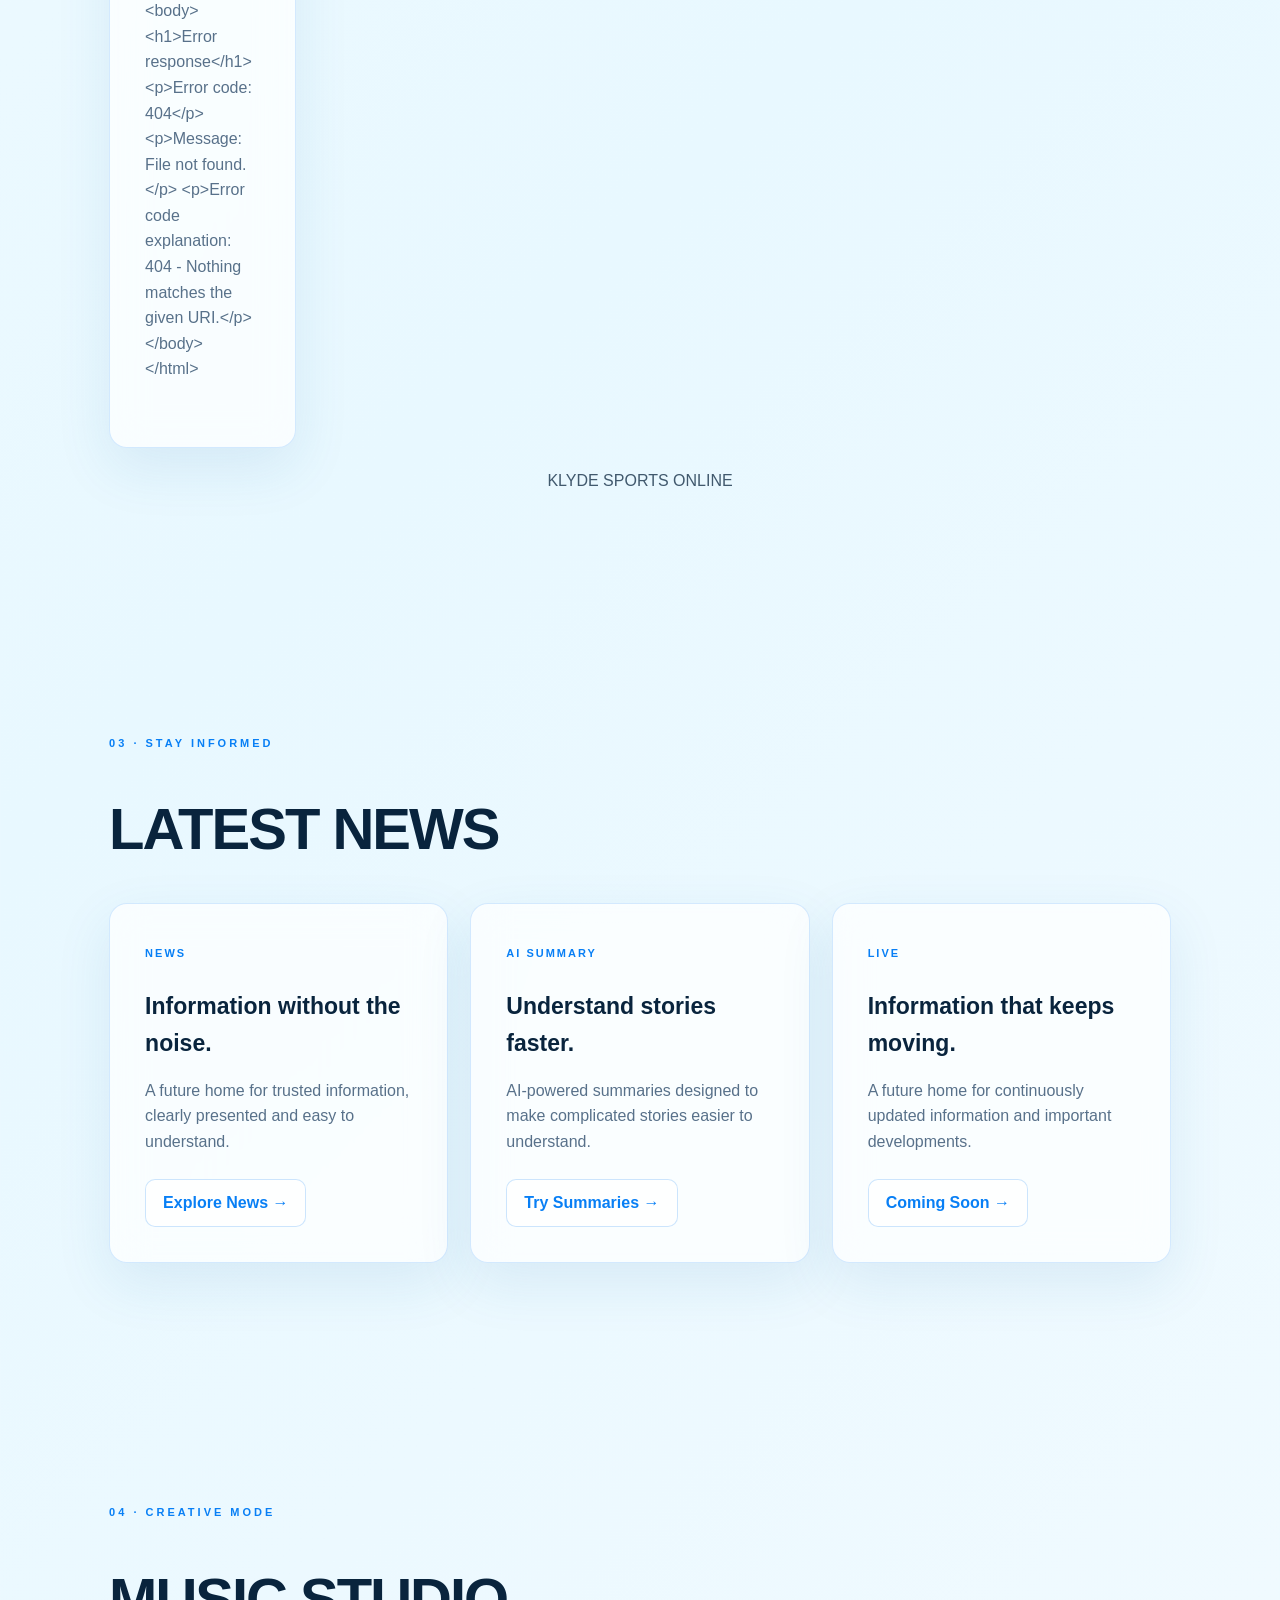
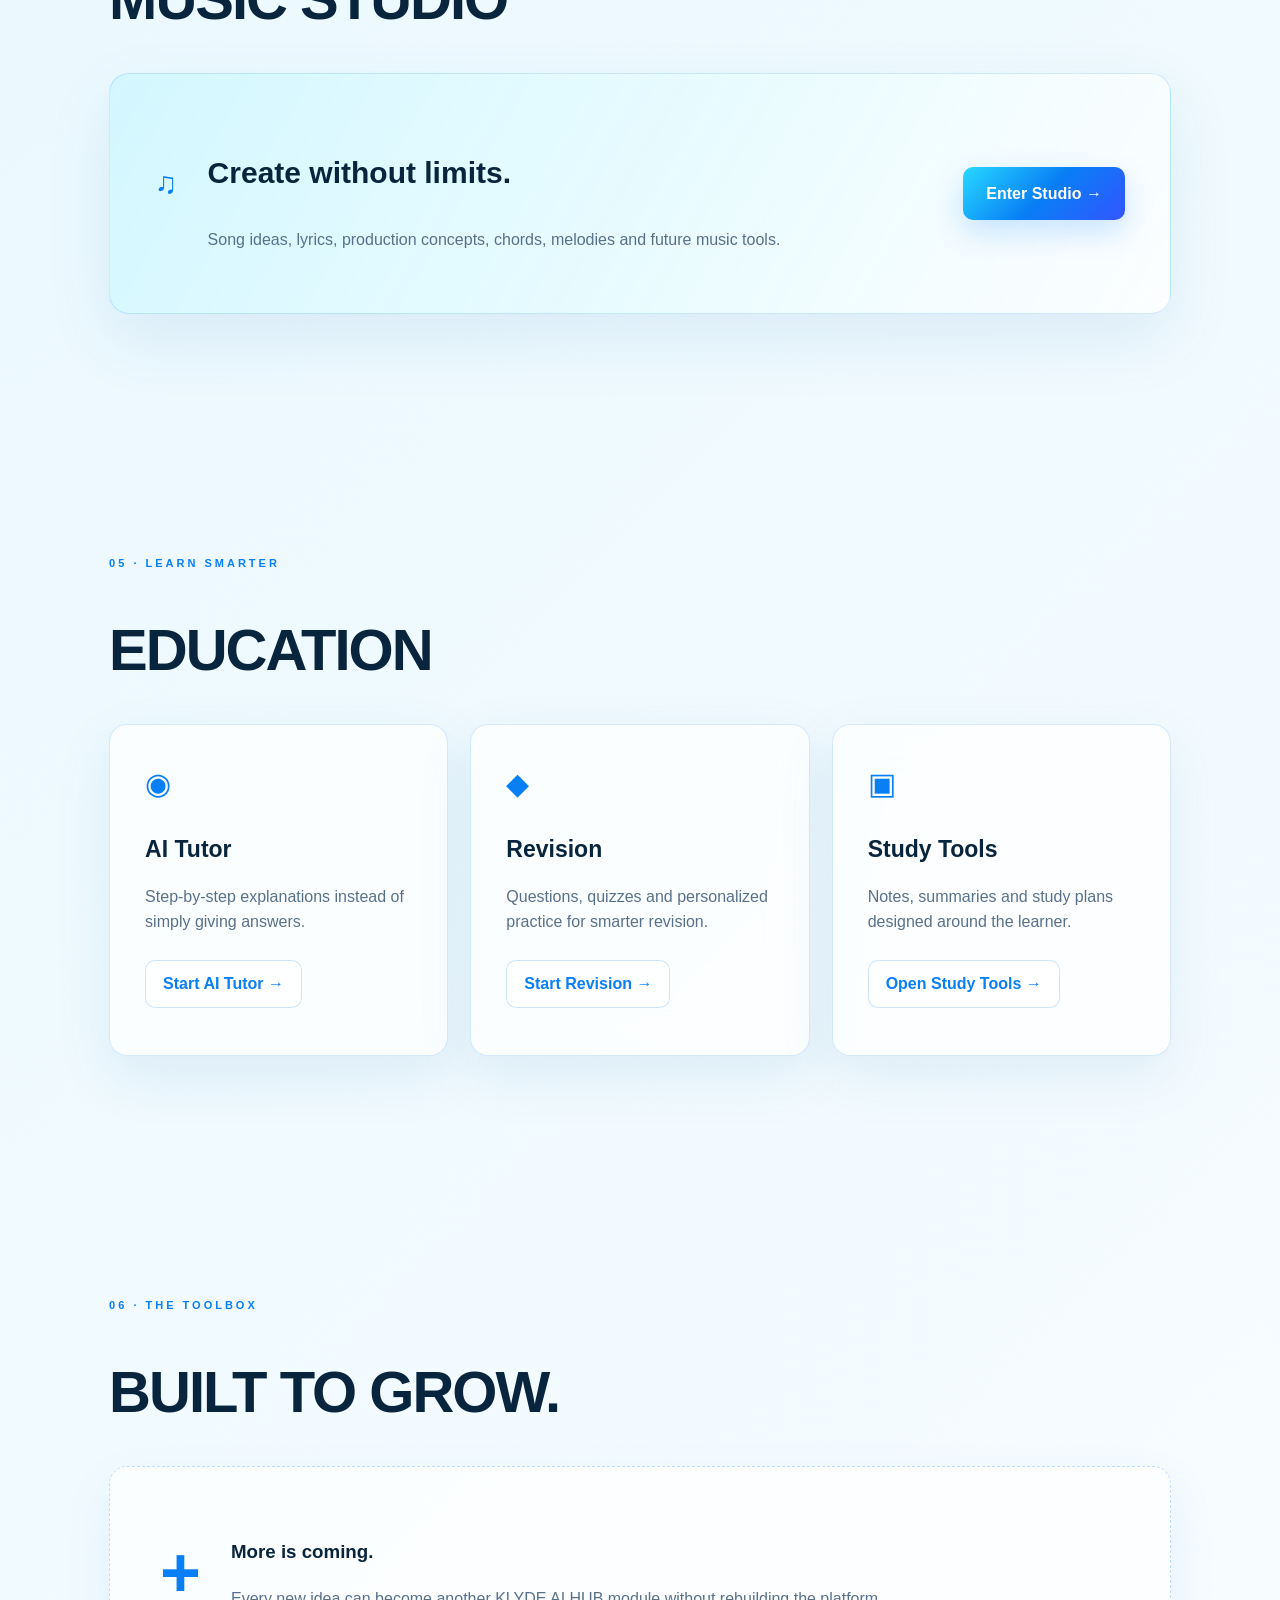
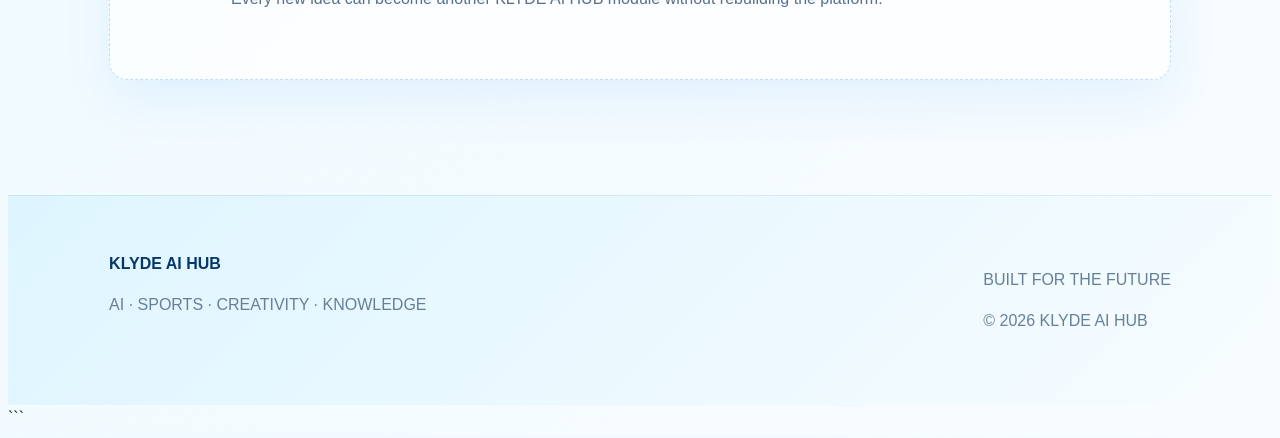
==== commit 32c943d9: "Update index.html" ====
--- a/index.html
+++ b/index.html
@@ -1,8 +1,9 @@
-```html
+
 <!DOCTYPE html>
 <html lang="en">
 
 <head>
+    <meta name="google-site-verification" content="uZfUu49p0jwTnFi-WUhsLkWemL0cJEJMfnoZrLsWuSU" />
     <meta charset="UTF-8">
 
     <meta
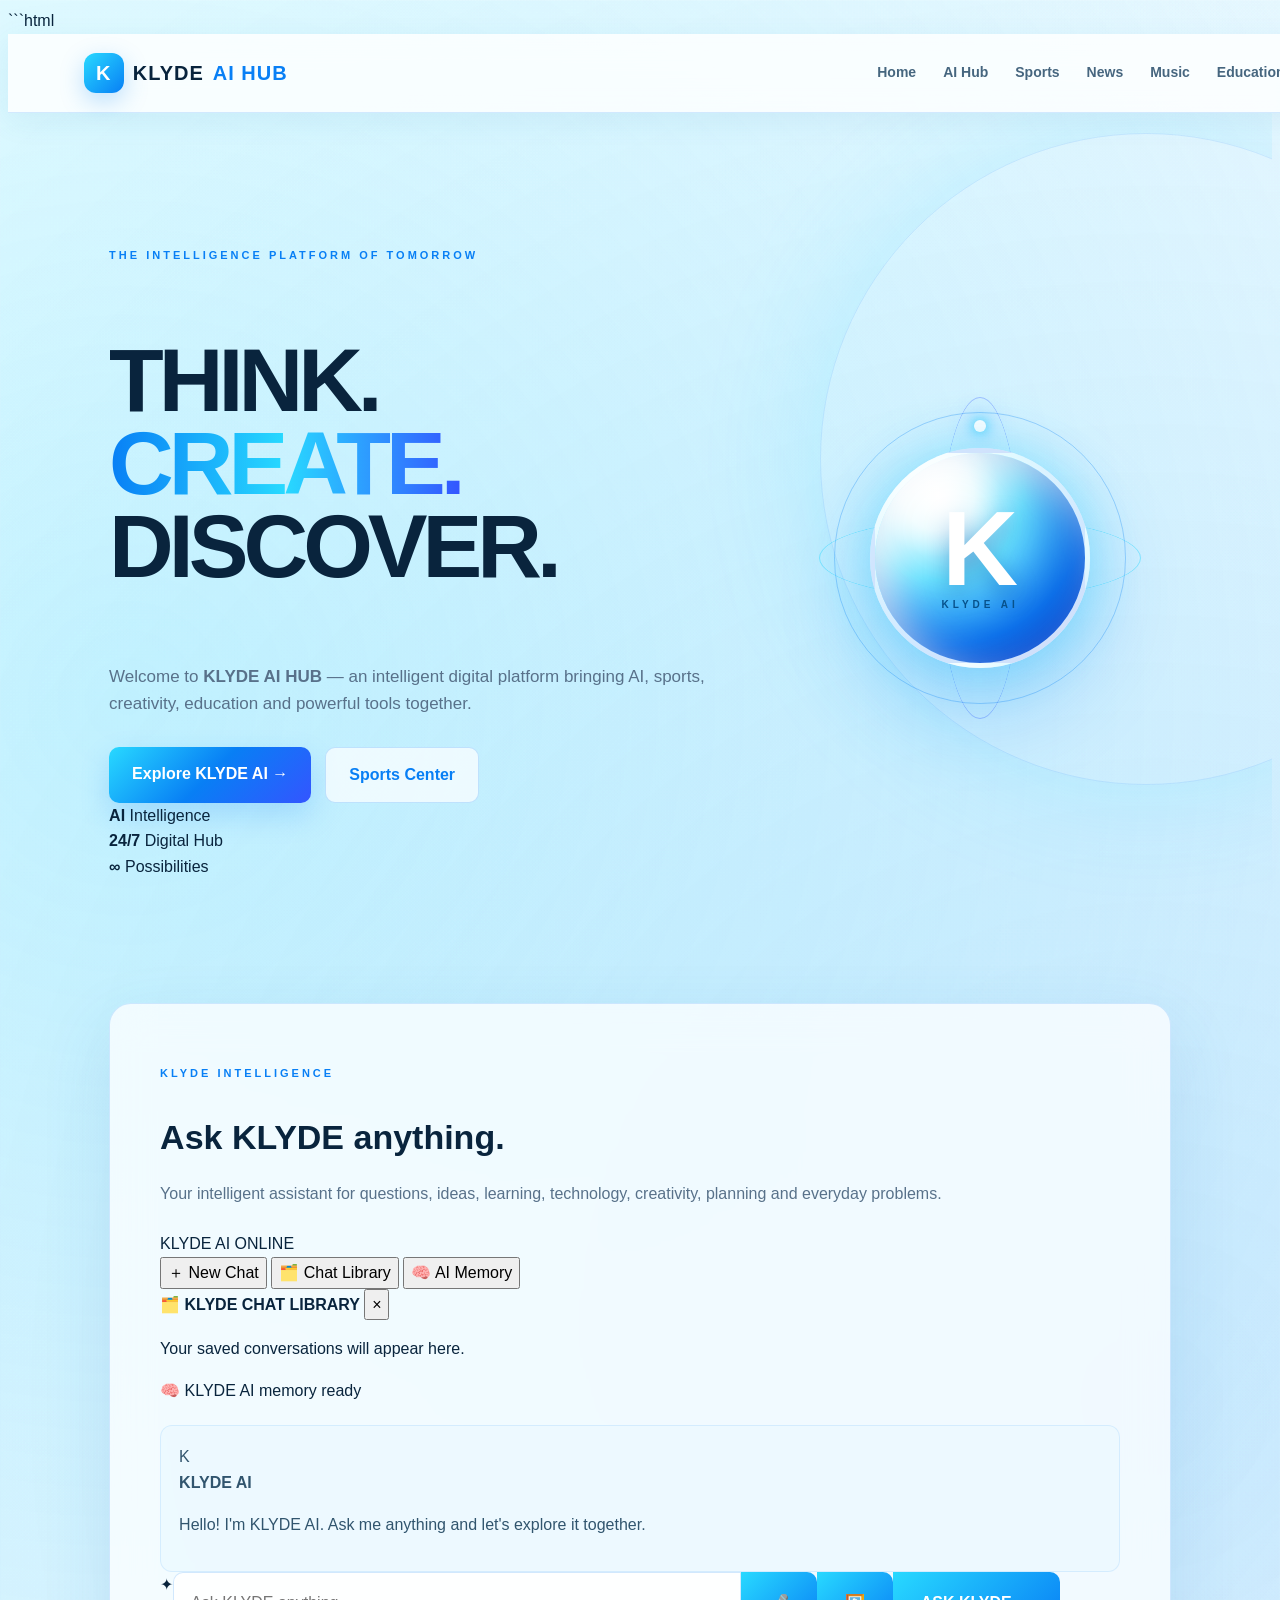
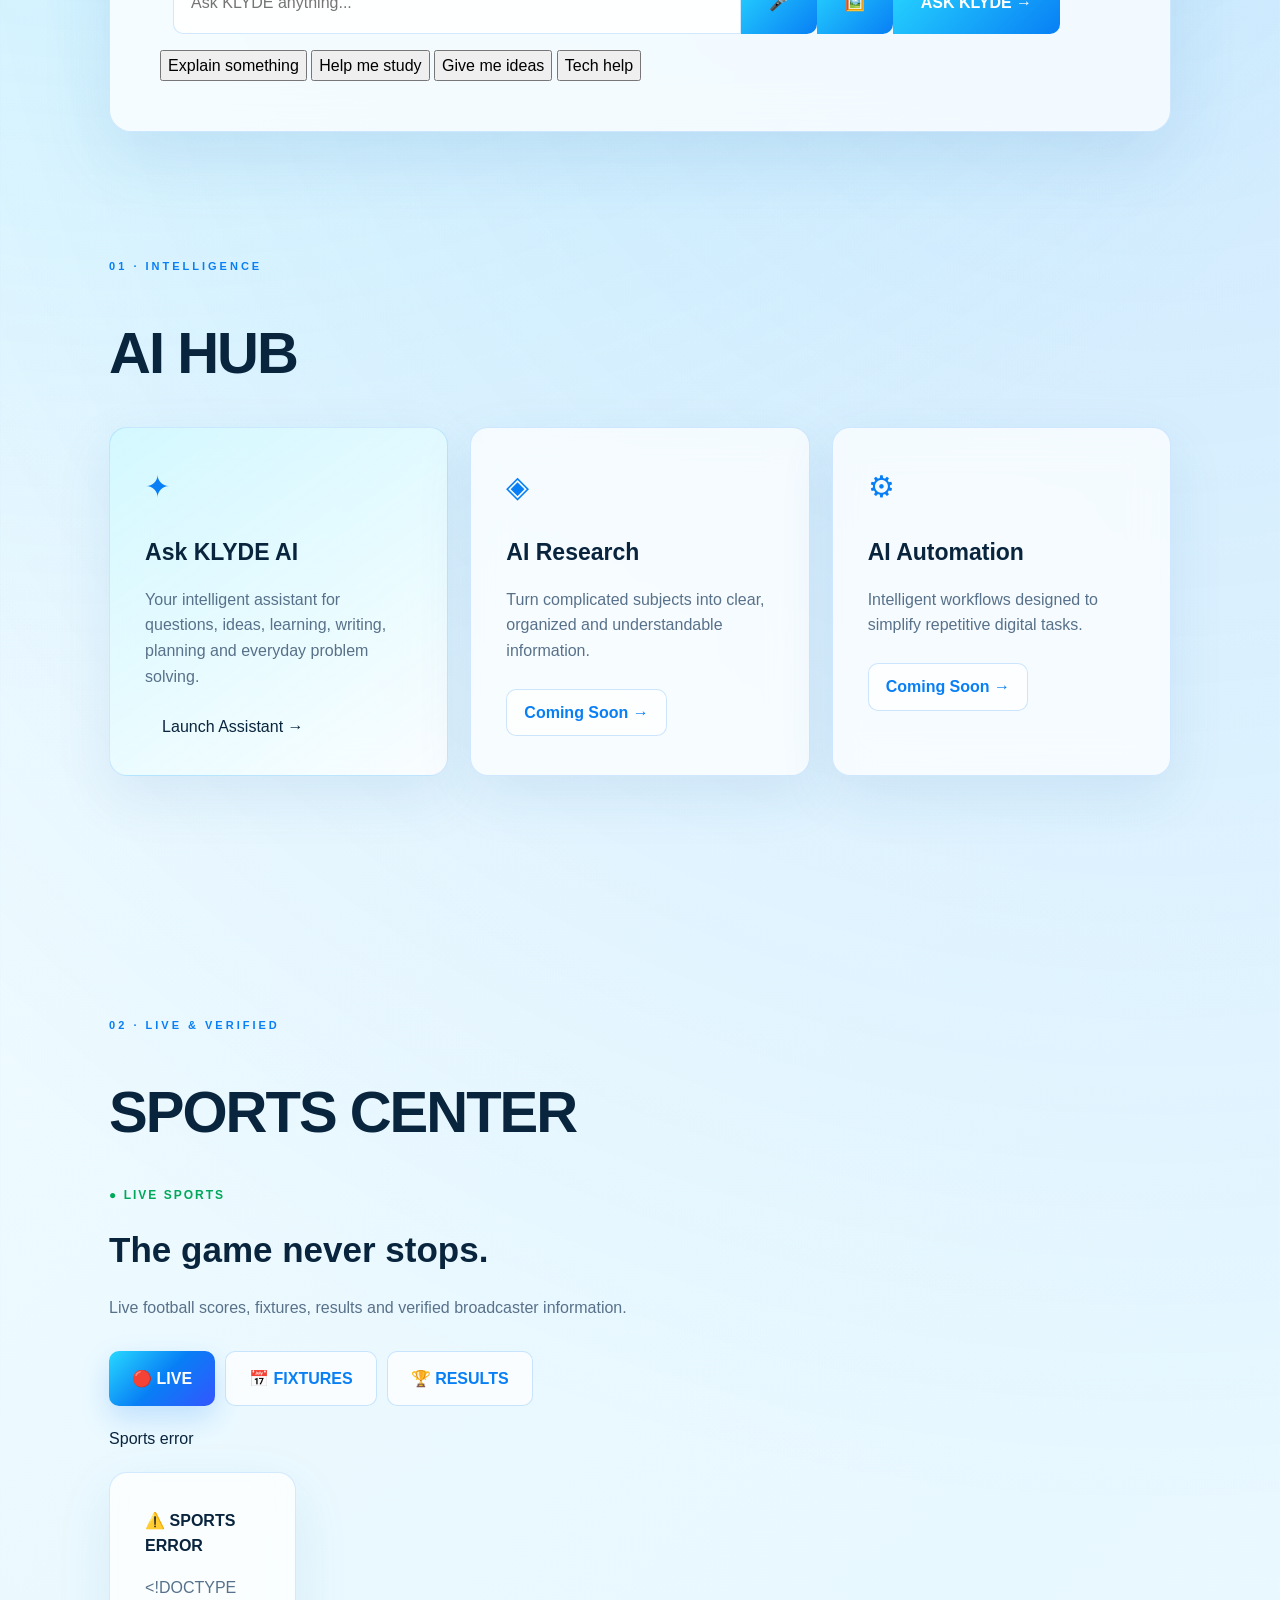
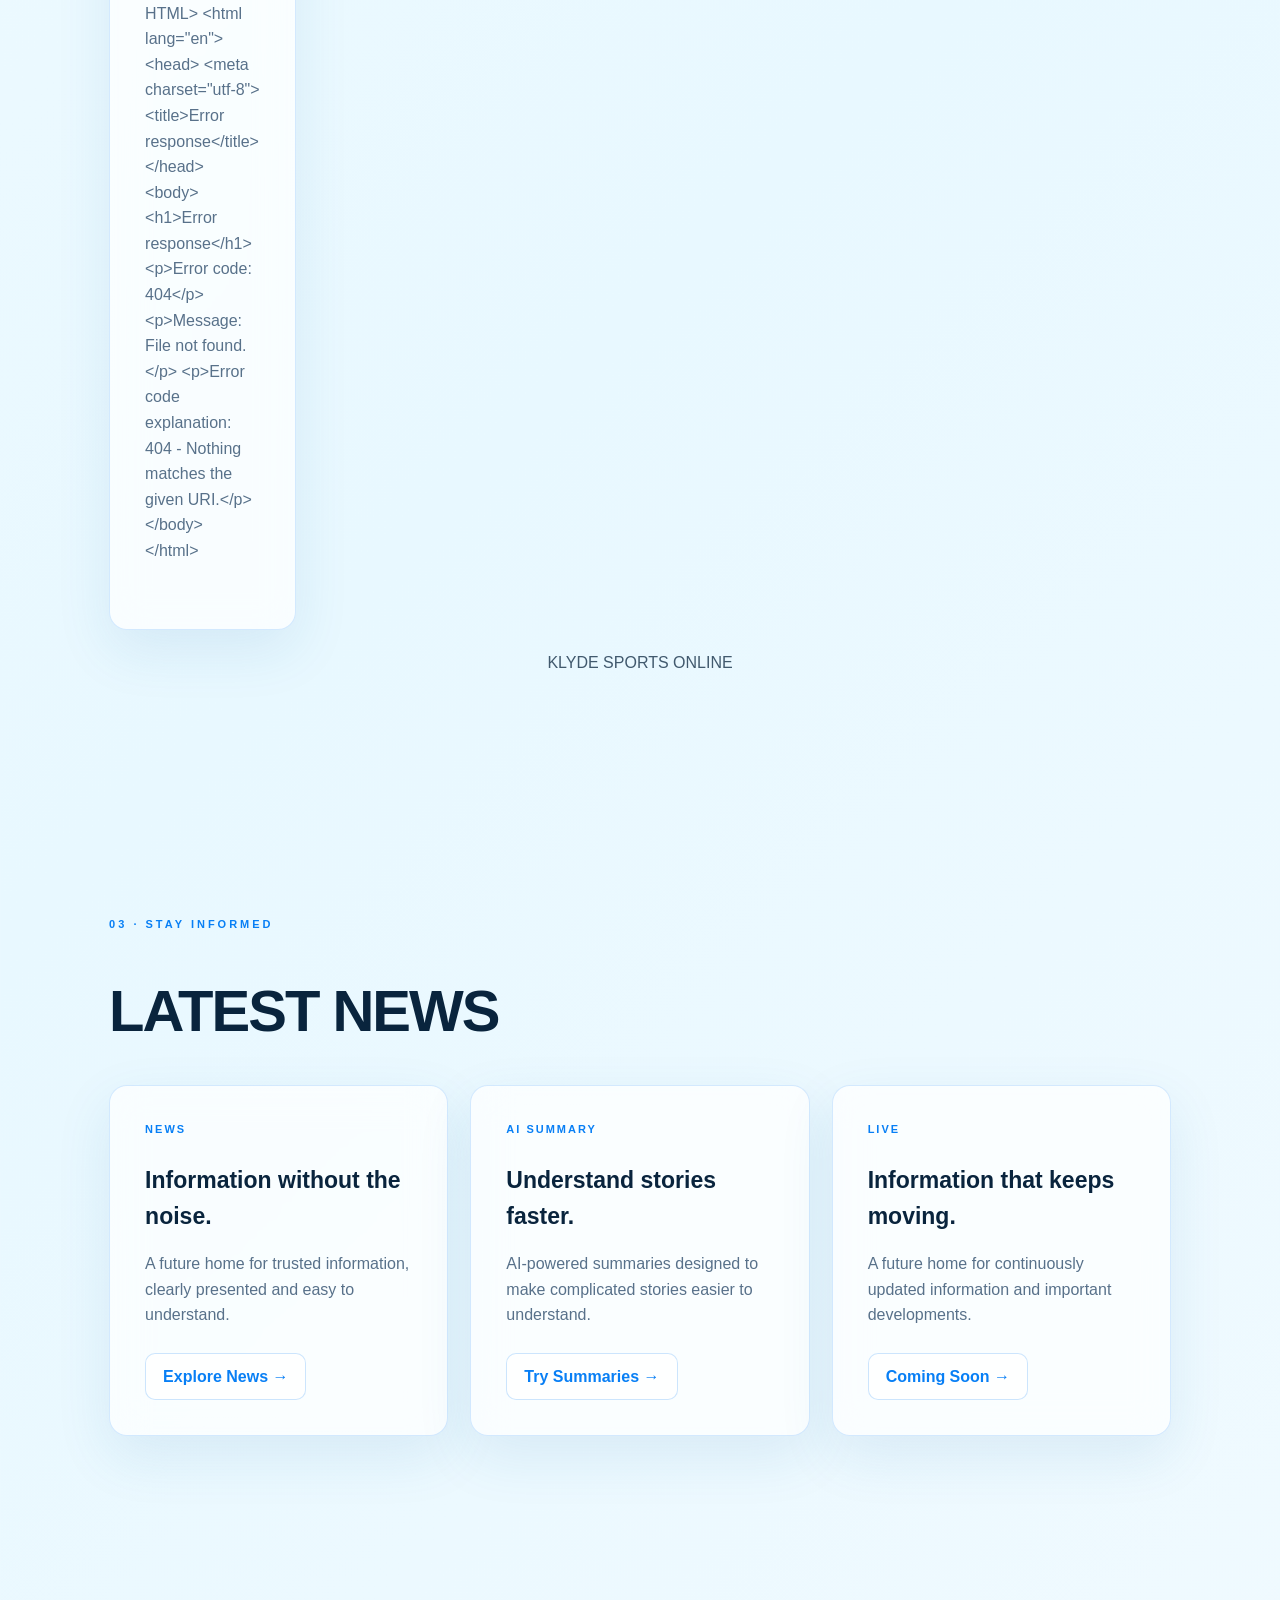
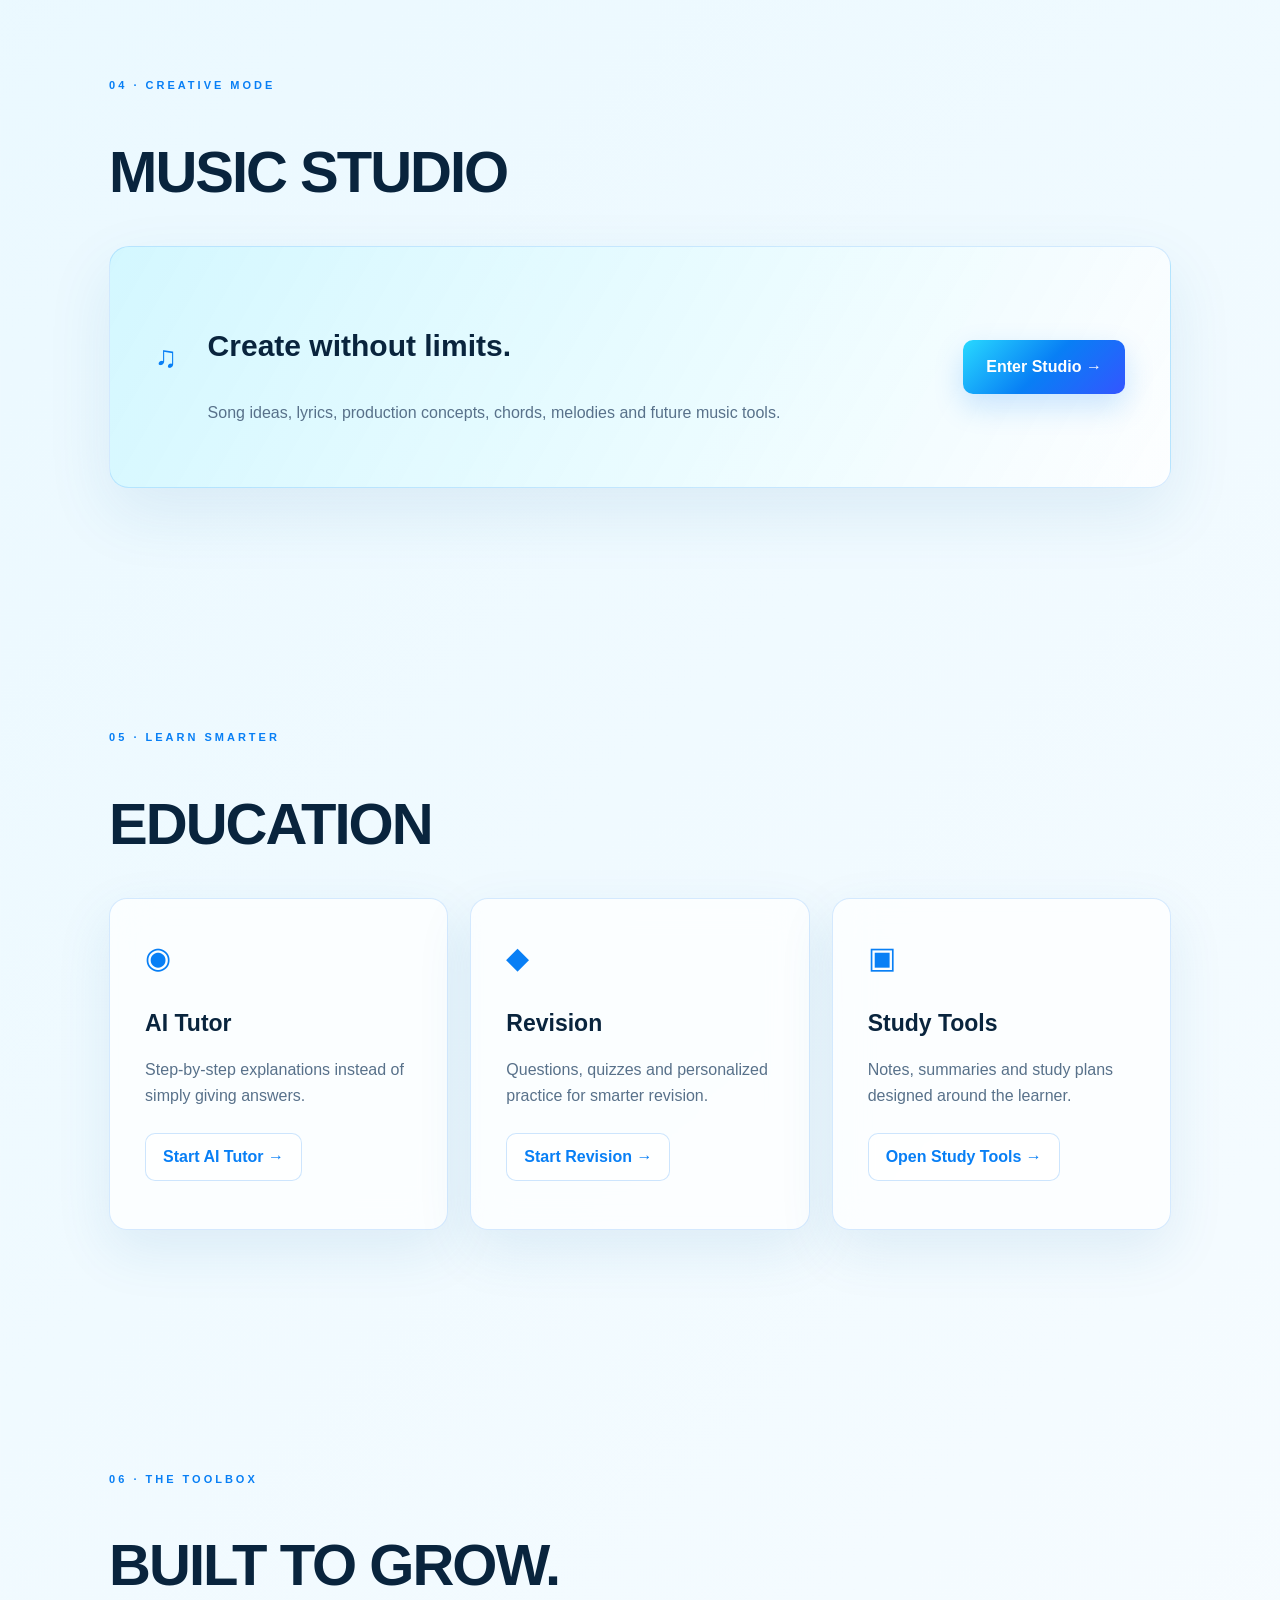
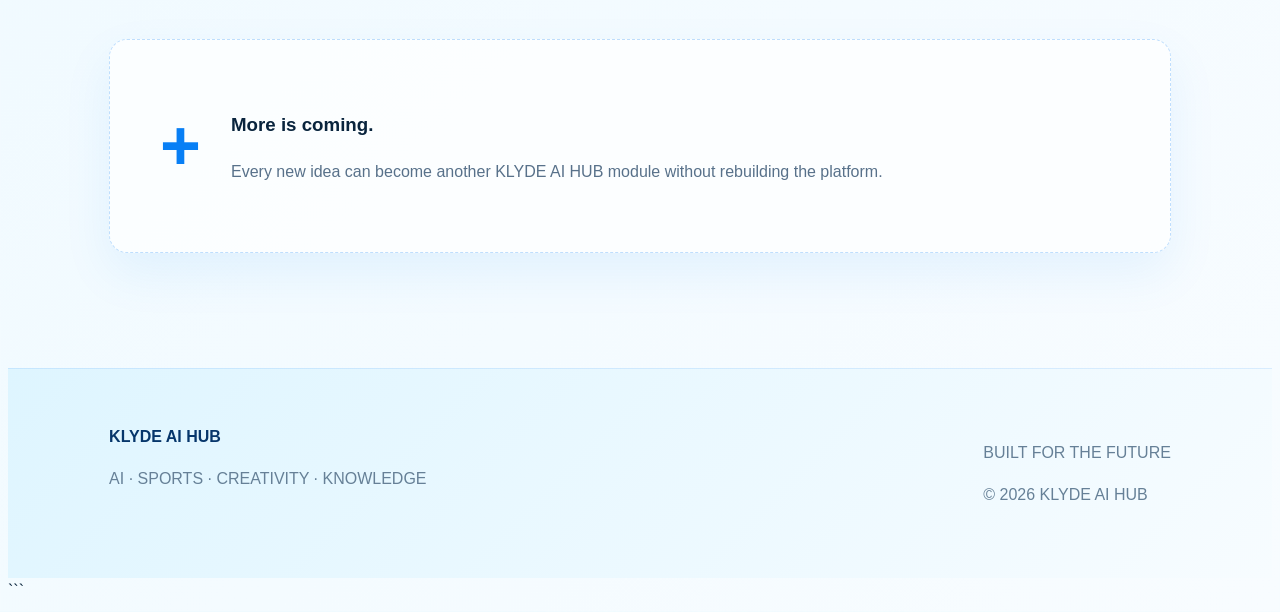
==== commit 179cce22: "Update index.html" ====
--- a/index.html
+++ b/index.html
@@ -1,4 +1,4 @@
-
+```html
 <!DOCTYPE html>
 <html lang="en">
 
@@ -239,6 +239,17 @@
 
 <!-- =====================================================
      AI CHAT
+     
+     CORE PRESERVED
+     
+     Added:
+     - Chat library
+     - New chat
+     - Scrollable conversation container
+     - Microphone
+     - Image upload
+     - Image preview
+     - Memory hooks
 ===================================================== -->
 
 <section
@@ -282,11 +293,128 @@
     </div>
 
 
-    <!-- CHAT RESULT -->
+    <!-- =================================================
+         CHAT CONTROLS
+    ================================================= -->
+
+    <div
+        class="klyde-chat-toolbar"
+        id="klydeChatToolbar"
+    >
+
+        <button
+            type="button"
+            id="newChatButton"
+            class="chat-tool-button"
+        >
+            ＋ New Chat
+        </button>
+
+
+        <button
+            type="button"
+            id="chatLibraryButton"
+            class="chat-tool-button"
+        >
+            🗂️ Chat Library
+        </button>
+
+
+        <!--
+            This button is intentionally present as a
+            memory interface hook.
+
+            The actual memory engine remains handled
+            by script.js/backend.
+        -->
+
+        <button
+            type="button"
+            id="memoryButton"
+            class="chat-tool-button"
+        >
+            🧠 AI Memory
+        </button>
+
+    </div>
+
+
+    <!-- =================================================
+         CHAT LIBRARY
+         
+         Hidden until script.js opens it.
+    ================================================= -->
+
+    <aside
+        id="chatLibrary"
+        class="chat-library"
+        aria-hidden="true"
+    >
+
+        <div class="chat-library-header">
+
+            <strong>
+                🗂️ KLYDE CHAT LIBRARY
+            </strong>
+
+
+            <button
+                type="button"
+                id="closeChatLibrary"
+                aria-label="Close chat library"
+            >
+                ×
+            </button>
+
+        </div>
+
+
+        <div
+            id="chatLibraryList"
+            class="chat-library-list"
+        >
+
+            <p class="chat-library-empty">
+                Your saved conversations will appear here.
+            </p>
+
+        </div>
+
+    </aside>
+
+
+    <!-- =================================================
+         AI MEMORY STATUS
+    ================================================= -->
+
+    <div
+        id="klydeMemoryStatus"
+        class="klyde-memory-status"
+        aria-live="polite"
+    >
+
+        <span>
+            🧠
+        </span>
+
+        KLYDE AI memory ready
+
+    </div>
+
+
+    <!-- =================================================
+         CHAT RESULT / CONVERSATION
+         
+         IMPORTANT:
+         Existing id="result" is preserved so the
+         current script.js continues to recognize it.
+         
+         The wrapper is scrollable.
+    ================================================= -->
 
     <div
         id="result"
-        class="ai-result"
+        class="ai-result klyde-chat-scroll"
     >
 
         <div class="klyde-welcome">
@@ -317,17 +445,45 @@
     </div>
 
 
-    <!-- AI INPUT -->
+    <!-- =================================================
+         IMAGE PREVIEW
+         
+         Script.js can populate this before sending
+         an image to the AI.
+    ================================================= -->
+
+    <div
+        id="imagePreviewArea"
+        class="klyde-image-preview-area"
+        aria-live="polite"
+    >
+
+        <!-- Image previews are inserted here -->
+
+    </div>
+
+
+    <!-- =================================================
+         AI INPUT
+    ================================================= -->
 
     <form
         class="search-box"
         id="searchForm"
     >
 
+        <!-- Existing input icon preserved -->
+
         <div class="input-icon">
             ✦
         </div>
 
+
+        <!--
+            Main text input.
+
+            Existing id preserved.
+        -->
 
         <input
             type="text"
@@ -337,6 +493,56 @@
         >
 
 
+        <!-- =================================================
+             MICROPHONE
+        ================================================= -->
+
+        <button
+            type="button"
+            id="microphoneButton"
+            class="chat-input-action"
+            aria-label="Use microphone"
+            title="Speak to KLYDE"
+        >
+            🎤
+        </button>
+
+
+        <!-- =================================================
+             IMAGE UPLOAD
+        ================================================= -->
+
+        <button
+            type="button"
+            id="imageUploadButton"
+            class="chat-input-action"
+            aria-label="Upload image"
+            title="Upload an image"
+        >
+            🖼️
+        </button>
+
+
+        <!--
+            Hidden image input.
+
+            Script.js handles the actual upload.
+        -->
+
+        <input
+            type="file"
+            id="imageInput"
+            accept="image/*"
+            hidden
+        >
+
+
+        <!-- =================================================
+             SEND / ASK
+             
+             Existing submit button preserved.
+        ================================================= -->
+
         <button
             type="submit"
         >
@@ -352,7 +558,20 @@
     </form>
 
 
-    <!-- QUICK PROMPTS -->
+    <!-- =================================================
+         ATTACHMENT / MICROPHONE STATUS
+    ================================================= -->
+
+    <div
+        id="chatInputStatus"
+        class="chat-input-status"
+        aria-live="polite"
+    ></div>
+
+
+    <!-- =================================================
+         QUICK PROMPTS
+    ================================================= -->
 
     <div class="quick-prompts">
 
@@ -511,10 +730,6 @@
 
 <!-- =====================================================
      SPORTS CENTER
-     
-     IMPORTANT:
-     The actual sports controls and live data are
-     created by script.js.
 ===================================================== -->
 
 <section
@@ -985,7 +1200,12 @@
 <!-- =====================================================
      MAIN JAVASCRIPT
      
-     ALL FUNCTIONALITY IS HANDLED BY script.js.
+     IMPORTANT:
+     Existing script.js remains the main engine.
+     
+     The new chat features are intentionally exposed
+     through stable IDs so we can extend script.js
+     without destroying the existing KLYDE AI engine.
 ===================================================== -->
 
 <script src="script.js?v=5"></script>
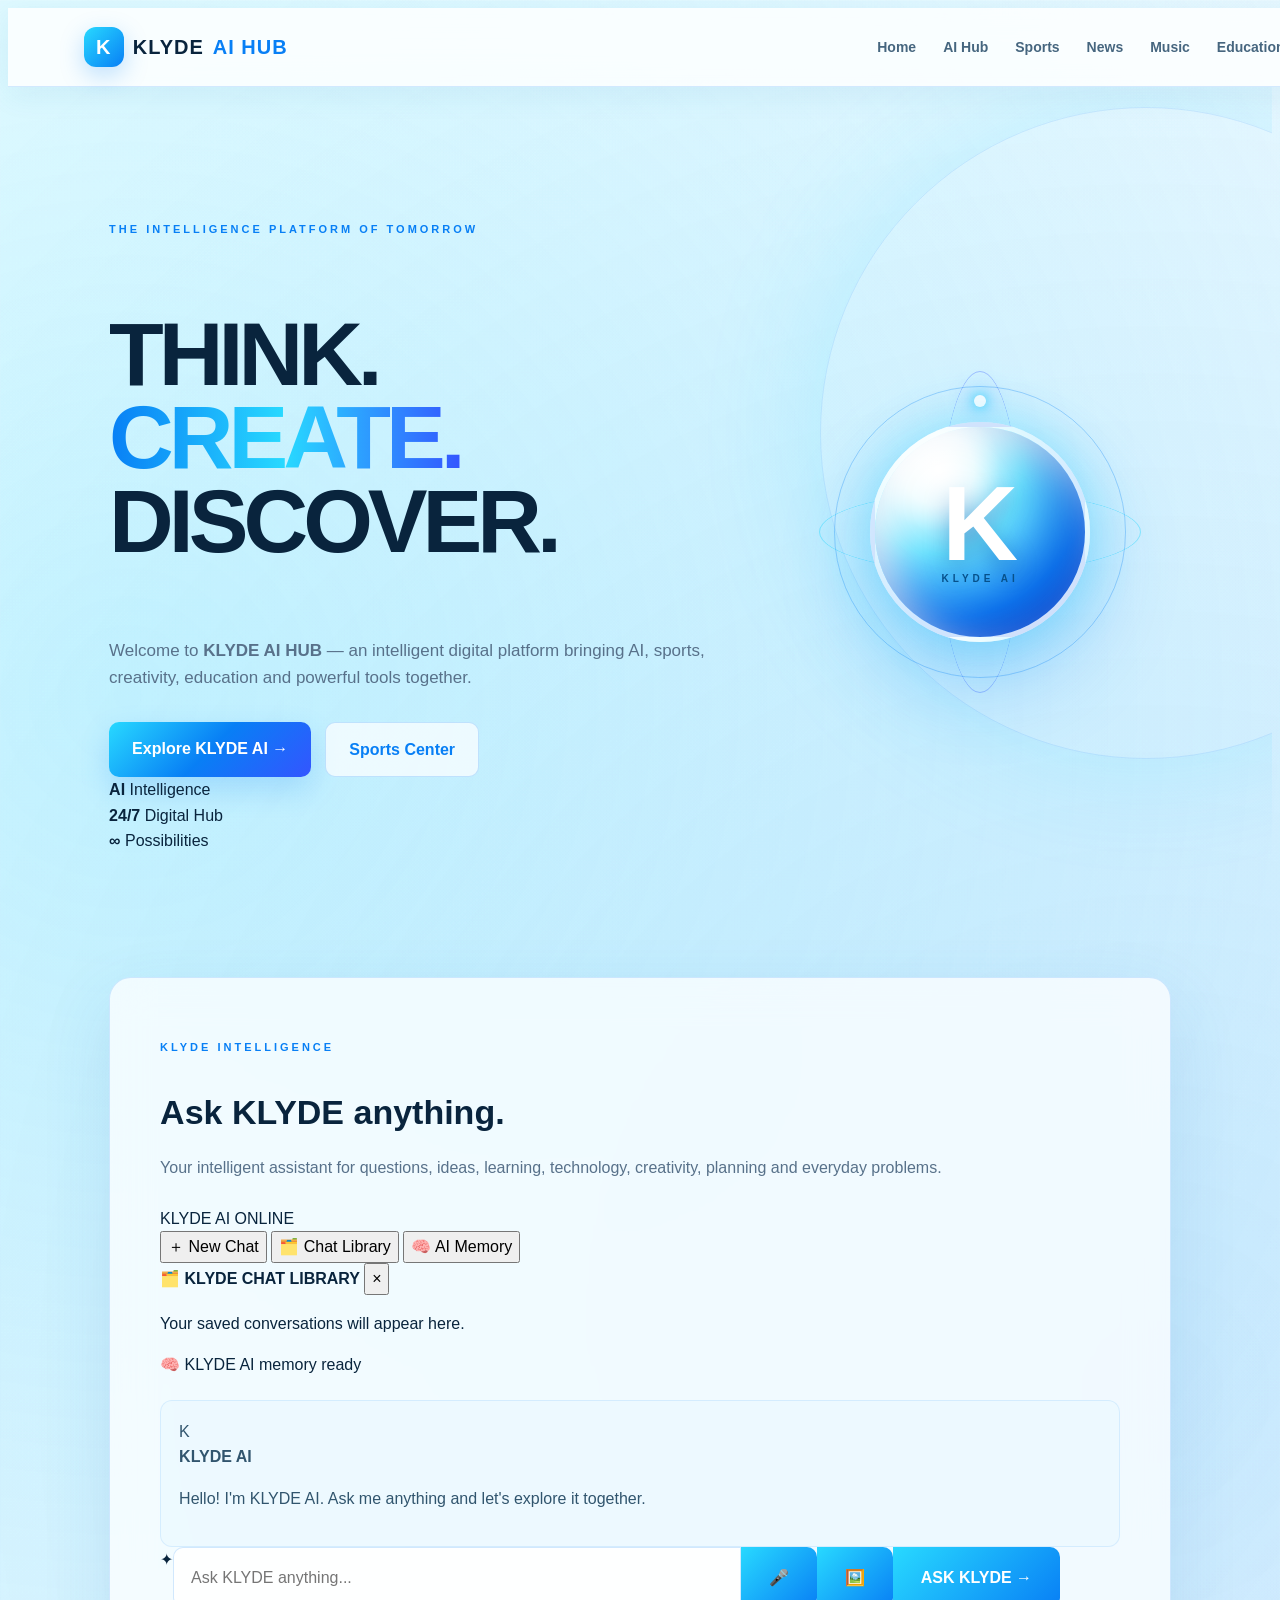
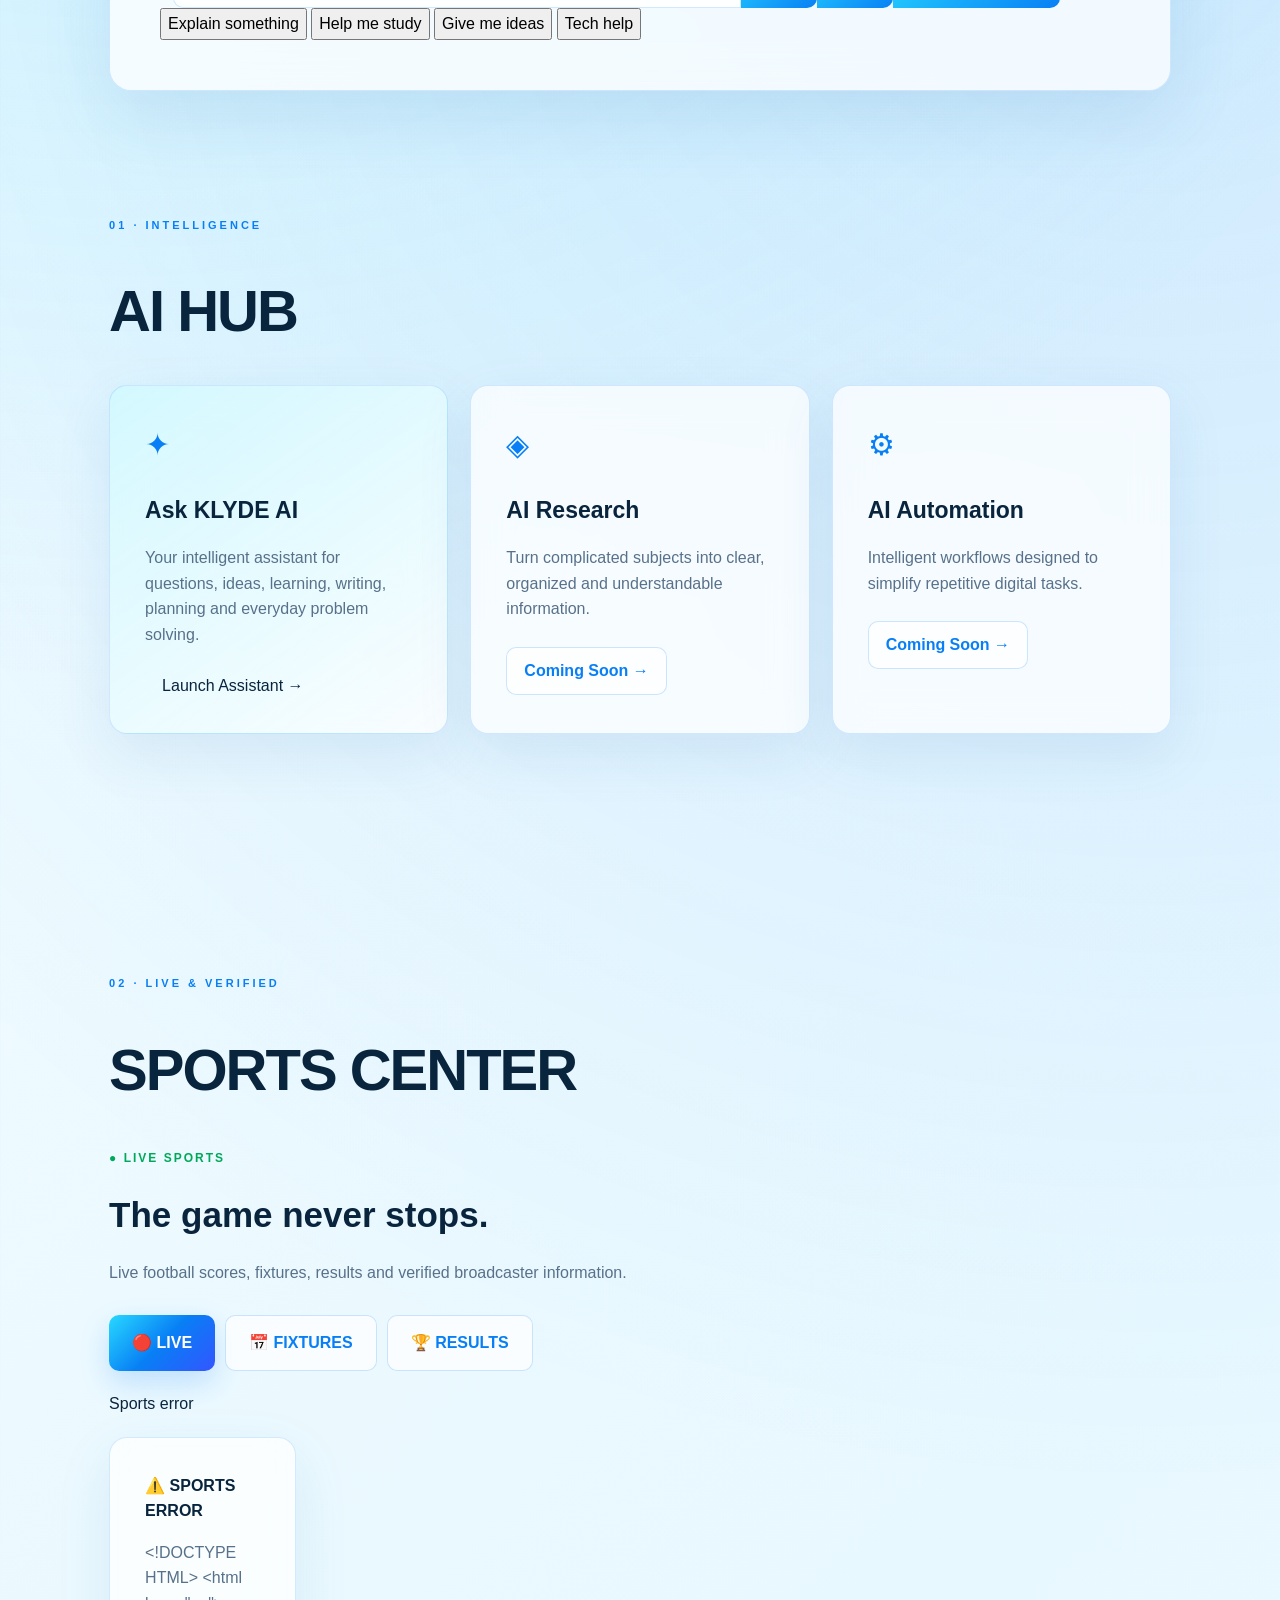
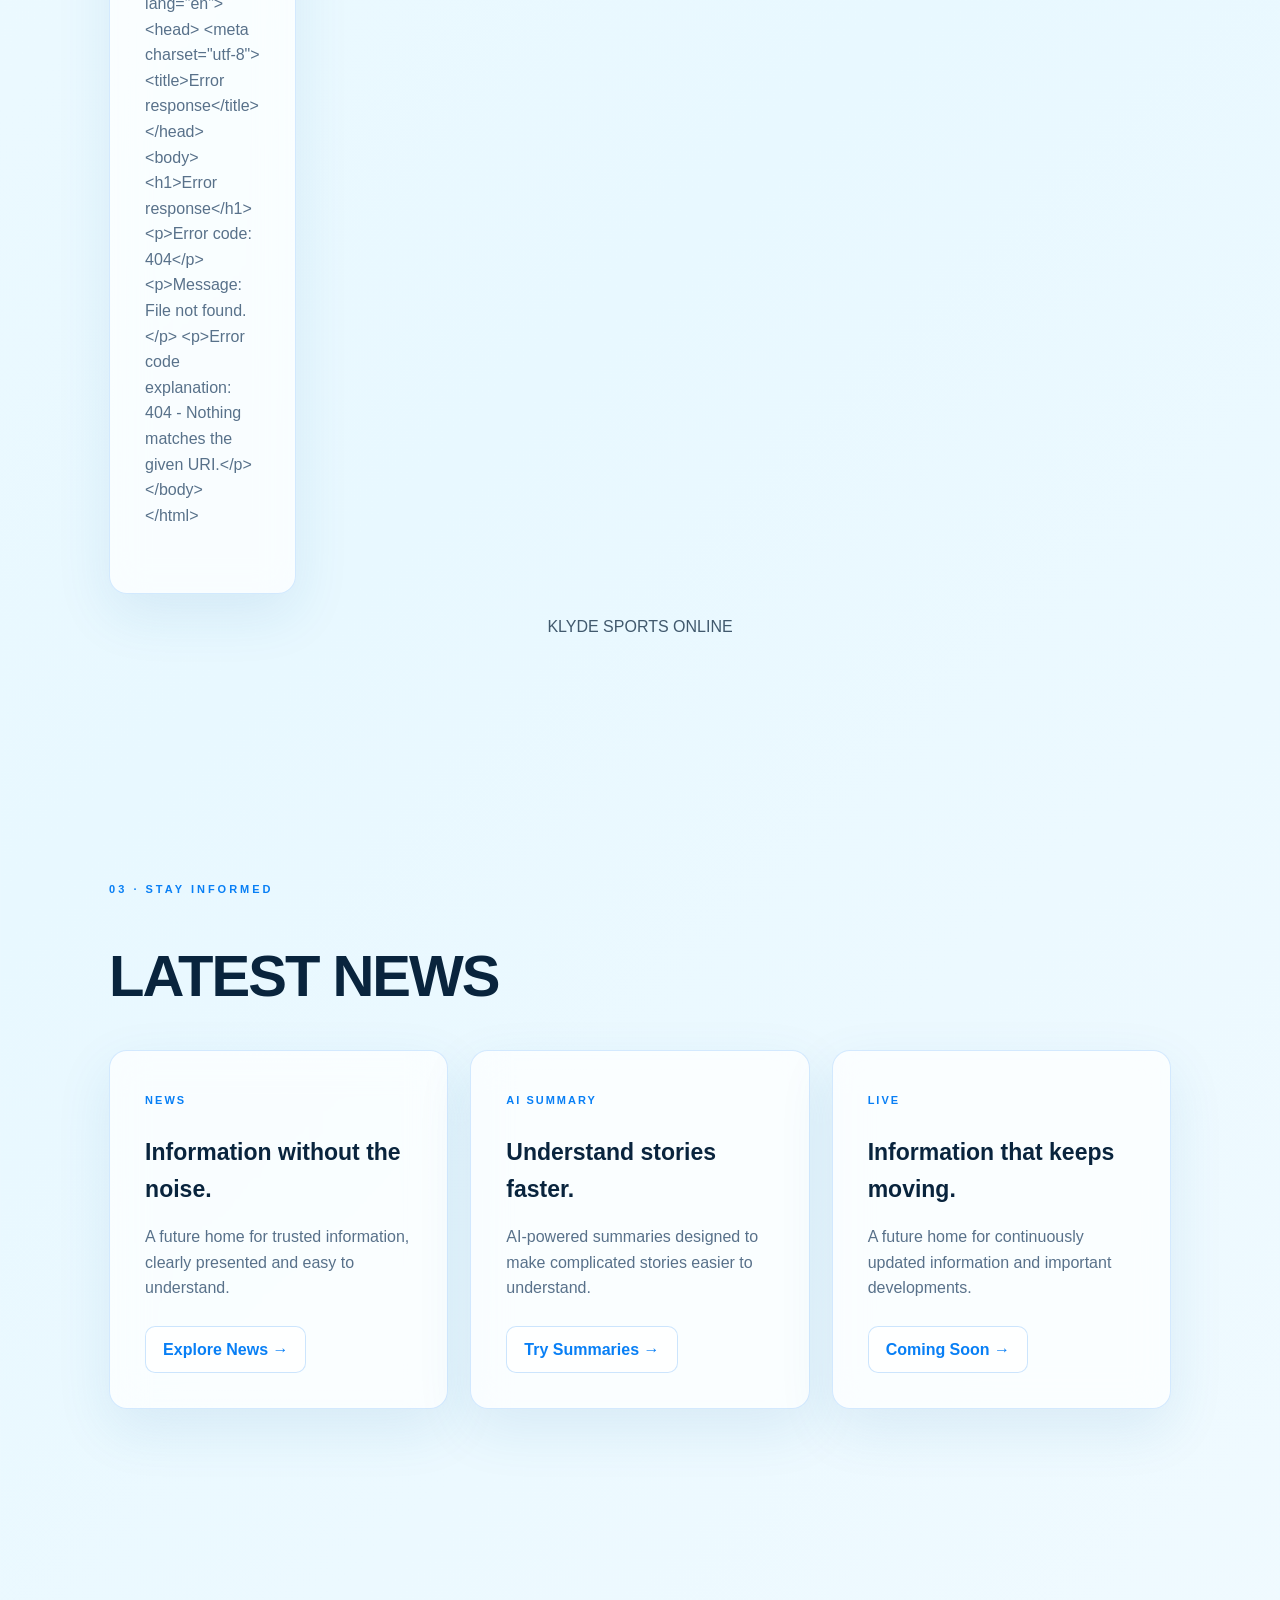
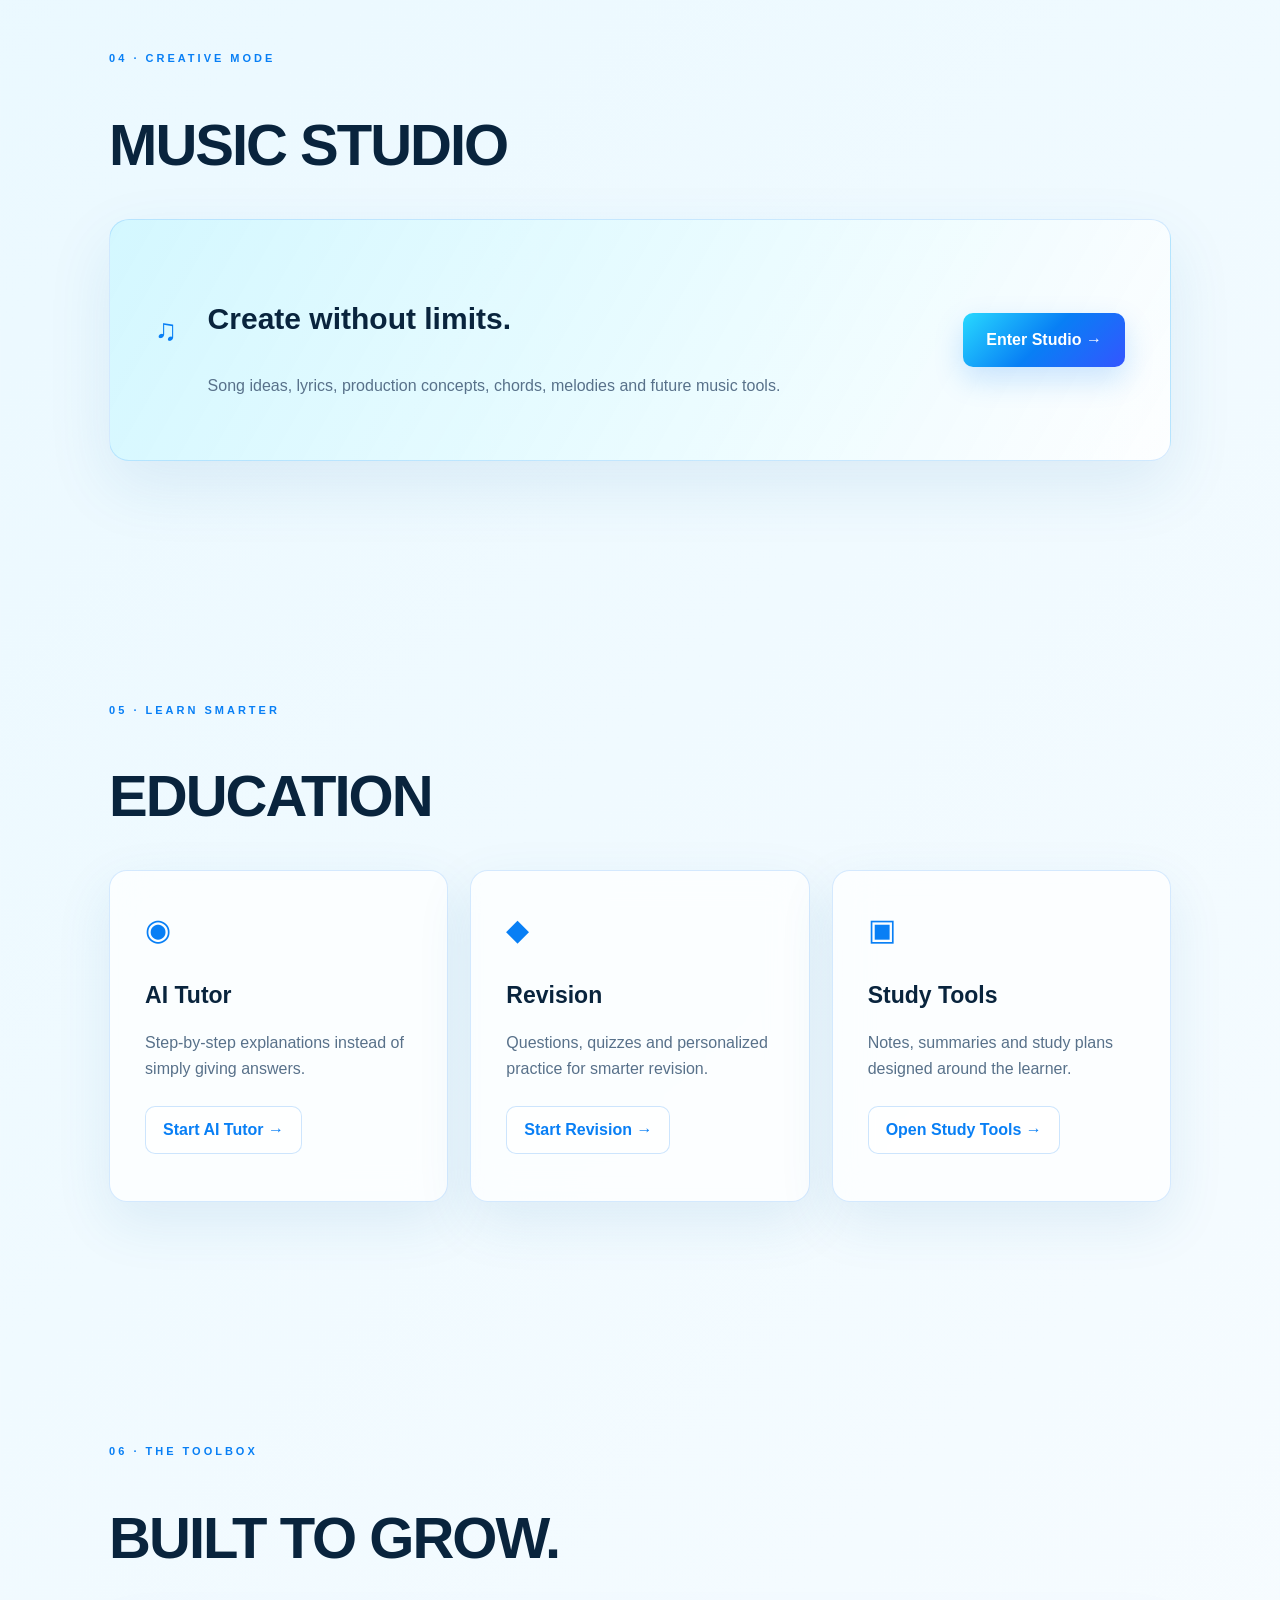
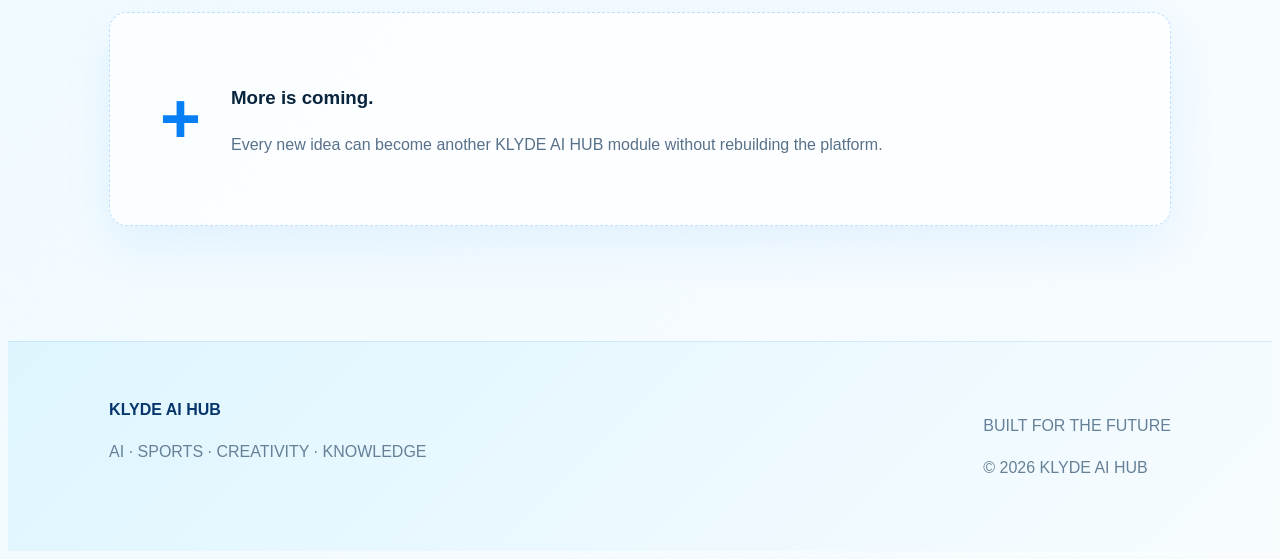
==== commit be538b7e: "Update index.html" ====
--- a/index.html
+++ b/index.html
@@ -1,4 +1,4 @@
-```html
+
 <!DOCTYPE html>
 <html lang="en">
 
@@ -1214,4 +1214,4 @@
 </body>
 
 </html>
-```
+
